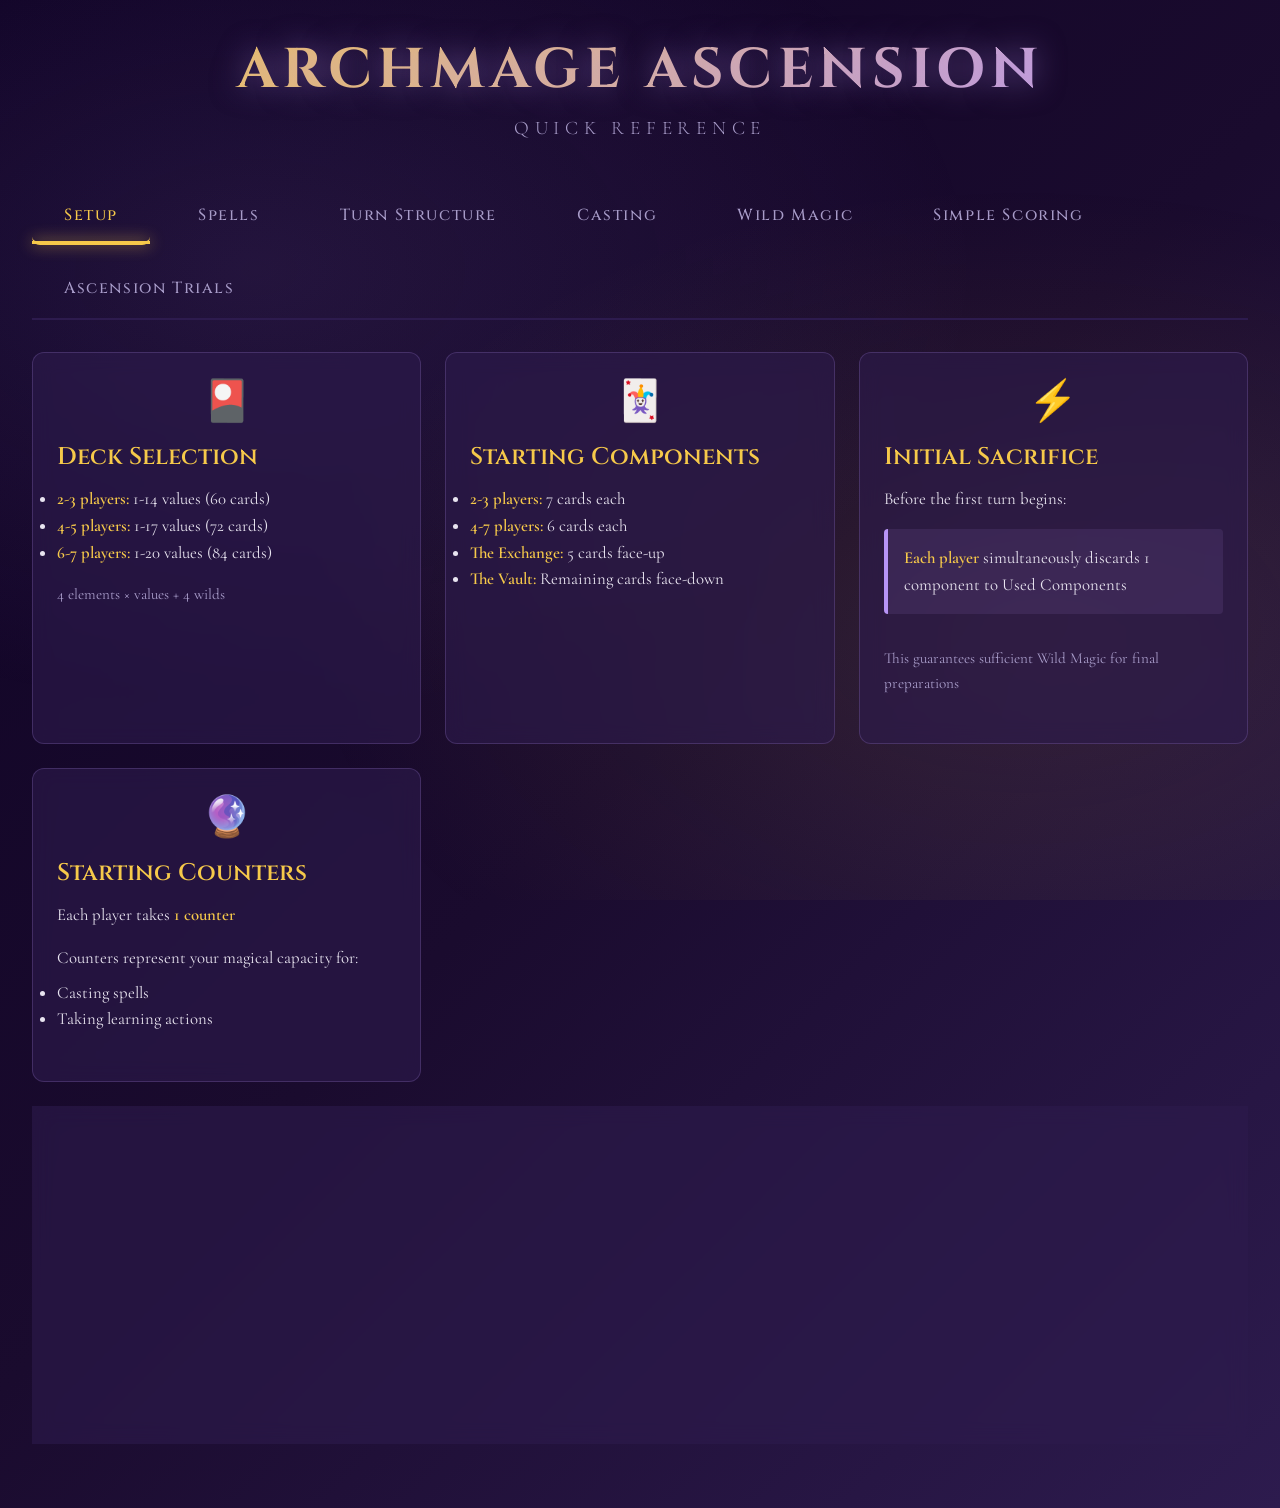
==== archmage-reference.html @ 482ed8bc "Use boxes only for examples, not core rules Layout Improvement: - Remove phase-box styling from ench" ====
<!DOCTYPE html>
<html lang="en">
<head>
    <meta charset="UTF-8">
    <meta name="viewport" content="width=device-width, initial-scale=1.0">
    <title>Archmage Ascension - Quick Reference</title>
    <link href="https://fonts.googleapis.com/css2?family=Cinzel:wght@400;600;700&family=Cormorant+Garamond:wght@300;400;500;600&display=swap" rel="stylesheet">
    <link rel="stylesheet" href="archmage-theme.css">
    <script src="config.js"></script>
</head>
<body>
    <div class="container">
        <header>
            <h1>ARCHMAGE ASCENSION</h1>
            <div class="subtitle">Quick Reference</div>
        </header>

        <div class="tabs">
            <button class="tab active" onclick="showTab('setup')">Setup</button>
            <button class="tab" onclick="showTab('spells')">Spells</button>
            <button class="tab" onclick="showTab('turn')">Turn Structure</button>
            <button class="tab" onclick="showTab('casting')">Casting</button>
            <button class="tab" onclick="showTab('wildmagic')">Wild Magic</button>
            <button class="tab" onclick="showTab('scoring')">Simple Scoring</button>
            <button class="tab" onclick="showTab('trials')">Ascension Trials</button>
        </div>

        <!-- SETUP TAB -->
        <div id="setup" class="tab-content active">
            <div class="grid">
                <div class="card">
                    <div class="card-icon">🎴</div>
                    <h3>Deck Selection</h3>
                    <ul>
                        <li><span class="highlight">2-3 players:</span> 1-14 values (60 cards)</li>
                        <li><span class="highlight">4-5 players:</span> 1-17 values (72 cards)</li>
                        <li><span class="highlight">6-7 players:</span> 1-20 values (84 cards)</li>
                    </ul>
                    <p style="margin-top: 1rem; font-size: 0.95rem; color: var(--text-dim);">4 elements × values + 4 wilds</p>
                </div>

                <div class="card">
                    <div class="card-icon">🃏</div>
                    <h3>Starting Components</h3>
                    <ul>
                        <li><span class="highlight">2-3 players:</span> 7 cards each</li>
                        <li><span class="highlight">4-7 players:</span> 6 cards each</li>
                        <li><span class="highlight">The Exchange:</span> 5 cards face-up</li>
                        <li><span class="highlight">The Vault:</span> Remaining cards face-down</li>
                    </ul>
                </div>

                <div class="card">
                    <div class="card-icon">⚡</div>
                    <h3>Initial Sacrifice</h3>
                    <p>Before the first turn begins:</p>
                    <div class="phase-box" style="margin-top: 1rem;">
                        <p><span class="highlight">Each player</span> simultaneously discards 1 component to Used Components</p>
                    </div>
                    <p style="margin-top: 1rem; font-size: 0.95rem; color: var(--text-dim);">This guarantees sufficient Wild Magic for final preparations</p>
                </div>

                <div class="card">
                    <div class="card-icon">🔮</div>
                    <h3>Starting Counters</h3>
                    <p>Each player takes <span class="highlight">1 counter</span></p>
                    <p style="margin-top: 1rem;">Counters represent your magical capacity for:</p>
                    <ul style="margin-top: 0.5rem;">
                        <li>Casting spells</li>
                        <li>Taking learning actions</li>
                    </ul>
                </div>

                <div class="card wide-card">
                    <div class="card-icon">🌟</div>
                    <h3>The Four Elements</h3>
                    <div class="element-symbols" id="element-symbols-container">
                        <!-- Dynamically populated from config.js -->
                    </div>
                    <div class="note">
                        Each card is a <strong>magical component</strong>: Element (suit) + Type (value 1-20)
                    </div>
                </div>
            </div>
        </div>

        <!-- SPELLS TAB -->
        <div id="spells" class="tab-content">
            <div class="grid">
                <div class="card">
                    <div class="card-icon">🔮</div>
                    <h3>Conjuration</h3>
                    <p><span class="accent-text">Same Element</span></p>
                    
                    <h4>Requirements</h4>
                    <p>3+ components of the same element</p>
                    
                    <h4>Benefit When Cast</h4>
                    <p><span class="highlight">Power Generation:</span> Draw extra components</p>
                    <ul>
                        <li>3-5 components: <span class="highlight">+1 component</span></li>
                        <li>6+ components: <span class="highlight">+2 components</span></li>
                    </ul>
                </div>

                <div class="card">
                    <div class="card-icon">🔄</div>
                    <h3>Transfiguration</h3>
                    <p><span class="accent-text">Sequential Values</span></p>

                    <h4>Requirements</h4>
                    <p>3+ components in sequence (any elements)</p>

                    <h4>Benefit When Cast</h4>
                    <p><span class="highlight">Transformation Rights:</span> Exchange with The Exchange</p>
                    <ul>
                        <li>3 components: Discard 2, take 1</li>
                        <li>4+ components: Discard 1, take 1</li>
                    </ul>
                </div>

                <div class="card">
                    <div class="card-icon">⚡</div>
                    <h3>Enchantment</h3>
                    <p><span class="accent-text">Matching Values</span></p>

                    <h4>Requirements</h4>
                    <p>3-4 components of the same value</p>

                    <h4>Enchantments & Spell Casting</h4>
                    <p>When you learn an Enchantment, you permanently enhance your capabilities:</p>

                    <p style="margin-top: 1rem;"><strong>3-component Enchantment:</strong></p>
                    <ul>
                        <li>Gain <span class="highlight">+1 counter</span></li>
                        <li>Cast <span class="highlight">1 additional spell</span> per turn</li>
                        <li>Perform <span class="highlight">1 additional learning action</span> per turn</li>
                    </ul>

                    <p style="margin-top: 1rem;"><strong>4-component Enchantment:</strong></p>
                    <ul>
                        <li><span class="highlight">Unlimited casting</span> - cast ALL your spells</li>
                        <li><span class="highlight">Unlimited learning</span> - perform as many learning actions as you want</li>
                        <li>(You no longer need to track counters)</li>
                    </ul>
                </div>

                <div class="card">
                    <div class="card-icon">✨</div>
                    <h3>Perfect Transmutation</h3>
                    <p><span class="accent-text">Sequential Same Element</span></p>
                    
                    <h4>Requirements</h4>
                    <p>3+ components in sequence of the same element</p>
                    <div class="note">
                        E.g., Fire 8-9-10 (cannot loop)
                    </div>
                    
                    <h4>Benefit When Cast</h4>
                    <p><span class="highlight">Ultimate Power:</span> Grants BOTH</p>
                    <ul>
                        <li>Power Generation (draw extras)</li>
                        <li>Transformation Rights (exchange)</li>
                    </ul>
                    <p style="margin-top: 0.5rem;">Uses only <span class="highlight">1 counter</span> when cast!</p>
                </div>

                <div class="card wide-card">
                    <h3>Key Spell Concepts</h3>
                    <div class="grid" style="margin-top: 1rem;">
                        <div class="phase-box">
                            <h4>Enchantments Don't Need Casting</h4>
                            <p>They're <strong>always active</strong> and automatically provide their benefits</p>
                        </div>
                        <div class="phase-box">
                            <h4>Other Spells Must Be Cast</h4>
                            <p>Place counters on them at turn start to activate their benefits</p>
                        </div>
                        <div class="phase-box">
                            <h4>Wild Cards</h4>
                            <p>Can substitute for any element/value combination</p>
                        </div>
                    </div>
                </div>
            </div>
        </div>

        <!-- TURN STRUCTURE TAB -->
        <div id="turn" class="tab-content">
            <div class="grid">
                <div class="card">
                    <div class="card-icon">🎯</div>
                    <h3>1. Cast Spells</h3>
                    <p>Choose which spells to cast this turn</p>

                    <h4>Place Counters on Spells</h4>
                    <ul>
                        <li>Base: 1 spell (1 counter)</li>
                        <li>Each 3-component Enchantment: +1 spell (+1 counter)</li>
                        <li>4-component Enchantment: Cast all spells (unlimited)</li>
                    </ul>

                    <div class="note" style="margin-top: 1rem;">
                        Enchantments don't need to be cast - they're always active!
                    </div>
                </div>

                <div class="card">
                    <div class="card-icon">📥</div>
                    <h3>2. Collection Phase</h3>

                    <h4>Base Acquisition (choose one)</h4>
                    <ul>
                        <li>Draw 1 from The Vault, OR</li>
                        <li>Take 1 from The Exchange (replace it)</li>
                    </ul>

                    <h4>Power Generation (automatic)</h4>
                    <p>Draw additional components from The Vault based on your <span class="highlight">cast Conjurations</span></p>
                    <div class="note" style="margin-top: 1rem;">
                        Example: Cast 6-card Conjuration = 1 base + 2 bonus = 3 total components
                    </div>
                </div>

                <div class="card">
                    <div class="card-icon">🔄</div>
                    <h3>3. Transform Phase</h3>

                    <p>Use <span class="highlight">cast Transfiguration spells</span> to exchange components</p>

                    <h4>For Each Cast Transfiguration</h4>
                    <ul>
                        <li>3-card: Discard 2 from hand → take 1 from Exchange</li>
                        <li>4+-card: Discard 1 from hand → take 1 from Exchange</li>
                    </ul>

                    <div class="note" style="margin-top: 1rem;">
                        Discarded components go to Used Components<br>
                        Immediately replace Exchange cards from The Vault
                    </div>
                </div>

                <div class="card">
                    <div class="card-icon">📚</div>
                    <h3>4. Learn Phase</h3>

                    <p><span class="highlight">Return counters to your pool</span> - they now represent learning actions</p>

                    <h4>Learning Actions Available</h4>
                    <ul>
                        <li>Base: 1 learning action</li>
                        <li>Each 3-component Enchantment: +1 action</li>
                        <li>4-component Enchantment: Unlimited actions</li>
                    </ul>

                    <h4>Actions (each costs 1 learning action)</h4>
                    <ul>
                        <li><span class="highlight">LEARN:</span> Add new spell to Spellbook</li>
                        <li><span class="highlight">EMPOWER:</span> Add components to existing spell</li>
                        <li><span class="highlight">RESHAPE:</span> Reorganize all your spells</li>
                    </ul>
                </div>
            </div>
        </div>

        <!-- CASTING TAB -->
        <div id="casting" class="tab-content">
            <div class="grid">
                <div class="card wide-card">
                    <div class="card-icon">⚡</div>
                    <h3>Understanding Counters</h3>
                    <div class="grid" style="margin-top: 1rem;">
                        <div class="phase-box">
                            <h4>At Turn Start</h4>
                            <p>Counters represent <strong>spells you can cast</strong></p>
                            <p style="margin-top: 0.5rem;">Place them on spells to activate their benefits</p>
                        </div>
                        <div class="phase-box">
                            <h4>During Learn Phase</h4>
                            <p>Same counters represent <strong>learning actions available</strong></p>
                            <p style="margin-top: 0.5rem;">Use them to Learn/Empower/Reshape</p>
                        </div>
                    </div>
                </div>

                <div class="card">
                    <div class="card-icon">🎲</div>
                    <h3>Enchantments & Counters</h3>

                    <p>When you learn an Enchantment, you permanently enhance your capabilities:</p>

                    <p style="margin-top: 1rem;"><strong>3-component Enchantment:</strong></p>
                    <ul>
                        <li>Gain <span class="highlight">+1 counter</span></li>
                        <li>Cast <span class="highlight">1 additional spell</span> per turn</li>
                        <li>Perform <span class="highlight">1 additional learning action</span> per turn</li>
                    </ul>

                    <p style="margin-top: 1rem;"><strong>4-component Enchantment:</strong></p>
                    <ul>
                        <li><span class="highlight">Unlimited casting</span> - cast ALL your spells</li>
                        <li><span class="highlight">Unlimited learning</span> - perform as many learning actions as you want</li>
                        <li>(You no longer need to track counters)</li>
                    </ul>

                    <div class="note" style="margin-top: 1rem;">
                        <strong>Example:</strong> With 3 three-component Enchantments, you have 4 total counters (1 base + 3 bonus)
                    </div>
                </div>

                <div class="card">
                    <div class="card-icon">🎯</div>
                    <h3>Strategic Casting</h3>
                    
                    <p>Example with 2 counters:</p>
                    <div class="phase-box" style="margin-top: 1rem;">
                        <p><strong>Option 1:</strong> Cast 2 Conjurations → Maximum gathering</p>
                        <p style="margin-top: 0.5rem;"><strong>Option 2:</strong> Cast 1 Conjuration + 1 Transfiguration → Gathering + transforming</p>
                    </div>
                    
                    <div class="note" style="margin-top: 1rem;">
                        <strong>Perfect Transmutation</strong> uses only 1 counter but grants both benefits!
                    </div>
                </div>

                <div class="card">
                    <div class="card-icon">💫</div>
                    <h3>Enchantments Special Rules</h3>
                    
                    <ul>
                        <li><span class="highlight">Always active</span> - no casting needed</li>
                        <li><span class="highlight">Don't use counters</span> for activation</li>
                        <li><span class="highlight">Automatically boost</span> your capacity</li>
                        <li><span class="highlight">Stack with each other</span></li>
                    </ul>
                    
                    <div class="note" style="margin-top: 1rem;">
                        3 three-component Enchantments = 4 total counters (1 base + 3 bonus)
                    </div>
                </div>
            </div>
        </div>

        <!-- WILD MAGIC TAB -->
        <div id="wildmagic" class="tab-content">
            <div class="grid">
                <div class="card wide-card">
                    <div class="card-icon">🌊</div>
                    <h3>Wild Magic Surge</h3>
                    
                    <h4>When It Happens</h4>
                    <p>The instant <span class="highlight">The Vault empties</span>, Wild Magic erupts!</p>
                    
                    <div class="note" style="margin-top: 1rem;">
                        <strong>Why the Initial Sacrifice matters:</strong> The component each player discarded at game start guarantees there will be sufficient Wild Magic for final preparations before the Ascension Trial.
                    </div>
                </div>

                <div class="card">
                    <div class="card-icon">🔀</div>
                    <h3>Creating Wild Magic Surge</h3>
                    
                    <h4>Setup</h4>
                    <ol>
                        <li>Shuffle <span class="highlight">The Exchange</span> together with <span class="highlight">Used Components</span></li>
                        <li>This forms the <span class="highlight">Wild Magic Surge</span> pile</li>
                        <li>Keep turn order as normal</li>
                    </ol>
                    
                    <div class="note" style="margin-top: 1rem;">
                        There is no Exchange during this phase
                    </div>
                </div>

                <div class="card">
                    <div class="card-icon">⚡</div>
                    <h3>Modified Turn Structure</h3>
                    
                    <h4>Before Turn: Choose Spells to Cast</h4>
                    <p>Place counters as normal, but benefits are limited (see below)</p>
                    
                    <h4>Collection Phase</h4>
                    <p>Draw <span class="highlight">exactly 1 component</span> from Wild Magic Surge</p>
                    <ul style="margin-top: 0.5rem;">
                        <li>Ignore base acquisition options</li>
                        <li>Ignore all Conjuration bonuses</li>
                    </ul>
                    
                    <h4>Transform Phase</h4>
                    <p><span class="highlight">No transformations</span> - The Exchange has collapsed</p>
                    
                    <h4>Learn Phase</h4>
                    <p><span class="highlight">Unchanged</span> - use learning actions normally</p>
                </div>

                <div class="card wide-card">
                    <div class="card-icon">⚠️</div>
                    <h3>Why Cast Spells Lose Effectiveness</h3>
                    <p>When Wild Magic erupts, the fundamental structure of magical reality destabilizes:</p>
                    <div class="grid" style="margin-top: 1rem;">
                        <div class="phase-box">
                            <h4>❌ Conjurations</h4>
                            <p><strong>No bonus draws</strong> - There are no stable elemental sources to draw from; all magic is chaotic and uncontrolled</p>
                        </div>
                        <div class="phase-box">
                            <h4>❌ Transfigurations</h4>
                            <p><strong>No transformations</strong> - The Exchange has collapsed; there's nowhere to perform careful transformations</p>
                        </div>
                        <div class="phase-box">
                            <h4>✅ Enchantments</h4>
                            <p><strong>Still work!</strong> - As permanent self-enhancements, Enchantments continue to boost your learning capacity and casting ability even amid chaos</p>
                        </div>
                    </div>
                    
                    <div class="note" style="margin-top: 1rem;">
                        You can still cast spells during this phase (place counters on them if you wish), but only Enchantments provide their normal benefits. Conjurations and Transfigurations remain inert until the trial.
                    </div>
                </div>

                <div class="card">
                    <div class="card-icon">🏁</div>
                    <h3>Game End</h3>
                    
                    <p>When the <span class="highlight">Wild Magic Surge pile is depleted</span>, proceed immediately to your chosen end-game method:</p>
                    
                    <div class="phase-box" style="margin-top: 1rem;">
                        <h4>Option 1: Simple Scoring</h4>
                        <p>Tally Recognition Points from all spells</p>
                    </div>
                    
                    <div class="phase-box">
                        <h4>Option 2: The Ascension Trial (Recommended)</h4>
                        <p>Face six magical challenges to prove your mastery</p>
                    </div>
                </div>
            </div>
        </div>

        <!-- SIMPLE SCORING TAB -->
        <div id="scoring" class="tab-content">
            <div class="grid">
                <div class="card wide-card">
                    <div class="card-icon">📊</div>
                    <h3>Simple Evaluation</h3>
                    <p><span class="accent-text">For Casual/Quick Play</span></p>
                    
                    <p style="margin-top: 1rem;">This is a faster, less competitive scoring method suitable for casual play or when you want to avoid the strategic depth of the Ascension Trial.</p>
                    
                    <h4 style="margin-top: 1.5rem;">How to Win</h4>
                    <ol>
                        <li>Tally <span class="highlight">Recognition Points</span> from all spells in your Spellbook</li>
                        <li>Player with <span class="highlight">most Recognition Points wins</span></li>
                    </ol>
                    
                    <h4>Tiebreakers (in order)</h4>
                    <ol>
                        <li>Most spells</li>
                        <li>Most components in largest single spell</li>
                    </ol>
                </div>

                <div class="card wide-card">
                    <h3>Recognition Points by Spell Size</h3>
                    <div class="table-wrap">
                        <table id="recognition-points-table">
                            <!-- Dynamically populated from config.js -->
                        </table>
                    </div>
                </div>

                <div class="card">
                    <div class="card-icon">📝</div>
                    <h3>Scoring Example</h3>
                    
                    <h4>Your Spellbook</h4>
                    <ul>
                        <li>5-component Conjuration = <span class="highlight">9 points</span></li>
                        <li>4-component Transfiguration = <span class="highlight">8 points</span></li>
                        <li>3-component Enchantment = <span class="highlight">6 points</span></li>
                        <li>6-component Perfect Transmutation = <span class="highlight">23 points</span></li>
                    </ul>
                    
                    <div class="phase-box" style="margin-top: 1rem;">
                        <h4>Total: 46 Recognition Points</h4>
                    </div>
                </div>

                <div class="card">
                    <div class="card-icon">💡</div>
                    <h3>Quick Tips</h3>
                    
                    <ul>
                        <li><span class="highlight">Perfect Transmutations</span> score the highest per component</li>
                        <li><span class="highlight">4-component Enchantments</span> have a huge scoring spike (14 points)</li>
                        <li>Longer spells score <span class="highlight">exponentially better</span> than multiple short ones</li>
                        <li>A single 7-component spell often scores more than two 4-component spells</li>
                    </ul>
                </div>
            </div>
        </div>

        <!-- ASCENSION TRIALS TAB -->
        <div id="trials" class="tab-content">
            <div class="grid">
                <div class="card wide-card">
                    <div class="card-icon">🏆</div>
                    <h3>The Ascension Trial</h3>
                    <p><span class="accent-text">Recommended End Game Method</span></p>
                    
                    <p style="margin-top: 1rem; font-size: 1.1rem;">A strategic, interactive finale that rewards how you built your magical power. The wizard who demonstrates the greatest mastery across six magical challenges becomes THE Archmage.</p>
                    
                    <div style="text-align: center; margin: 2rem 0;">
                        <a href="trials.html" style="
                            display: inline-block;
                            padding: 1.5rem 3rem;
                            background: linear-gradient(135deg, var(--gold) 0%, var(--accent) 100%);
                            color: var(--primary);
                            text-decoration: none;
                            font-family: 'Cinzel', serif;
                            font-size: 1.3rem;
                            font-weight: 700;
                            letter-spacing: 0.1em;
                            border-radius: 8px;
                            box-shadow: 0 8px 32px rgba(246, 201, 74, 0.4);
                            transition: all 0.3s ease;
                        " onmouseover="this.style.transform='translateY(-4px)'; this.style.boxShadow='0 12px 40px rgba(246, 201, 74, 0.6)'" onmouseout="this.style.transform='translateY(0)'; this.style.boxShadow='0 8px 32px rgba(246, 201, 74, 0.4)'">
                            LAUNCH ASCENSION TRIAL ⚡
                        </a>
                    </div>
                    
                    <div class="note">
                        <strong>The trials.html app handles all calculations automatically</strong> - power domains, allocations, tie-breakers, and winner determination. Just enter your spells and make your strategic choices!
                    </div>
                </div>

                <div class="card">
                    <div class="card-icon">⚗️</div>
                    <h3>Overview</h3>
                    
                    <h4>The Process</h4>
                    <ol>
                        <li>Calculate <span class="highlight">Power</span> from each domain based on your spells</li>
                        <li>Secretly allocate Power to <span class="highlight">6 Trials</span></li>
                        <li>Reveal simultaneously</li>
                        <li>Highest legal power wins each Trial's Recognition Points</li>
                    </ol>
                </div>

                <div class="card">
                    <div class="card-icon">🔥</div>
                    <h3>Power Calculation</h3>

                    <div class="formula" id="power-formula">
                        <!-- Dynamically populated from config.js -->
                    </div>

                    <h4 style="margin-top: 1rem;">Examples</h4>
                    <div class="table-wrap">
                        <table style="margin-top: 0.5rem;" id="power-examples-table">
                            <!-- Dynamically populated from config.js -->
                        </table>
                    </div>
                </div>

                <div class="card wide-card">
                    <div class="card-icon">💫</div>
                    <h3>Power Domains</h3>
                    <div class="grid" style="margin-top: 1rem;">
                        <div class="phase-box">
                            <h4>Elemental Power</h4>
                            <p>Combined length of <span class="highlight">Conjurations</span> in each element</p>
                            <p style="margin-top: 0.5rem; font-size: 0.95rem; color: var(--text-dim);">Four separate domains (Earth, Fire, Water, Air)</p>
                        </div>
                        <div class="phase-box">
                            <h4>Transformation Power</h4>
                            <p>Total length of all <span class="highlight">Transfiguration</span> spells</p>
                            <p style="margin-top: 0.5rem; font-size: 0.95rem; color: var(--text-dim);">Perfect Transmutations count as Transfigurations</p>
                        </div>
                        <div class="phase-box">
                            <h4>Enchantment Power</h4>
                            <p>Total size of all <span class="highlight">Enchantments</span></p>
                            <p style="margin-top: 0.5rem; font-size: 0.95rem; color: var(--text-dim);">Sum of all Enchantment component counts</p>
                        </div>
                    </div>
                </div>

                <div class="card">
                    <div class="card-icon">✨</div>
                    <h3>Wild Magic Power</h3>
                    
                    <p>Bonus allocation flexibility:</p>
                    
                    <h4>Sources</h4>
                    <ul>
                        <li>Each Perfect Transmutation: <span class="highlight">+1 wild magic</span></li>
                        <li>Each 4-component Enchantment: <span class="highlight">+1 wild magic</span></li>
                    </ul>
                    
                    <h4>Rules</h4>
                    <ul>
                        <li>Only add to trials you're already attempting (with ≥1 normal power)</li>
                        <li>Doesn't count as a domain source</li>
                        <li>Affects total only (not tie-breakers)</li>
                    </ul>
                </div>

                <div class="card wide-card">
                    <div class="card-icon">🎯</div>
                    <h3>The Six Trials</h3>
                    <div class="table-wrap">
                        <table id="trials-table">
                            <!-- Dynamically populated from config.js -->
                        </table>
                    </div>
                </div>

                <div class="card wide-card">
                    <h3>Recognition Points by Player Count</h3>

                    <div class="table-wrap">
                        <table style="margin-bottom: 1.5rem;" id="recognition-by-players-table">
                            <!-- Dynamically populated from config.js -->
                        </table>
                    </div>

                    <div class="note">
                        <strong>5-7 Players:</strong> Add a 7th trial (<strong>Complete Mastery</strong> - requires all 3 domain types). Both 1st and 2nd place score in 6-7 player games. See the trials.html app for complete scoring tables.
                    </div>
                </div>

                <div class="card">
                    <div class="card-icon">⚖️</div>
                    <h3>Tie-Breakers</h3>
                    
                    <p>When trials tie, resolve in order:</p>
                    
                    <ol style="margin-top: 1rem;">
                        <li><span class="highlight">Utilization:</span> Power used ÷ Total capacity of domains used</li>
                        <li><span class="highlight">Focus:</span> Power on this trial ÷ Total power across all domains</li>
                        <li><span class="highlight">Breadth:</span> More distinct sources (Harmony/Universal only)</li>
                        <li><span class="highlight">Shared Recognition:</span> Both players get full points</li>
                    </ol>
                </div>
            </div>
        </div>
    </div>

    <script>
        function showTab(tabName) {
            // Hide all tab contents
            const contents = document.querySelectorAll('.tab-content');
            contents.forEach(content => content.classList.remove('active'));

            // Remove active class from all tabs
            const tabs = document.querySelectorAll('.tab');
            tabs.forEach(tab => tab.classList.remove('active'));

            // Show selected tab content
            document.getElementById(tabName).classList.add('active');

            // Add active class to clicked tab
            event.target.classList.add('active');
        }

        // Populate content from config.js when page loads
        document.addEventListener('DOMContentLoaded', function() {
            const config = typeof GameConfig !== 'undefined' ? GameConfig : null;

            if (!config) {
                console.warn('GameConfig not loaded, using fallback content');
                return;
            }

            // Populate element symbols
            populateElementSymbols(config);

            // Populate power formula and examples
            populatePowerCalculation(config);

            // Populate recognition points table (needs to be added to config)
            populateRecognitionPointsTable();

            // Populate trials table
            populateTrialsTable(config);

            // Populate recognition points by player count
            populateRecognitionByPlayersTable(config);
        });

        function populateElementSymbols(config) {
            const container = document.getElementById('element-symbols-container');
            if (!container || !config.elements) return;

            container.innerHTML = config.elements.map(el => `
                <div class="element">
                    <span class="element-icon">${el.symbol}</span>
                    <span><span class="highlight">Spades:</span> ${el.name}</span>
                </div>
            `).join('');
        }

        function populatePowerCalculation(config) {
            const formulaDiv = document.getElementById('power-formula');
            const examplesTable = document.getElementById('power-examples-table');

            if (!formulaDiv || !examplesTable) return;

            // Use config formula description or fallback
            const formulaDesc = config.powerFormulaDescription || '3-4 components ×1, 5-6 components ×1.5, 7+ components ×2';
            formulaDiv.textContent = formulaDesc;

            // Generate examples
            const calcPower = config.calculatePower || ((size) => {
                if (size <= 4) return size * 1;
                if (size <= 6) return Math.round(size * 1.5);
                return size * 2;
            });

            const examples = [3, 5, 7];
            examplesTable.innerHTML = examples.map(size => {
                const power = calcPower(size);
                const breakdown = config.getPowerBreakdown ?
                    config.getPowerBreakdown(size, calcPower) :
                    `${size} components = ${power} power`;
                return `<tr><td>${size} components</td><td>= ${breakdown}</td></tr>`;
            }).join('');
        }

        function populateRecognitionPointsTable() {
            const table = document.getElementById('recognition-points-table');
            if (!table) return;

            const config = typeof GameConfig !== 'undefined' ? GameConfig : null;
            const rpBySize = config?.recognitionPointsBySpellSize;

            // Fallback data if config not available
            const rpData = rpBySize ? null : {
                3: { conj: 4, trans: 5, ench: 6, perfect: 7 },
                4: { conj: 6, trans: 8, ench: 14, perfect: 11 },
                5: { conj: 9, trans: 12, ench: '—', perfect: 16 },
                6: { conj: 13, trans: 17, ench: '—', perfect: 23 },
                7: { conj: 18, trans: 23, ench: '—', perfect: 32 },
                8: { conj: 24, trans: 30, ench: '—', perfect: 42 },
                9: { conj: 31, trans: 38, ench: '—', perfect: 54 },
                10: { conj: 39, trans: 47, ench: '—', perfect: 68 },
                11: { conj: 48, trans: 57, ench: '—', perfect: 84 },
                12: { conj: 58, trans: 68, ench: '—', perfect: 102 }
            };

            const thead = `
                <thead>
                    <tr>
                        <th>Size</th>
                        <th>Conjuration</th>
                        <th>Transfiguration</th>
                        <th>Enchantment</th>
                        <th>Perfect Transmutation</th>
                    </tr>
                </thead>
            `;

            let tbody;
            if (rpBySize) {
                // Use config data
                const sizes = [3, 4, 5, 6, 7, 8, 9, 10, 11, 12];
                tbody = '<tbody>' + sizes.map(size => `
                    <tr>
                        <td>${size}</td>
                        <td>${rpBySize.conjuration[size] || '—'}</td>
                        <td>${rpBySize.transfiguration[size] || '—'}</td>
                        <td>${rpBySize.enchantment[size] || '—'}</td>
                        <td>${rpBySize['perfect-transmutation'][size] || '—'}</td>
                    </tr>
                `).join('') + '</tbody>';
            } else {
                // Use fallback data
                tbody = '<tbody>' + Object.entries(rpData).map(([size, values]) => `
                    <tr>
                        <td>${size}</td>
                        <td>${values.conj}</td>
                        <td>${values.trans}</td>
                        <td>${values.ench}</td>
                        <td>${values.perfect}</td>
                    </tr>
                `).join('') + '</tbody>';
            }

            table.innerHTML = thead + tbody;
        }

        function populateTrialsTable(config) {
            const table = document.getElementById('trials-table');
            if (!table || !config.trials) return;

            // Trial descriptions mapping
            const trialInfo = {
                'elemental-purity': { req: 'Exactly one elemental domain', proves: 'Unmatched mastery of a single element' },
                'elemental-harmony': { req: '2+ different elemental domains', proves: 'Ability to harmonize multiple elements' },
                'transformation': { req: 'Transformation domain only', proves: 'Superior transformation mastery' },
                'enchantment': { req: 'Enchantment domain only', proves: 'Mastery of enduring enchantments' },
                'focused-power': { req: 'Exactly one domain (any type)', proves: 'True mastery through specialization' },
                'universal-power': { req: '2+ different domains (any mix)', proves: 'Versatility needed to lead all wizards' }
            };

            const thead = `
                <thead>
                    <tr>
                        <th>Trial</th>
                        <th>Requirements</th>
                        <th>What Winning Proves</th>
                    </tr>
                </thead>
            `;

            const tbody = '<tbody>' + config.trials.map(trial => {
                const info = trialInfo[trial.id] || { req: trial.description, proves: '—' };
                return `
                    <tr>
                        <td><strong>${trial.name}</strong></td>
                        <td>${info.req}</td>
                        <td>${info.proves}</td>
                    </tr>
                `;
            }).join('') + '</tbody>';

            table.innerHTML = thead + tbody;
        }

        function populateRecognitionByPlayersTable(config) {
            const table = document.getElementById('recognition-by-players-table');
            if (!table || !config.recognitionPoints) return;

            const playerCounts = Object.keys(config.recognitionPoints).sort();
            const trialOrder = [
                'elemental-purity',
                'elemental-harmony',
                'transformation',
                'enchantment',
                'focused-power',
                'universal-power'
            ];

            const trialNames = {
                'elemental-purity': 'Elemental Purity',
                'elemental-harmony': 'Elemental Harmony',
                'transformation': 'Transformation',
                'enchantment': 'Enchantment',
                'focused-power': 'Focused Power',
                'universal-power': 'Universal Power'
            };

            const thead = `
                <thead>
                    <tr>
                        <th>Trial</th>
                        ${playerCounts.map(count => `<th>${count} Players</th>`).join('')}
                    </tr>
                </thead>
            `;

            let totalsByCount = {};
            playerCounts.forEach(count => totalsByCount[count] = 0);

            const tbody = '<tbody>' + trialOrder.map(trialId => {
                const points = playerCounts.map(count => {
                    const value = config.recognitionPoints[count][trialId] || 0;
                    totalsByCount[count] += value;
                    return `<td>${value}</td>`;
                }).join('');

                return `<tr><td>${trialNames[trialId]}</td>${points}</tr>`;
            }).join('') +
            `<tr style="background: rgba(246, 201, 74, 0.1);">
                <td><strong>Total Pool</strong></td>
                ${playerCounts.map(count => `<td><strong>${totalsByCount[count]}</strong></td>`).join('')}
            </tr>` +
            '</tbody>';

            table.innerHTML = thead + tbody;
        }
    </script>
</body>
</html>
---- archmage-theme.css ----
/* Archmage Ascension - Magical Academy Theme */
/* Shared stylesheet for consistent styling across all pages */

* {
    margin: 0;
    padding: 0;
    box-sizing: border-box;
}

:root {
    --primary: #1a0b2e;
    --secondary: #2d1b4e;
    --accent: #b794f6;
    --gold: #f6c94a;
    --text: #e8e4f0;
    --text-dim: #a89cc9;
    --card-bg: rgba(45, 27, 78, 0.6);
    --glow: rgba(183, 148, 246, 0.3);
    --red: #ef4444;
    --red-hover: #dc2626;
    --green: #10b981;
    --green-hover: #059669;
    --yellow: #fbbf24;
    --warning-bg: rgba(251, 191, 36, 0.1);
    --warning-border: rgba(251, 191, 36, 0.5);
}

body {
    font-family: 'Cormorant Garamond', serif;
    background: linear-gradient(135deg, #0f0325 0%, #1a0b2e 50%, #2d1b4e 100%);
    color: var(--text);
    min-height: 100vh;
    position: relative;
    overflow-x: hidden;
    -webkit-font-smoothing: antialiased;
    -moz-osx-font-smoothing: grayscale;
}

body::before {
    content: '';
    position: fixed;
    top: 0;
    left: 0;
    right: 0;
    bottom: 0;
    background: 
        radial-gradient(ellipse at 20% 30%, rgba(183, 148, 246, 0.1) 0%, transparent 50%),
        radial-gradient(ellipse at 80% 70%, rgba(246, 201, 74, 0.1) 0%, transparent 50%);
    pointer-events: none;
    z-index: 0;
}

.container, #root {
    max-width: 1400px;
    margin: 0 auto;
    padding: 2rem;
    position: relative;
    z-index: 1;
}

/* Typography */
h1, h2, h3, h4, h5, h6 {
    font-family: 'Cinzel', serif;
    color: var(--gold);
    font-weight: 600;
}

h1 {
    font-size: 3.5rem;
    font-weight: 700;
    background: linear-gradient(135deg, var(--gold) 0%, var(--accent) 100%);
    -webkit-background-clip: text;
    background-clip: text;
    -webkit-text-fill-color: transparent;
    margin-bottom: 0.5rem;
    letter-spacing: 0.1em;
    text-shadow: 0 0 30px rgba(183, 148, 246, 0.5);
}

h2 { font-size: 1.8rem; margin-bottom: 1rem; }
h3 { font-size: 1.5rem; margin-bottom: 1rem; }
h4 { font-size: 1.3rem; margin-bottom: 0.8rem; color: var(--accent); }
h5 { font-size: 1.1rem; margin-bottom: 0.8rem; }

p, li, span, label {
    font-size: 1.05rem;
    line-height: 1.6;
    color: var(--text);
    font-weight: 400;
}

.subtitle {
    font-size: 1.2rem;
    color: var(--text-dim);
    font-weight: 300;
    letter-spacing: 0.3em;
    text-transform: uppercase;
}

/* Cards */
.card, .spell-card, .wizard-card, .trial-card {
    background: var(--card-bg);
    backdrop-filter: blur(10px);
    border: 1px solid rgba(183, 148, 246, 0.2);
    border-radius: 12px;
    padding: 1.5rem;
    transition: all 0.3s ease;
    position: relative;
    overflow: hidden;
    margin-bottom: 1.5rem;
    display: flex;
    flex-direction: column;
}

.card::before, .spell-card::before, .wizard-card::before, .trial-card::before {
    content: '';
    position: absolute;
    top: 0;
    left: 0;
    right: 0;
    height: 3px;
    background: linear-gradient(90deg, transparent, var(--accent), transparent);
    opacity: 0;
    transition: opacity 0.3s ease;
}

.card:hover, .spell-card:hover, .wizard-card:hover, .trial-card:hover {
    border-color: var(--accent);
    box-shadow: 0 8px 32px rgba(183, 148, 246, 0.2);
    transform: translateY(-4px);
}

.card:hover::before, .spell-card:hover::before, 
.wizard-card:hover::before, .trial-card:hover::before {
    opacity: 1;
}

.card h3, .card h4, .card h5 {
    font-family: 'Cinzel', serif;
    color: var(--gold);
    margin-bottom: 0.8rem;
}

.card-icon {
    font-size: 2.5rem;
    margin-bottom: 1rem;
    text-align: center;
}

/* Buttons */
button {
    font-family: 'Cormorant Garamond', serif;
    padding: 0.75rem 1.5rem;
    border: none;
    border-radius: 8px;
    cursor: pointer;
    transition: all 0.3s ease;
    font-size: 1.05rem;
    font-weight: 500;
}

.btn-primary, button[class*="bg-purple"], button[class*="bg-indigo"] {
    background: linear-gradient(135deg, var(--accent) 0%, var(--secondary) 100%);
    color: var(--text);
}

.btn-primary:hover, button[class*="bg-purple"]:hover, button[class*="bg-indigo"]:hover {
    transform: translateY(-2px);
    box-shadow: 0 4px 16px rgba(183, 148, 246, 0.4);
}

.btn-secondary {
    background: rgba(183, 148, 246, 0.2);
    color: var(--text);
    border: 1px solid var(--accent);
}

.btn-secondary:hover {
    background: rgba(183, 148, 246, 0.3);
}

.btn-success, button[class*="bg-green"] {
    background: var(--green);
    color: white;
}

.btn-success:hover, button[class*="bg-green"]:hover {
    background: var(--green-hover);
    box-shadow: 0 4px 16px rgba(16, 185, 129, 0.4);
}

.btn-danger, button[class*="bg-red"] {
    background: var(--red);
    color: white;
}

.btn-danger:hover, button[class*="bg-red"]:hover {
    background: var(--red-hover);
}

.btn-gold {
    background: linear-gradient(135deg, var(--gold) 0%, #e0a818 100%);
    color: var(--primary);
    font-weight: 600;
}

.btn-gold:hover {
    transform: translateY(-2px);
    box-shadow: 0 4px 16px rgba(246, 201, 74, 0.6);
}

/* Forms */
input[type="number"],
input[type="text"],
select,
textarea {
    font-family: 'Cormorant Garamond', serif;
    background: rgba(26, 11, 46, 0.5);
    border: 1px solid rgba(183, 148, 246, 0.3);
    color: var(--text);
    padding: 0.5rem;
    border-radius: 6px;
    font-size: 1rem;
}

input:focus, select:focus, textarea:focus {
    outline: none;
    border-color: var(--accent);
    box-shadow: 0 0 0 2px rgba(183, 148, 246, 0.2);
}

/* Tables */
table {
    width: 100%;
    border-collapse: collapse;
    margin: 1rem 0;
    background: rgba(45, 27, 78, 0.3);
    border-radius: 8px;
    overflow: hidden;
}

th, td {
    padding: 0.8rem;
    text-align: left;
    border-bottom: 1px solid rgba(183, 148, 246, 0.1);
}

th {
    background: rgba(183, 148, 246, 0.2);
    font-family: 'Cinzel', serif;
    color: var(--gold);
    font-weight: 600;
    text-transform: uppercase;
    letter-spacing: 0.1em;
    font-size: 0.9rem;
}

td {
    font-size: 1.05rem;
}

tr:hover {
    background: rgba(183, 148, 246, 0.1);
}

/* Table scroll wrapper for mobile */
.table-wrap {
    width: 100%;
    overflow-x: auto;
    -webkit-overflow-scrolling: touch;
    margin: 1rem 0;
}

.table-wrap table {
    min-width: 560px;
    margin: 0;
}

/* Info boxes and warnings */
.phase-box, .info-box {
    background: rgba(183, 148, 246, 0.1);
    border-left: 4px solid var(--accent);
    padding: 1rem;
    margin: 1rem 0;
    border-radius: 4px;
}

.phase-box h4, .info-box h4 {
    font-family: 'Cinzel', serif;
    color: var(--accent);
    margin-bottom: 0.5rem;
}

.warning-box, .warning-card {
    background: var(--warning-bg);
    border: 1px solid var(--warning-border);
    border-radius: 8px;
    padding: 1rem;
    margin: 1rem 0;
    color: var(--yellow);
}

.note {
    background: rgba(246, 201, 74, 0.1);
    border-left: 4px solid var(--gold);
    padding: 1rem;
    margin: 1rem 0;
    border-radius: 4px;
    font-style: italic;
}

/* Special boxes */
.power-summary {
    background: linear-gradient(135deg, rgba(45, 27, 78, 0.8) 0%, rgba(26, 11, 46, 0.8) 100%);
    border: 2px solid var(--accent);
    border-radius: 12px;
    padding: 1.5rem;
    margin-top: 1.5rem;
}

.domain-grid {
    display: grid;
    grid-template-columns: repeat(auto-fit, minmax(150px, 1fr));
    gap: 0.75rem;
    margin-top: 1rem;
}

.domain-item {
    background: rgba(26, 11, 46, 0.5);
    padding: 0.75rem;
    border-radius: 6px;
    border: 1px solid rgba(183, 148, 246, 0.2);
}

.formula {
    background: rgba(45, 27, 78, 0.5);
    padding: 0.5rem 1rem;
    border-radius: 4px;
    font-family: monospace;
    color: var(--accent);
    margin: 0.5rem 0;
    border: 1px solid rgba(183, 148, 246, 0.3);
}

/* Element symbols */
.element-symbols {
    display: flex;
    gap: 1.5rem;
    margin: 1rem 0;
    flex-wrap: wrap;
}

.element {
    display: flex;
    align-items: center;
    gap: 0.5rem;
    font-size: 1.1rem;
}

.element-icon {
    font-size: 1.5rem;
}

/* Utility classes */
.text-center { text-align: center; }
.text-sm { font-size: 0.9rem; }
.text-xs { font-size: 0.8rem; }
.text-lg { font-size: 1.2rem; }

.italic { font-style: italic; }
.font-bold { font-weight: 700; }
.font-semibold { font-weight: 600; }

.text-dim { color: var(--text-dim); }
.text-gold { color: var(--gold); }
.text-accent { color: var(--accent); }

.highlight { color: var(--gold); font-weight: 600; }
.accent-text { color: var(--accent); }

/* Spacing utilities */
.mb-1 { margin-bottom: 0.5rem; }
.mb-2 { margin-bottom: 1rem; }
.mb-3 { margin-bottom: 1.5rem; }
.mb-4 { margin-bottom: 2rem; }
.mt-2 { margin-top: 1rem; }
.mt-4 { margin-top: 2rem; }
.p-2 { padding: 1rem; }
.p-3 { padding: 1.5rem; }

.gap-1 { gap: 0.5rem; }
.gap-2 { gap: 1rem; }
.gap-3 { gap: 1.5rem; }

/* Layout utilities */
.flex { display: flex; }
.flex-between { display: flex; justify-content: space-between; align-items: center; }
.flex-center { display: flex; justify-content: center; align-items: center; }
.flex-wrap { flex-wrap: wrap; }

.stack { display: flex; flex-direction: column; gap: 1rem; }

.row { display: flex; gap: 1rem; align-items: center; }
.row.wrap { flex-wrap: wrap; }
.row.between { justify-content: space-between; }

.field { display: flex; flex-direction: column; gap: 0.35rem; }
.field label { font-family: 'Cinzel', serif; font-size: 0.9rem; color: var(--text-dim); letter-spacing: 0.06em; }

.input-row { display: flex; gap: 0.75rem; }

.divider { height: 1px; background: rgba(183, 148, 246, 0.18); margin: 1rem 0; }

.muted { color: var(--text-dim); }
.small { font-size: 0.95rem; }

.pill {
    display: inline-flex;
    align-items: center;
    gap: 0.5rem;
    padding: 0.35rem 0.65rem;
    border-radius: 999px;
    border: 1px solid rgba(183, 148, 246, 0.25);
    background: rgba(26, 11, 46, 0.35);
    color: var(--text-dim);
    font-size: 0.95rem;
    white-space: nowrap;
}

.spell-actions { display: flex; flex-wrap: wrap; gap: 0.5rem; }

.spell-grid { display: grid; grid-template-columns: 1fr 1fr; gap: 0.75rem; }

.grid {
    display: grid;
    grid-template-columns: repeat(auto-fit, minmax(320px, 1fr));
    gap: 1.5rem;
    margin-bottom: 2rem;
    align-items: stretch;
}

.grid > .card {
    height: 100%;
}

.grid-2 {
    display: grid;
    grid-template-columns: repeat(2, 1fr);
    gap: 1rem;
}

.grid-3 {
    display: grid;
    grid-template-columns: repeat(3, 1fr);
    gap: 1rem;
}

.wide-card {
    grid-column: 1 / -1;
}

.space-y { margin-top: 1rem; }
.space-y > *:not(:last-child) { margin-bottom: 1rem; }

/* Animations */
@keyframes fadeIn {
    from { opacity: 0; }
    to { opacity: 1; }
}

@keyframes fadeInDown {
    from {
        opacity: 0;
        transform: translateY(-20px);
    }
    to {
        opacity: 1;
        transform: translateY(0);
    }
}

.fade-in {
    animation: fadeIn 0.5s ease;
}

header {
    text-align: center;
    margin-bottom: 3rem;
    animation: fadeInDown 1s ease;
}

/* Tailwind overrides for compatibility */
[class*="bg-gray"] { background: rgba(45, 27, 78, 0.3) !important; }
[class*="bg-white"] { background: var(--card-bg) !important; color: var(--text) !important; }
[class*="text-gray"] { color: var(--text-dim) !important; }
[class*="border-gray"] { border-color: rgba(183, 148, 246, 0.2) !important; }

[class*="bg-yellow-50"] { background: rgba(246, 201, 74, 0.1) !important; }
[class*="border-yellow"] { border-color: rgba(246, 201, 74, 0.5) !important; }
[class*="text-yellow"] { color: var(--gold) !important; }

/* Tabs */
.tabs {
    display: flex;
    gap: 1rem;
    margin-bottom: 2rem;
    border-bottom: 2px solid var(--secondary);
    flex-wrap: wrap;
    animation: fadeIn 1s ease 0.3s both;
}

.tab {
    font-family: 'Cinzel', serif;
    padding: 1rem 2rem;
    background: transparent;
    border: none;
    color: var(--text-dim);
    cursor: pointer;
    font-size: 1rem;
    letter-spacing: 0.1em;
    transition: all 0.3s ease;
    border-bottom: 3px solid transparent;
    position: relative;
}

.tab:hover {
    color: var(--accent);
}

.tab.active {
    color: var(--gold);
    border-bottom-color: var(--gold);
}

.tab.active::before {
    content: '';
    position: absolute;
    bottom: -2px;
    left: 50%;
    transform: translateX(-50%);
    width: 100%;
    height: 3px;
    background: var(--gold);
    box-shadow: 0 0 15px var(--gold);
}

.tab-content {
    display: none;
    animation: fadeIn 0.5s ease;
}

.tab-content.active {
    display: block;
}

/* Scrollbar */
::-webkit-scrollbar {
    width: 10px;
}

::-webkit-scrollbar-track {
    background: var(--primary);
}

::-webkit-scrollbar-thumb {
    background: var(--accent);
    border-radius: 5px;
}

::-webkit-scrollbar-thumb:hover {
    background: var(--gold);
}

/* Mobile responsiveness */
@media (max-width: 768px) {
    h1 { font-size: 2.5rem; }

    .tabs {
        gap: 0.5rem;
    }

    .tab {
        padding: 0.8rem 1rem;
        font-size: 0.9rem;
        min-height: 44px; /* Better touch target */
    }

    .grid, .grid-2, .grid-3 {
        grid-template-columns: 1fr;
    }

    .container, #root {
        padding: 1rem;
    }

    /* Better touch targets on mobile */
    button {
        min-height: 44px;
        padding: 0.9rem 1.5rem;
    }

    .card-icon {
        font-size: 2rem;
    }

    /* Reduce hover transforms on mobile to avoid layout issues */
    .card:hover, .spell-card:hover, .wizard-card:hover, .trial-card:hover {
        transform: translateY(-2px);
    }

    /* Stack input rows and spell grids on mobile */
    .input-row {
        flex-direction: column;
    }

    .spell-grid {
        grid-template-columns: 1fr;
    }
}

/* Medium mobile devices */
@media (max-width: 520px) {
    .input-row {
        flex-direction: column;
    }

    .spell-grid {
        grid-template-columns: 1fr;
    }
}

/* Extra small devices */
@media (max-width: 480px) {
    h1 { font-size: 2rem; }
    h2 { font-size: 1.5rem; }
    h3 { font-size: 1.3rem; }

    .tabs {
        gap: 0.25rem;
    }

    .tab {
        padding: 0.6rem 0.75rem;
        font-size: 0.85rem;
    }

    .grid {
        gap: 1rem;
    }

    .card, .spell-card, .wizard-card, .trial-card {
        padding: 1rem;
    }

    .container, #root {
        padding: 0.75rem;
    }
}
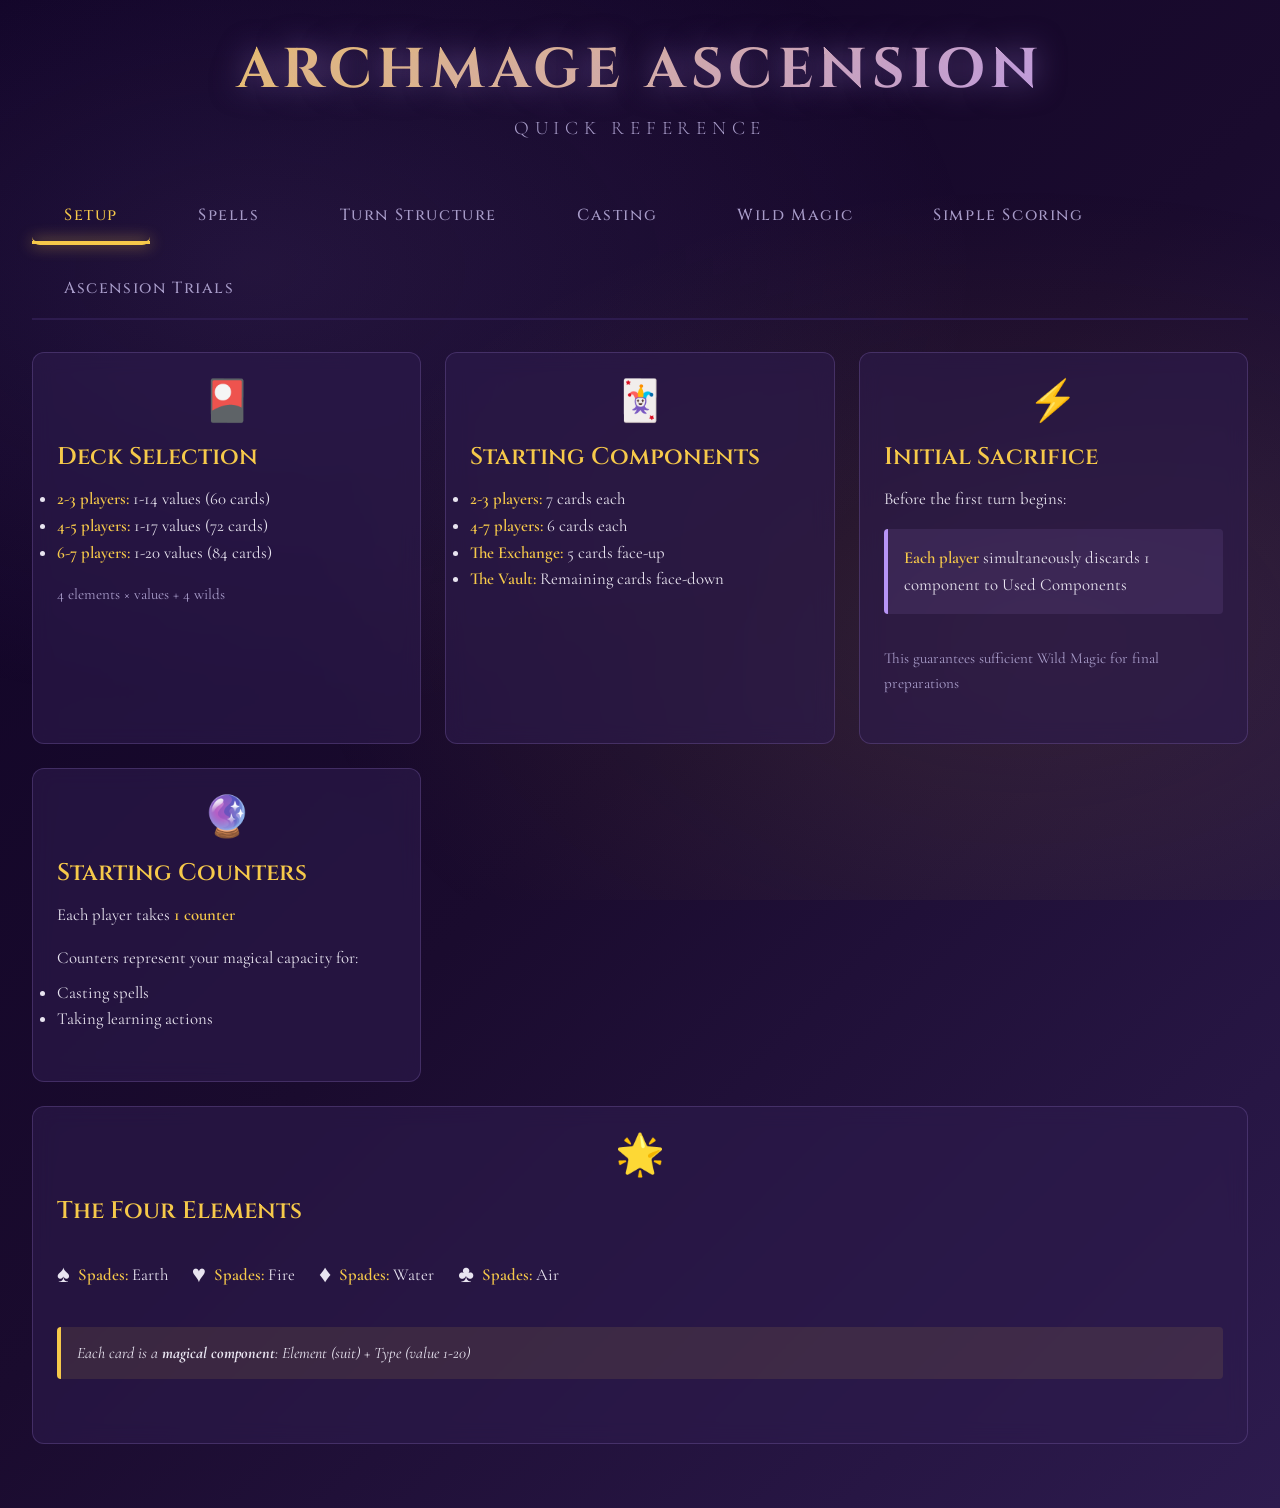
==== commit 40ae1875: "Condense Learn Phase for better readability and balance The Learn Phase was ~3x longer than other tu" ====
--- a/archmage-reference.html
+++ b/archmage-reference.html
@@ -244,21 +244,26 @@
                     <div class="card-icon">📚</div>
                     <h3>4. Learn Phase</h3>
 
-                    <p><span class="highlight">Return counters to your pool</span> - they now represent learning actions</p>
+                    <p><span class="highlight">After casting, return counters to your pool.</span> Use them for learning actions to build your Spellbook.</p>
 
                     <h4>Learning Actions Available</h4>
                     <ul>
-                        <li>Base: 1 learning action</li>
+                        <li>Base: 1 action</li>
                         <li>Each 3-component Enchantment: +1 action</li>
                         <li>4-component Enchantment: Unlimited actions</li>
                     </ul>
 
-                    <h4>Actions (each costs 1 learning action)</h4>
-                    <ul>
-                        <li><span class="highlight">LEARN:</span> Add new spell to Spellbook</li>
-                        <li><span class="highlight">EMPOWER:</span> Add components to existing spell</li>
-                        <li><span class="highlight">RESHAPE:</span> Reorganize all your spells</li>
-                    </ul>
+                    <h4>Learning Actions (each costs 1 action)</h4>
+                    <ul>
+                        <li><span class="highlight">LEARN:</span> Add a new spell from components to Spellbook (learning 3-card Enchantment gives +1 permanent counter)</li>
+                        <li><span class="highlight">EMPOWER:</span> Add components to an existing spell</li>
+                        <li><span class="highlight">RESHAPE:</span> Break down and rebuild any/all spells using the same components (counts as one action)</li>
+                        <li><span class="highlight">UNLEARN:</span> Dissolve a spell, returning components to hand (can't learn them this turn)</li>
+                    </ul>
+
+                    <div class="note" style="margin-top: 1rem;">
+                        <strong>Reshape Example:</strong> Convert Earth 4-5-6, Fire 4-5-6, Water 4-5-6 (three Perfect Transmutations) into Earth-4/Fire-4/Water-4, Earth-5/Fire-5/Water-5, Earth-6/Fire-6/Water-6 (three Enchantments granting +3 counters total).
+                    </div>
                 </div>
             </div>
         </div>
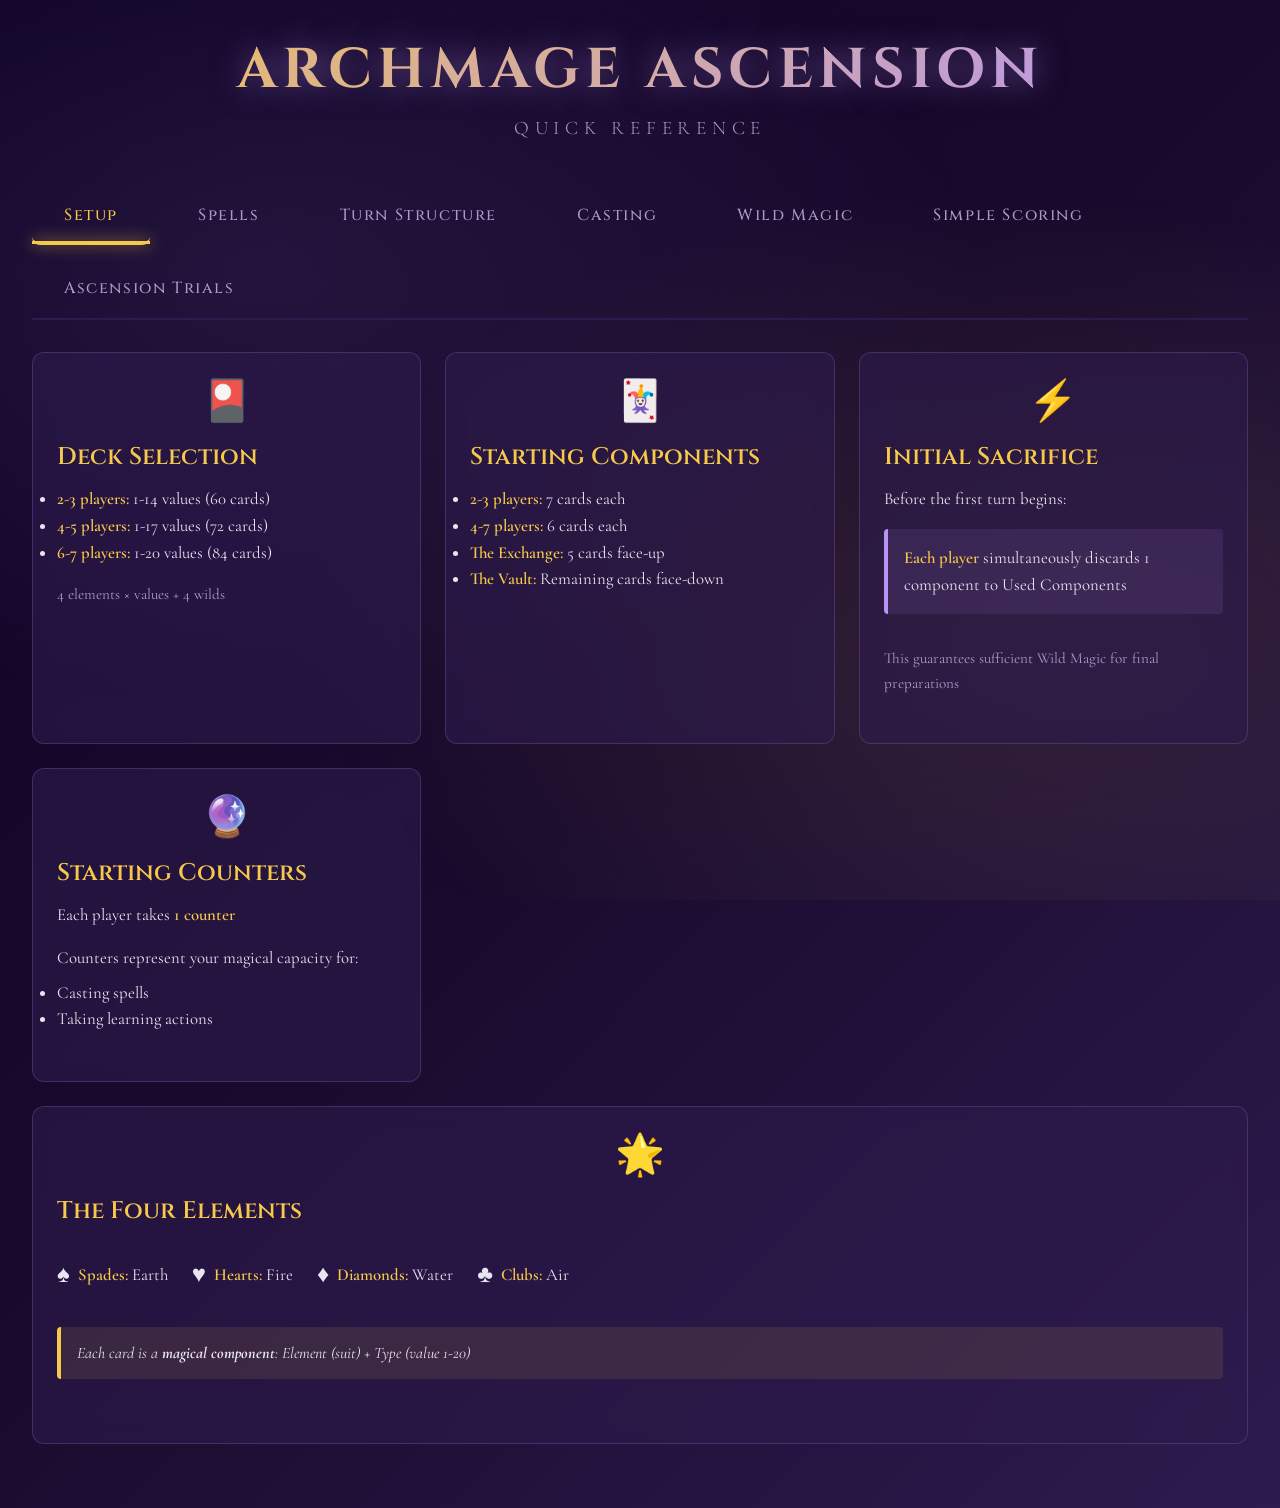
==== commit c4bfc56e: "Update Simple Scoring conjuration values Adjust conjuration recognition points to new progression: 3" ====
--- a/archmage-reference.html
+++ b/archmage-reference.html
@@ -6,7 +6,6 @@
     <title>Archmage Ascension - Quick Reference</title>
     <link href="https://fonts.googleapis.com/css2?family=Cinzel:wght@400;600;700&family=Cormorant+Garamond:wght@300;400;500;600&display=swap" rel="stylesheet">
     <link rel="stylesheet" href="archmage-theme.css">
-    <script src="config.js"></script>
 </head>
 <body>
     <div class="container">
@@ -74,8 +73,23 @@
                 <div class="card wide-card">
                     <div class="card-icon">🌟</div>
                     <h3>The Four Elements</h3>
-                    <div class="element-symbols" id="element-symbols-container">
-                        <!-- Dynamically populated from config.js -->
+                    <div class="element-symbols">
+                        <div class="element">
+                            <span class="element-icon">♠</span>
+                            <span><span class="highlight">Spades:</span> Earth</span>
+                        </div>
+                        <div class="element">
+                            <span class="element-icon">♥</span>
+                            <span><span class="highlight">Hearts:</span> Fire</span>
+                        </div>
+                        <div class="element">
+                            <span class="element-icon">♦</span>
+                            <span><span class="highlight">Diamonds:</span> Water</span>
+                        </div>
+                        <div class="element">
+                            <span class="element-icon">♣</span>
+                            <span><span class="highlight">Clubs:</span> Air</span>
+                        </div>
                     </div>
                     <div class="note">
                         Each card is a <strong>magical component</strong>: Element (suit) + Type (value 1-20)
@@ -107,10 +121,14 @@
                     <div class="card-icon">🔄</div>
                     <h3>Transfiguration</h3>
                     <p><span class="accent-text">Sequential Values</span></p>
-
+                    
                     <h4>Requirements</h4>
                     <p>3+ components in sequence (any elements)</p>
-
+                    <div class="note">
+                        Cannot loop around (1-20-19 invalid)<br>
+                        1-2-3 and 18-19-20 are valid
+                    </div>
+                    
                     <h4>Benefit When Cast</h4>
                     <p><span class="highlight">Transformation Rights:</span> Exchange with The Exchange</p>
                     <ul>
@@ -123,26 +141,19 @@
                     <div class="card-icon">⚡</div>
                     <h3>Enchantment</h3>
                     <p><span class="accent-text">Matching Values</span></p>
-
+                    
                     <h4>Requirements</h4>
                     <p>3-4 components of the same value</p>
-
-                    <h4>Enchantments & Spell Casting</h4>
-                    <p>When you learn an Enchantment, you permanently enhance your capabilities:</p>
-
-                    <p style="margin-top: 1rem;"><strong>3-component Enchantment:</strong></p>
-                    <ul>
-                        <li>Gain <span class="highlight">+1 counter</span></li>
-                        <li>Cast <span class="highlight">1 additional spell</span> per turn</li>
-                        <li>Perform <span class="highlight">1 additional learning action</span> per turn</li>
-                    </ul>
-
-                    <p style="margin-top: 1rem;"><strong>4-component Enchantment:</strong></p>
-                    <ul>
-                        <li><span class="highlight">Unlimited casting</span> - cast ALL your spells</li>
-                        <li><span class="highlight">Unlimited learning</span> - perform as many learning actions as you want</li>
-                        <li>(You no longer need to track counters)</li>
-                    </ul>
+                    
+                    <h4>Benefit (Always Active)</h4>
+                    <p><span class="highlight">Enhanced Capability:</span></p>
+                    <ul>
+                        <li>3 components: <span class="highlight">+1 learning action</span> & <span class="highlight">+1 spell cast</span> per turn</li>
+                        <li>4 components: <span class="highlight">Unlimited</span> learning & casting</li>
+                    </ul>
+                    <div class="note">
+                        When learned: Gain +1 counter (3-card) or set counters aside (4-card)
+                    </div>
                 </div>
 
                 <div class="card">
@@ -188,33 +199,30 @@
         <!-- TURN STRUCTURE TAB -->
         <div id="turn" class="tab-content">
             <div class="grid">
-                <div class="card">
+                <div class="card wide-card">
                     <div class="card-icon">🎯</div>
-                    <h3>1. Cast Spells</h3>
-                    <p>Choose which spells to cast this turn</p>
-
-                    <h4>Place Counters on Spells</h4>
-                    <ul>
-                        <li>Base: 1 spell (1 counter)</li>
-                        <li>Each 3-component Enchantment: +1 spell (+1 counter)</li>
-                        <li>4-component Enchantment: Cast all spells (unlimited)</li>
-                    </ul>
-
-                    <div class="note" style="margin-top: 1rem;">
-                        Enchantments don't need to be cast - they're always active!
+                    <h3>Turn Sequence</h3>
+                    <div class="phase-box">
+                        <h4>Before Turn Begins: Choose Which Spells to Cast</h4>
+                        <p>Place your counters on the spells you want to cast this turn</p>
+                        <ul style="margin-top: 0.5rem;">
+                            <li>Base: 1 spell (1 counter)</li>
+                            <li>Each 3-component Enchantment: +1 spell (+1 counter)</li>
+                            <li>4-component Enchantment: Cast all spells (unlimited)</li>
+                        </ul>
                     </div>
                 </div>
 
                 <div class="card">
                     <div class="card-icon">📥</div>
-                    <h3>2. Collection Phase</h3>
-
+                    <h3>1. Collection Phase</h3>
+                    
                     <h4>Base Acquisition (choose one)</h4>
                     <ul>
                         <li>Draw 1 from The Vault, OR</li>
                         <li>Take 1 from The Exchange (replace it)</li>
                     </ul>
-
+                    
                     <h4>Power Generation (automatic)</h4>
                     <p>Draw additional components from The Vault based on your <span class="highlight">cast Conjurations</span></p>
                     <div class="note" style="margin-top: 1rem;">
@@ -224,16 +232,16 @@
 
                 <div class="card">
                     <div class="card-icon">🔄</div>
-                    <h3>3. Transform Phase</h3>
-
+                    <h3>2. Transform Phase</h3>
+                    
                     <p>Use <span class="highlight">cast Transfiguration spells</span> to exchange components</p>
-
+                    
                     <h4>For Each Cast Transfiguration</h4>
                     <ul>
                         <li>3-card: Discard 2 from hand → take 1 from Exchange</li>
                         <li>4+-card: Discard 1 from hand → take 1 from Exchange</li>
                     </ul>
-
+                    
                     <div class="note" style="margin-top: 1rem;">
                         Discarded components go to Used Components<br>
                         Immediately replace Exchange cards from The Vault
@@ -242,28 +250,23 @@
 
                 <div class="card">
                     <div class="card-icon">📚</div>
-                    <h3>4. Learn Phase</h3>
-
-                    <p><span class="highlight">After casting, return counters to your pool.</span> Use them for learning actions to build your Spellbook.</p>
-
+                    <h3>3. Learn Phase</h3>
+                    
+                    <p><span class="highlight">Return counters to your pool</span> - they now represent learning actions</p>
+                    
                     <h4>Learning Actions Available</h4>
                     <ul>
-                        <li>Base: 1 action</li>
+                        <li>Base: 1 learning action</li>
                         <li>Each 3-component Enchantment: +1 action</li>
                         <li>4-component Enchantment: Unlimited actions</li>
                     </ul>
-
-                    <h4>Learning Actions (each costs 1 action)</h4>
-                    <ul>
-                        <li><span class="highlight">LEARN:</span> Add a new spell from components to Spellbook (learning 3-card Enchantment gives +1 permanent counter)</li>
-                        <li><span class="highlight">EMPOWER:</span> Add components to an existing spell</li>
-                        <li><span class="highlight">RESHAPE:</span> Break down and rebuild any/all spells using the same components (counts as one action)</li>
-                        <li><span class="highlight">UNLEARN:</span> Dissolve a spell, returning components to hand (can't learn them this turn)</li>
-                    </ul>
-
-                    <div class="note" style="margin-top: 1rem;">
-                        <strong>Reshape Example:</strong> Convert Earth 4-5-6, Fire 4-5-6, Water 4-5-6 (three Perfect Transmutations) into Earth-4/Fire-4/Water-4, Earth-5/Fire-5/Water-5, Earth-6/Fire-6/Water-6 (three Enchantments granting +3 counters total).
-                    </div>
+                    
+                    <h4>Actions (each costs 1 learning action)</h4>
+                    <ul>
+                        <li><span class="highlight">LEARN:</span> Add new spell to Spellbook</li>
+                        <li><span class="highlight">EMPOWER:</span> Add components to existing spell</li>
+                        <li><span class="highlight">RESHAPE:</span> Reorganize all your spells</li>
+                    </ul>
                 </div>
             </div>
         </div>
@@ -290,26 +293,17 @@
 
                 <div class="card">
                     <div class="card-icon">🎲</div>
-                    <h3>Enchantments & Counters</h3>
-
-                    <p>When you learn an Enchantment, you permanently enhance your capabilities:</p>
-
-                    <p style="margin-top: 1rem;"><strong>3-component Enchantment:</strong></p>
-                    <ul>
-                        <li>Gain <span class="highlight">+1 counter</span></li>
-                        <li>Cast <span class="highlight">1 additional spell</span> per turn</li>
-                        <li>Perform <span class="highlight">1 additional learning action</span> per turn</li>
-                    </ul>
-
-                    <p style="margin-top: 1rem;"><strong>4-component Enchantment:</strong></p>
-                    <ul>
-                        <li><span class="highlight">Unlimited casting</span> - cast ALL your spells</li>
-                        <li><span class="highlight">Unlimited learning</span> - perform as many learning actions as you want</li>
-                        <li>(You no longer need to track counters)</li>
-                    </ul>
-
+                    <h3>Counter Management</h3>
+                    
+                    <h4>Gaining Counters</h4>
+                    <ul>
+                        <li>Start: <span class="highlight">1 counter</span></li>
+                        <li>Learn 3-component Enchantment: <span class="highlight">+1 counter</span></li>
+                        <li>Learn 4-component Enchantment: <span class="highlight">Unlimited</span> (set aside counters)</li>
+                    </ul>
+                    
                     <div class="note" style="margin-top: 1rem;">
-                        <strong>Example:</strong> With 3 three-component Enchantments, you have 4 total counters (1 base + 3 bonus)
+                        Keep your counters in front of you throughout the game
                     </div>
                 </div>
 
@@ -466,11 +460,29 @@
 
                 <div class="card wide-card">
                     <h3>Recognition Points by Spell Size</h3>
-                    <div class="table-wrap">
-                        <table id="recognition-points-table">
-                            <!-- Dynamically populated from config.js -->
-                        </table>
-                    </div>
+                    <table>
+                        <thead>
+                            <tr>
+                                <th>Size</th>
+                                <th>Conjuration</th>
+                                <th>Transfiguration</th>
+                                <th>Enchantment</th>
+                                <th>Perfect Transmutation</th>
+                            </tr>
+                        </thead>
+                        <tbody>
+                            <tr><td>3</td><td>3</td><td>5</td><td>6</td><td>7</td></tr>
+                            <tr><td>4</td><td>4</td><td>8</td><td>14</td><td>11</td></tr>
+                            <tr><td>5</td><td>6</td><td>12</td><td>—</td><td>16</td></tr>
+                            <tr><td>6</td><td>9</td><td>17</td><td>—</td><td>23</td></tr>
+                            <tr><td>7</td><td>13</td><td>23</td><td>—</td><td>32</td></tr>
+                            <tr><td>8</td><td>18</td><td>30</td><td>—</td><td>42</td></tr>
+                            <tr><td>9</td><td>24</td><td>38</td><td>—</td><td>54</td></tr>
+                            <tr><td>10</td><td>31</td><td>47</td><td>—</td><td>68</td></tr>
+                            <tr><td>11</td><td>39</td><td>57</td><td>—</td><td>84</td></tr>
+                            <tr><td>12</td><td>48</td><td>68</td><td>—</td><td>102</td></tr>
+                        </tbody>
+                    </table>
                 </div>
 
                 <div class="card">
@@ -479,14 +491,14 @@
                     
                     <h4>Your Spellbook</h4>
                     <ul>
-                        <li>5-component Conjuration = <span class="highlight">9 points</span></li>
+                        <li>5-component Conjuration = <span class="highlight">6 points</span></li>
                         <li>4-component Transfiguration = <span class="highlight">8 points</span></li>
                         <li>3-component Enchantment = <span class="highlight">6 points</span></li>
                         <li>6-component Perfect Transmutation = <span class="highlight">23 points</span></li>
                     </ul>
-                    
+
                     <div class="phase-box" style="margin-top: 1rem;">
-                        <h4>Total: 46 Recognition Points</h4>
+                        <h4>Total: 43 Recognition Points</h4>
                     </div>
                 </div>
 
@@ -554,17 +566,19 @@
                 <div class="card">
                     <div class="card-icon">🔥</div>
                     <h3>Power Calculation</h3>
-
-                    <div class="formula" id="power-formula">
-                        <!-- Dynamically populated from config.js -->
-                    </div>
-
+                    
+                    <div class="formula">
+                        3-4 components: Power = Length<br>
+                        5-6 components: Power = Length × 1.5 (round normally)<br>
+                        7+ components: Power = Length × 2.0
+                    </div>
+                    
                     <h4 style="margin-top: 1rem;">Examples</h4>
-                    <div class="table-wrap">
-                        <table style="margin-top: 0.5rem;" id="power-examples-table">
-                            <!-- Dynamically populated from config.js -->
-                        </table>
-                    </div>
+                    <table style="margin-top: 0.5rem;">
+                        <tr><td>3 components</td><td>= 3 power</td></tr>
+                        <tr><td>5 components</td><td>= 8 power (5 × 1.5 = 7.5 → 8)</td></tr>
+                        <tr><td>7 components</td><td>= 14 power</td></tr>
+                    </table>
                 </div>
 
                 <div class="card wide-card">
@@ -612,21 +626,76 @@
                 <div class="card wide-card">
                     <div class="card-icon">🎯</div>
                     <h3>The Six Trials</h3>
-                    <div class="table-wrap">
-                        <table id="trials-table">
-                            <!-- Dynamically populated from config.js -->
-                        </table>
-                    </div>
+                    <table>
+                        <thead>
+                            <tr>
+                                <th>Trial</th>
+                                <th>Requirements</th>
+                                <th>What Winning Proves</th>
+                            </tr>
+                        </thead>
+                        <tbody>
+                            <tr>
+                                <td><strong>Elemental Purity</strong></td>
+                                <td>Exactly one elemental domain</td>
+                                <td>Unmatched mastery of a single element</td>
+                            </tr>
+                            <tr>
+                                <td><strong>Elemental Harmony</strong></td>
+                                <td>2+ different elemental domains</td>
+                                <td>Ability to harmonize multiple elements</td>
+                            </tr>
+                            <tr>
+                                <td><strong>Transformation</strong></td>
+                                <td>Transformation domain only</td>
+                                <td>Superior transformation mastery</td>
+                            </tr>
+                            <tr>
+                                <td><strong>Enchantment</strong></td>
+                                <td>Enchantment domain only</td>
+                                <td>Mastery of enduring enchantments</td>
+                            </tr>
+                            <tr>
+                                <td><strong>Focused Power</strong></td>
+                                <td>Exactly one domain (any type)</td>
+                                <td>True mastery through specialization</td>
+                            </tr>
+                            <tr>
+                                <td><strong>Universal Power</strong></td>
+                                <td>2+ different domains (any mix)</td>
+                                <td>Versatility needed to lead all wizards</td>
+                            </tr>
+                        </tbody>
+                    </table>
                 </div>
 
                 <div class="card wide-card">
                     <h3>Recognition Points by Player Count</h3>
-
-                    <div class="table-wrap">
-                        <table style="margin-bottom: 1.5rem;" id="recognition-by-players-table">
-                            <!-- Dynamically populated from config.js -->
-                        </table>
-                    </div>
+                    
+                    <table style="margin-bottom: 1.5rem;">
+                        <thead>
+                            <tr>
+                                <th>Trial</th>
+                                <th>2 Players</th>
+                                <th>3 Players</th>
+                                <th>4 Players</th>
+                            </tr>
+                        </thead>
+                        <tbody>
+                            <tr><td>Elemental Purity</td><td>6</td><td>8</td><td>8</td></tr>
+                            <tr><td>Elemental Harmony</td><td>4</td><td>5</td><td>6</td></tr>
+                            <tr><td>Transformation</td><td>7</td><td>9</td><td>9</td></tr>
+                            <tr><td>Enchantment</td><td>4</td><td>5</td><td>6</td></tr>
+                            <tr><td>Focused Power</td><td>6</td><td>7</td><td>7</td></tr>
+                            <tr><td>Universal Power</td><td>3</td><td>4</td><td>5</td></tr>
+                            <tr style="background: rgba(246, 201, 74, 0.1);">
+                                <td><strong>Total Pool</strong></td>
+                                <td><strong>30</strong></td>
+                                <td><strong>38</strong></td>
+                                <td><strong>41</strong></td>
+                            </tr>
+                        </tbody>
+                    </table>
 
                     <div class="note">
                         <strong>5-7 Players:</strong> Add a 7th trial (<strong>Complete Mastery</strong> - requires all 3 domain types). Both 1st and 2nd place score in 6-7 player games. See the trials.html app for complete scoring tables.
@@ -655,233 +724,16 @@
             // Hide all tab contents
             const contents = document.querySelectorAll('.tab-content');
             contents.forEach(content => content.classList.remove('active'));
-
+            
             // Remove active class from all tabs
             const tabs = document.querySelectorAll('.tab');
             tabs.forEach(tab => tab.classList.remove('active'));
-
+            
             // Show selected tab content
             document.getElementById(tabName).classList.add('active');
-
+            
             // Add active class to clicked tab
             event.target.classList.add('active');
-        }
-
-        // Populate content from config.js when page loads
-        document.addEventListener('DOMContentLoaded', function() {
-            const config = typeof GameConfig !== 'undefined' ? GameConfig : null;
-
-            if (!config) {
-                console.warn('GameConfig not loaded, using fallback content');
-                return;
-            }
-
-            // Populate element symbols
-            populateElementSymbols(config);
-
-            // Populate power formula and examples
-            populatePowerCalculation(config);
-
-            // Populate recognition points table (needs to be added to config)
-            populateRecognitionPointsTable();
-
-            // Populate trials table
-            populateTrialsTable(config);
-
-            // Populate recognition points by player count
-            populateRecognitionByPlayersTable(config);
-        });
-
-        function populateElementSymbols(config) {
-            const container = document.getElementById('element-symbols-container');
-            if (!container || !config.elements) return;
-
-            container.innerHTML = config.elements.map(el => `
-                <div class="element">
-                    <span class="element-icon">${el.symbol}</span>
-                    <span><span class="highlight">Spades:</span> ${el.name}</span>
-                </div>
-            `).join('');
-        }
-
-        function populatePowerCalculation(config) {
-            const formulaDiv = document.getElementById('power-formula');
-            const examplesTable = document.getElementById('power-examples-table');
-
-            if (!formulaDiv || !examplesTable) return;
-
-            // Use config formula description or fallback
-            const formulaDesc = config.powerFormulaDescription || '3-4 components ×1, 5-6 components ×1.5, 7+ components ×2';
-            formulaDiv.textContent = formulaDesc;
-
-            // Generate examples
-            const calcPower = config.calculatePower || ((size) => {
-                if (size <= 4) return size * 1;
-                if (size <= 6) return Math.round(size * 1.5);
-                return size * 2;
-            });
-
-            const examples = [3, 5, 7];
-            examplesTable.innerHTML = examples.map(size => {
-                const power = calcPower(size);
-                const breakdown = config.getPowerBreakdown ?
-                    config.getPowerBreakdown(size, calcPower) :
-                    `${size} components = ${power} power`;
-                return `<tr><td>${size} components</td><td>= ${breakdown}</td></tr>`;
-            }).join('');
-        }
-
-        function populateRecognitionPointsTable() {
-            const table = document.getElementById('recognition-points-table');
-            if (!table) return;
-
-            const config = typeof GameConfig !== 'undefined' ? GameConfig : null;
-            const rpBySize = config?.recognitionPointsBySpellSize;
-
-            // Fallback data if config not available
-            const rpData = rpBySize ? null : {
-                3: { conj: 4, trans: 5, ench: 6, perfect: 7 },
-                4: { conj: 6, trans: 8, ench: 14, perfect: 11 },
-                5: { conj: 9, trans: 12, ench: '—', perfect: 16 },
-                6: { conj: 13, trans: 17, ench: '—', perfect: 23 },
-                7: { conj: 18, trans: 23, ench: '—', perfect: 32 },
-                8: { conj: 24, trans: 30, ench: '—', perfect: 42 },
-                9: { conj: 31, trans: 38, ench: '—', perfect: 54 },
-                10: { conj: 39, trans: 47, ench: '—', perfect: 68 },
-                11: { conj: 48, trans: 57, ench: '—', perfect: 84 },
-                12: { conj: 58, trans: 68, ench: '—', perfect: 102 }
-            };
-
-            const thead = `
-                <thead>
-                    <tr>
-                        <th>Size</th>
-                        <th>Conjuration</th>
-                        <th>Transfiguration</th>
-                        <th>Enchantment</th>
-                        <th>Perfect Transmutation</th>
-                    </tr>
-                </thead>
-            `;
-
-            let tbody;
-            if (rpBySize) {
-                // Use config data
-                const sizes = [3, 4, 5, 6, 7, 8, 9, 10, 11, 12];
-                tbody = '<tbody>' + sizes.map(size => `
-                    <tr>
-                        <td>${size}</td>
-                        <td>${rpBySize.conjuration[size] || '—'}</td>
-                        <td>${rpBySize.transfiguration[size] || '—'}</td>
-                        <td>${rpBySize.enchantment[size] || '—'}</td>
-                        <td>${rpBySize['perfect-transmutation'][size] || '—'}</td>
-                    </tr>
-                `).join('') + '</tbody>';
-            } else {
-                // Use fallback data
-                tbody = '<tbody>' + Object.entries(rpData).map(([size, values]) => `
-                    <tr>
-                        <td>${size}</td>
-                        <td>${values.conj}</td>
-                        <td>${values.trans}</td>
-                        <td>${values.ench}</td>
-                        <td>${values.perfect}</td>
-                    </tr>
-                `).join('') + '</tbody>';
-            }
-
-            table.innerHTML = thead + tbody;
-        }
-
-        function populateTrialsTable(config) {
-            const table = document.getElementById('trials-table');
-            if (!table || !config.trials) return;
-
-            // Trial descriptions mapping
-            const trialInfo = {
-                'elemental-purity': { req: 'Exactly one elemental domain', proves: 'Unmatched mastery of a single element' },
-                'elemental-harmony': { req: '2+ different elemental domains', proves: 'Ability to harmonize multiple elements' },
-                'transformation': { req: 'Transformation domain only', proves: 'Superior transformation mastery' },
-                'enchantment': { req: 'Enchantment domain only', proves: 'Mastery of enduring enchantments' },
-                'focused-power': { req: 'Exactly one domain (any type)', proves: 'True mastery through specialization' },
-                'universal-power': { req: '2+ different domains (any mix)', proves: 'Versatility needed to lead all wizards' }
-            };
-
-            const thead = `
-                <thead>
-                    <tr>
-                        <th>Trial</th>
-                        <th>Requirements</th>
-                        <th>What Winning Proves</th>
-                    </tr>
-                </thead>
-            `;
-
-            const tbody = '<tbody>' + config.trials.map(trial => {
-                const info = trialInfo[trial.id] || { req: trial.description, proves: '—' };
-                return `
-                    <tr>
-                        <td><strong>${trial.name}</strong></td>
-                        <td>${info.req}</td>
-                        <td>${info.proves}</td>
-                    </tr>
-                `;
-            }).join('') + '</tbody>';
-
-            table.innerHTML = thead + tbody;
-        }
-
-        function populateRecognitionByPlayersTable(config) {
-            const table = document.getElementById('recognition-by-players-table');
-            if (!table || !config.recognitionPoints) return;
-
-            const playerCounts = Object.keys(config.recognitionPoints).sort();
-            const trialOrder = [
-                'elemental-purity',
-                'elemental-harmony',
-                'transformation',
-                'enchantment',
-                'focused-power',
-                'universal-power'
-            ];
-
-            const trialNames = {
-                'elemental-purity': 'Elemental Purity',
-                'elemental-harmony': 'Elemental Harmony',
-                'transformation': 'Transformation',
-                'enchantment': 'Enchantment',
-                'focused-power': 'Focused Power',
-                'universal-power': 'Universal Power'
-            };
-
-            const thead = `
-                <thead>
-                    <tr>
-                        <th>Trial</th>
-                        ${playerCounts.map(count => `<th>${count} Players</th>`).join('')}
-                    </tr>
-                </thead>
-            `;
-
-            let totalsByCount = {};
-            playerCounts.forEach(count => totalsByCount[count] = 0);
-
-            const tbody = '<tbody>' + trialOrder.map(trialId => {
-                const points = playerCounts.map(count => {
-                    const value = config.recognitionPoints[count][trialId] || 0;
-                    totalsByCount[count] += value;
-                    return `<td>${value}</td>`;
-                }).join('');
-
-                return `<tr><td>${trialNames[trialId]}</td>${points}</tr>`;
-            }).join('') +
-            `<tr style="background: rgba(246, 201, 74, 0.1);">
-                <td><strong>Total Pool</strong></td>
-                ${playerCounts.map(count => `<td><strong>${totalsByCount[count]}</strong></td>`).join('')}
-            </tr>` +
-            '</tbody>';
-
-            table.innerHTML = thead + tbody;
         }
     </script>
 </body>
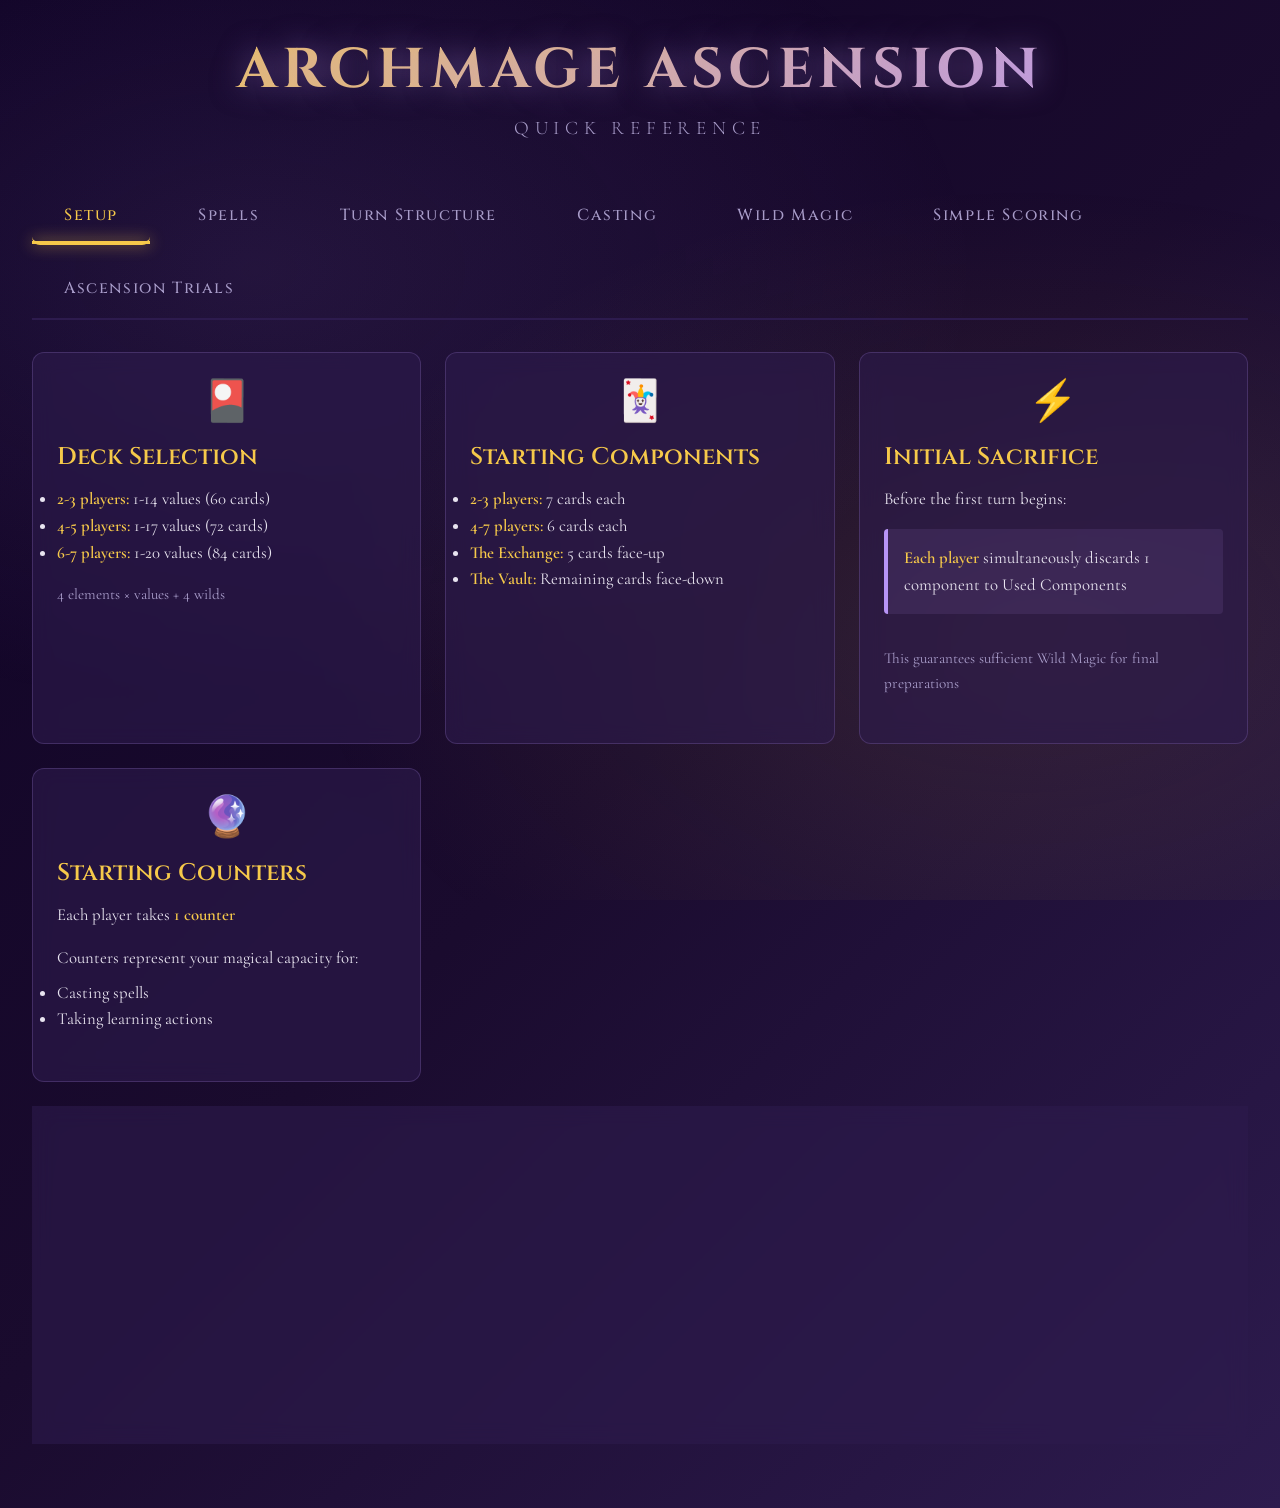
==== commit f810cb16: "Add landing page; fix reference page; rename multiplayer trials - index.html: new landing page linki" ====
--- a/archmage-reference.html
+++ b/archmage-reference.html
@@ -76,23 +76,23 @@
                     <div class="element-symbols">
                         <div class="element">
                             <span class="element-icon">♠</span>
-                            <span><span class="highlight">Spades:</span> Earth</span>
+                            <span><span class="highlight">Spades:</span> Radiance</span>
                         </div>
                         <div class="element">
                             <span class="element-icon">♥</span>
-                            <span><span class="highlight">Hearts:</span> Fire</span>
+                            <span><span class="highlight">Hearts:</span> Void</span>
                         </div>
                         <div class="element">
                             <span class="element-icon">♦</span>
-                            <span><span class="highlight">Diamonds:</span> Water</span>
+                            <span><span class="highlight">Diamonds:</span> Flux</span>
                         </div>
                         <div class="element">
                             <span class="element-icon">♣</span>
-                            <span><span class="highlight">Clubs:</span> Air</span>
+                            <span><span class="highlight">Clubs:</span> Aether</span>
                         </div>
                     </div>
                     <div class="note">
-                        Each card is a <strong>magical component</strong>: Element (suit) + Type (value 1-20)
+                        Each card is a <strong>magical component</strong>: Energy (suit) + Value (1–20)
                     </div>
                 </div>
             </div>
@@ -472,15 +472,15 @@
                         </thead>
                         <tbody>
                             <tr><td>3</td><td>3</td><td>5</td><td>6</td><td>7</td></tr>
-                            <tr><td>4</td><td>4</td><td>8</td><td>14</td><td>11</td></tr>
-                            <tr><td>5</td><td>6</td><td>12</td><td>—</td><td>16</td></tr>
-                            <tr><td>6</td><td>9</td><td>17</td><td>—</td><td>23</td></tr>
-                            <tr><td>7</td><td>13</td><td>23</td><td>—</td><td>32</td></tr>
-                            <tr><td>8</td><td>18</td><td>30</td><td>—</td><td>42</td></tr>
-                            <tr><td>9</td><td>24</td><td>38</td><td>—</td><td>54</td></tr>
-                            <tr><td>10</td><td>31</td><td>47</td><td>—</td><td>68</td></tr>
-                            <tr><td>11</td><td>39</td><td>57</td><td>—</td><td>84</td></tr>
-                            <tr><td>12</td><td>48</td><td>68</td><td>—</td><td>102</td></tr>
+                            <tr><td>4</td><td>4</td><td>7</td><td>15</td><td>10</td></tr>
+                            <tr><td>5</td><td>6</td><td>10</td><td>—</td><td>14</td></tr>
+                            <tr><td>6</td><td>9</td><td>14</td><td>—</td><td>19</td></tr>
+                            <tr><td>7</td><td>13</td><td>19</td><td>—</td><td>25</td></tr>
+                            <tr><td>8</td><td>18</td><td>25</td><td>—</td><td>32</td></tr>
+                            <tr><td>9</td><td>24</td><td>32</td><td>—</td><td>40</td></tr>
+                            <tr><td>10</td><td>31</td><td>40</td><td>—</td><td>49</td></tr>
+                            <tr><td>11</td><td>39</td><td>49</td><td>—</td><td>59</td></tr>
+                            <tr><td>12</td><td>48</td><td>59</td><td>—</td><td>70</td></tr>
                         </tbody>
                     </table>
                 </div>
@@ -492,13 +492,13 @@
                     <h4>Your Spellbook</h4>
                     <ul>
                         <li>5-component Conjuration = <span class="highlight">6 points</span></li>
-                        <li>4-component Transfiguration = <span class="highlight">8 points</span></li>
+                        <li>4-component Transfiguration = <span class="highlight">7 points</span></li>
                         <li>3-component Enchantment = <span class="highlight">6 points</span></li>
-                        <li>6-component Perfect Transmutation = <span class="highlight">23 points</span></li>
-                    </ul>
-
+                        <li>6-component Perfect Transmutation = <span class="highlight">19 points</span></li>
+                    </ul>
+                    
                     <div class="phase-box" style="margin-top: 1rem;">
-                        <h4>Total: 43 Recognition Points</h4>
+                        <h4>Total: 38 Recognition Points</h4>
                     </div>
                 </div>
 
@@ -586,9 +586,9 @@
                     <h3>Power Domains</h3>
                     <div class="grid" style="margin-top: 1rem;">
                         <div class="phase-box">
-                            <h4>Elemental Power</h4>
-                            <p>Combined length of <span class="highlight">Conjurations</span> in each element</p>
-                            <p style="margin-top: 0.5rem; font-size: 0.95rem; color: var(--text-dim);">Four separate domains (Earth, Fire, Water, Air)</p>
+                            <h4>Energy Power</h4>
+                            <p>Combined power from <span class="highlight">Conjurations</span> in each energy type</p>
+                            <p style="margin-top: 0.5rem; font-size: 0.95rem; color: var(--text-dim);">Four separate domains (Radiance, Void, Flux, Aether)</p>
                         </div>
                         <div class="phase-box">
                             <h4>Transformation Power</h4>
@@ -636,13 +636,13 @@
                         </thead>
                         <tbody>
                             <tr>
-                                <td><strong>Elemental Purity</strong></td>
-                                <td>Exactly one elemental domain</td>
+                                <td><strong>Energy Purity</strong></td>
+                                <td>Exactly one energy domain</td>
                                 <td>Unmatched mastery of a single element</td>
                             </tr>
                             <tr>
-                                <td><strong>Elemental Harmony</strong></td>
-                                <td>2+ different elemental domains</td>
+                                <td><strong>Energy Harmony</strong></td>
+                                <td>2+ different energy domains</td>
                                 <td>Ability to harmonize multiple elements</td>
                             </tr>
                             <tr>
@@ -676,29 +676,32 @@
                         <thead>
                             <tr>
                                 <th>Trial</th>
-                                <th>2 Players</th>
-                                <th>3 Players</th>
-                                <th>4 Players</th>
+                                <th>2p</th>
+                                <th>3p</th>
+                                <th>4p</th>
+                                <th>5p</th>
                             </tr>
                         </thead>
                         <tbody>
-                            <tr><td>Elemental Purity</td><td>6</td><td>8</td><td>8</td></tr>
-                            <tr><td>Elemental Harmony</td><td>4</td><td>5</td><td>6</td></tr>
-                            <tr><td>Transformation</td><td>7</td><td>9</td><td>9</td></tr>
-                            <tr><td>Enchantment</td><td>4</td><td>5</td><td>6</td></tr>
-                            <tr><td>Focused Power</td><td>6</td><td>7</td><td>7</td></tr>
-                            <tr><td>Universal Power</td><td>3</td><td>4</td><td>5</td></tr>
+                            <tr><td>Energy Purity</td><td>6</td><td>8</td><td>8</td><td>8</td></tr>
+                            <tr><td>Energy Harmony</td><td>4</td><td>5</td><td>6</td><td>6</td></tr>
+                            <tr><td>Transformation</td><td>7</td><td>9</td><td>9</td><td>9</td></tr>
+                            <tr><td>Enchantment</td><td>4</td><td>5</td><td>6</td><td>6</td></tr>
+                            <tr><td>Focused Power</td><td>6</td><td>7</td><td>7</td><td>7</td></tr>
+                            <tr><td>Universal Power</td><td>3</td><td>4</td><td>5</td><td>5</td></tr>
+                            <tr><td>Complete Mastery</td><td>—</td><td>—</td><td>—</td><td>6</td></tr>
                             <tr style="background: rgba(246, 201, 74, 0.1);">
                                 <td><strong>Total Pool</strong></td>
                                 <td><strong>30</strong></td>
                                 <td><strong>38</strong></td>
                                 <td><strong>41</strong></td>
+                                <td><strong>47</strong></td>
                             </tr>
                         </tbody>
                     </table>
 
                     <div class="note">
-                        <strong>5-7 Players:</strong> Add a 7th trial (<strong>Complete Mastery</strong> - requires all 3 domain types). Both 1st and 2nd place score in 6-7 player games. See the trials.html app for complete scoring tables.
+                        <strong>6–7 Players:</strong> Both 1st and 2nd place score Recognition Points in each trial. Use the <a href="trials.html" style="color: var(--gold);">trials app</a> for complete 6–7 player scoring tables.
                     </div>
                 </div>
 
--- a/archmage-theme.css
+++ b/archmage-theme.css
@@ -655,4 +655,4 @@
     .container, #root {
         padding: 0.75rem;
     }
-}
+}
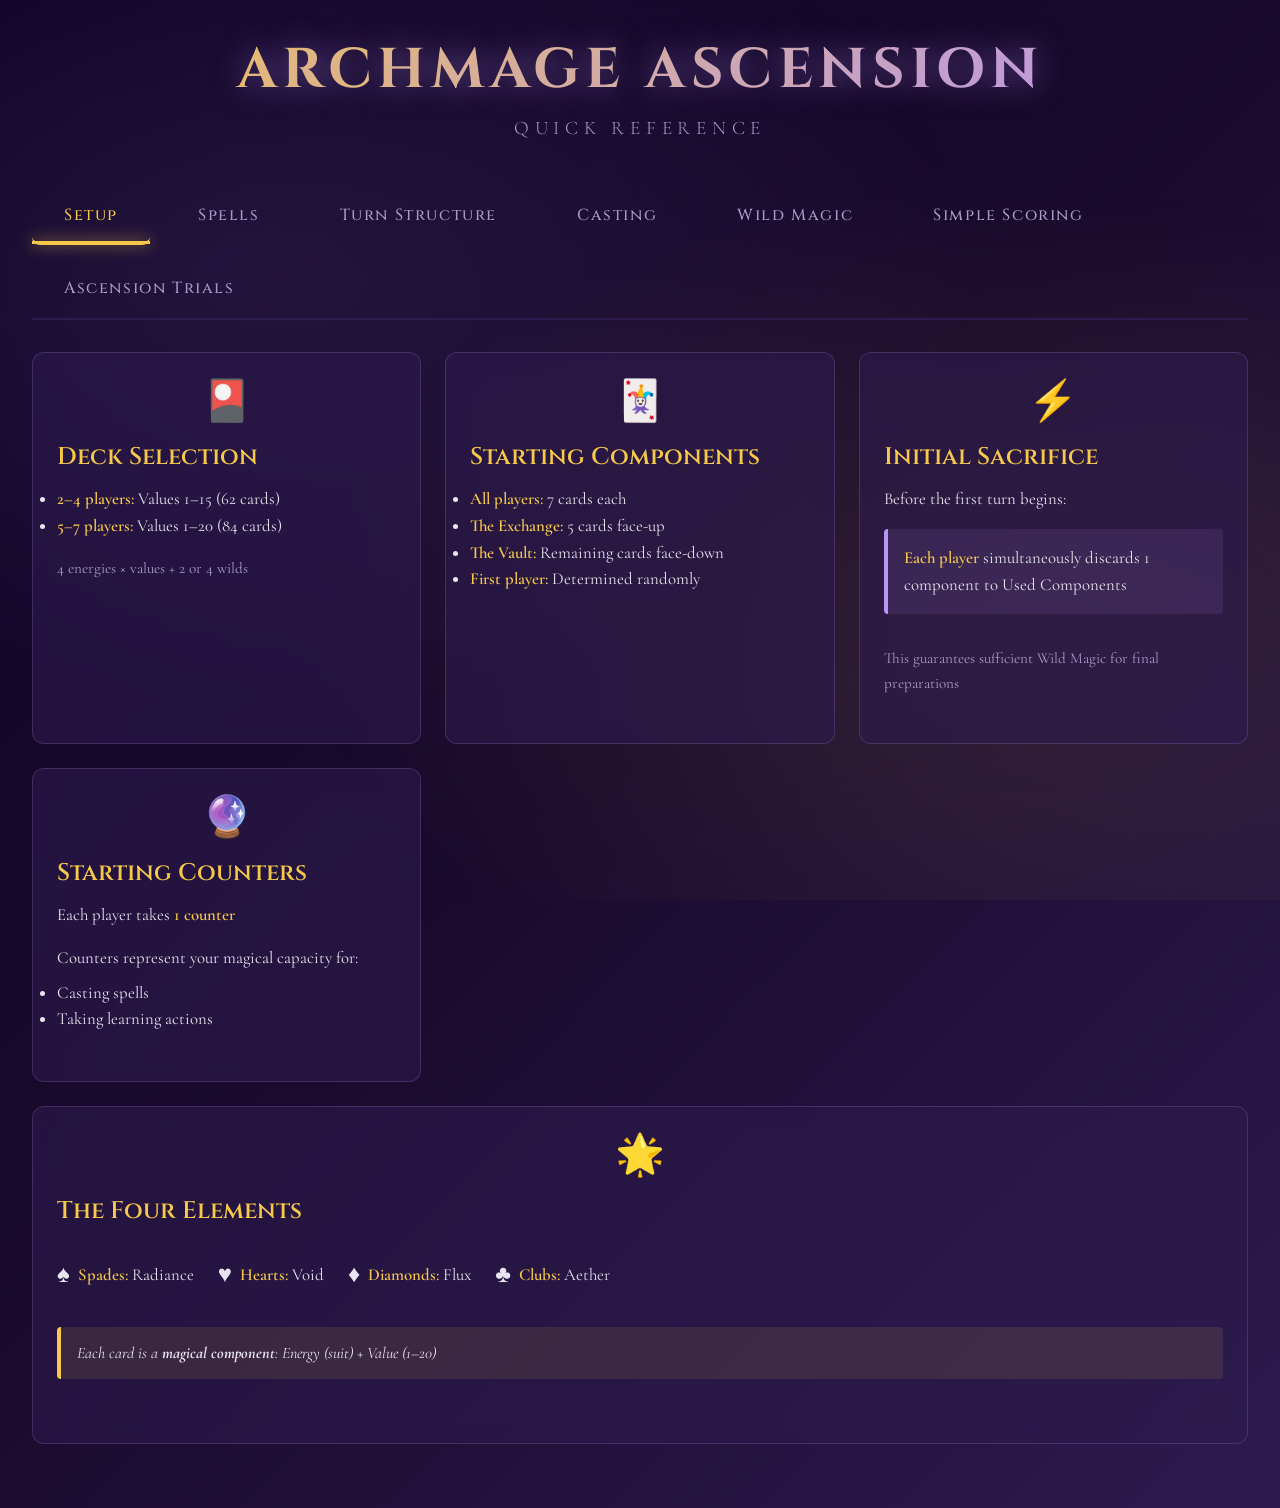
==== commit 007b0a60: "Fix reference page for standalone play completeness Setup: - Deck config updated to 2-tier (2-4p: 1-" ====
--- a/archmage-reference.html
+++ b/archmage-reference.html
@@ -31,21 +31,20 @@
                     <div class="card-icon">🎴</div>
                     <h3>Deck Selection</h3>
                     <ul>
-                        <li><span class="highlight">2-3 players:</span> 1-14 values (60 cards)</li>
-                        <li><span class="highlight">4-5 players:</span> 1-17 values (72 cards)</li>
-                        <li><span class="highlight">6-7 players:</span> 1-20 values (84 cards)</li>
-                    </ul>
-                    <p style="margin-top: 1rem; font-size: 0.95rem; color: var(--text-dim);">4 elements × values + 4 wilds</p>
+                        <li><span class="highlight">2–4 players:</span> Values 1–15 (62 cards)</li>
+                        <li><span class="highlight">5–7 players:</span> Values 1–20 (84 cards)</li>
+                    </ul>
+                    <p style="margin-top: 1rem; font-size: 0.95rem; color: var(--text-dim);">4 energies × values + 2 or 4 wilds</p>
                 </div>
 
                 <div class="card">
                     <div class="card-icon">🃏</div>
                     <h3>Starting Components</h3>
                     <ul>
-                        <li><span class="highlight">2-3 players:</span> 7 cards each</li>
-                        <li><span class="highlight">4-7 players:</span> 6 cards each</li>
+                        <li><span class="highlight">All players:</span> 7 cards each</li>
                         <li><span class="highlight">The Exchange:</span> 5 cards face-up</li>
                         <li><span class="highlight">The Vault:</span> Remaining cards face-down</li>
+                        <li><span class="highlight">First player:</span> Determined randomly</li>
                     </ul>
                 </div>
 
@@ -104,10 +103,10 @@
                 <div class="card">
                     <div class="card-icon">🔮</div>
                     <h3>Conjuration</h3>
-                    <p><span class="accent-text">Same Element</span></p>
+                    <p><span class="accent-text">Same Energy</span></p>
                     
                     <h4>Requirements</h4>
-                    <p>3+ components of the same element</p>
+                    <p>3+ components of the same energy type</p>
                     
                     <h4>Benefit When Cast</h4>
                     <p><span class="highlight">Power Generation:</span> Draw extra components</p>
@@ -159,12 +158,12 @@
                 <div class="card">
                     <div class="card-icon">✨</div>
                     <h3>Perfect Transmutation</h3>
-                    <p><span class="accent-text">Sequential Same Element</span></p>
+                    <p><span class="accent-text">Sequential Same Energy</span></p>
                     
                     <h4>Requirements</h4>
-                    <p>3+ components in sequence of the same element</p>
+                    <p>3+ components in sequence of the same energy type</p>
                     <div class="note">
-                        E.g., Fire 8-9-10 (cannot loop)
+                        E.g., Void 8–9–10 (cannot loop)
                     </div>
                     
                     <h4>Benefit When Cast</h4>
@@ -189,7 +188,7 @@
                         </div>
                         <div class="phase-box">
                             <h4>Wild Cards</h4>
-                            <p>Can substitute for any element/value combination</p>
+                            <p>Can substitute for any energy type — but the value still counts for sequential spells</p>
                         </div>
                     </div>
                 </div>
@@ -202,14 +201,19 @@
                 <div class="card wide-card">
                     <div class="card-icon">🎯</div>
                     <h3>Turn Sequence</h3>
-                    <div class="phase-box">
-                        <h4>Before Turn Begins: Choose Which Spells to Cast</h4>
-                        <p>Place your counters on the spells you want to cast this turn</p>
-                        <ul style="margin-top: 0.5rem;">
-                            <li>Base: 1 spell (1 counter)</li>
-                            <li>Each 3-component Enchantment: +1 spell (+1 counter)</li>
-                            <li>4-component Enchantment: Cast all spells (unlimited)</li>
-                        </ul>
+                    <div class="grid" style="margin-top: 1rem;">
+                        <div class="phase-box">
+                            <h4>1. Collection</h4>
+                            <p>Draw 1 from The Vault <em>or</em> take 1 from The Exchange</p>
+                        </div>
+                        <div class="phase-box">
+                            <h4>2. Casting</h4>
+                            <p>Activate spells one at a time with counters — each effect resolves immediately</p>
+                        </div>
+                        <div class="phase-box">
+                            <h4>3. Learning</h4>
+                            <p>Counters refresh — use them to Learn, Empower, Reshape, or Unlearn</p>
+                        </div>
                     </div>
                 </div>
 
@@ -217,55 +221,61 @@
                     <div class="card-icon">📥</div>
                     <h3>1. Collection Phase</h3>
                     
-                    <h4>Base Acquisition (choose one)</h4>
+                    <h4>Choose one</h4>
                     <ul>
                         <li>Draw 1 from The Vault, OR</li>
-                        <li>Take 1 from The Exchange (replace it)</li>
-                    </ul>
-                    
-                    <h4>Power Generation (automatic)</h4>
-                    <p>Draw additional components from The Vault based on your <span class="highlight">cast Conjurations</span></p>
+                        <li>Take 1 from The Exchange (immediately replace from The Vault)</li>
+                    </ul>
+
                     <div class="note" style="margin-top: 1rem;">
-                        Example: Cast 6-card Conjuration = 1 base + 2 bonus = 3 total components
-                    </div>
-                </div>
-
-                <div class="card">
-                    <div class="card-icon">🔄</div>
-                    <h3>2. Transform Phase</h3>
-                    
-                    <p>Use <span class="highlight">cast Transfiguration spells</span> to exchange components</p>
-                    
-                    <h4>For Each Cast Transfiguration</h4>
-                    <ul>
-                        <li>3-card: Discard 2 from hand → take 1 from Exchange</li>
-                        <li>4+-card: Discard 1 from hand → take 1 from Exchange</li>
-                    </ul>
-                    
+                        That's it — no extra draws here. Conjuration bonus draws happen during the Casting Phase when you cast the spell.
+                    </div>
+                </div>
+
+                <div class="card">
+                    <div class="card-icon">⚡</div>
+                    <h3>2. Casting Phase</h3>
+
+                    <p>Activate spells by placing <span class="highlight">1 counter per spell</span>. Effects resolve <strong>immediately</strong> — one spell at a time.</p>
+
+                    <h4>Casting Conjuration</h4>
+                    <ul>
+                        <li>3–5 cards: draw <span class="highlight">+1</span> from The Vault</li>
+                        <li>6+ cards: draw <span class="highlight">+2</span> from The Vault</li>
+                    </ul>
+
+                    <h4>Casting Transfiguration</h4>
+                    <ul>
+                        <li>3-card: discard 2 from hand → take 1 from Exchange</li>
+                        <li>4+-card: discard 1 from hand → take 1 from Exchange</li>
+                    </ul>
+                    <p style="margin-top:0.5rem; font-size:0.9rem; color:var(--text-dim);">Discarded components go to Used Components. Replace Exchange card from Vault immediately.</p>
+
                     <div class="note" style="margin-top: 1rem;">
-                        Discarded components go to Used Components<br>
-                        Immediately replace Exchange cards from The Vault
+                        <strong>Can't resolve = can't cast.</strong> If you lack the cards to complete a Transfiguration exchange, you cannot cast that spell this turn.
                     </div>
                 </div>
 
                 <div class="card">
                     <div class="card-icon">📚</div>
                     <h3>3. Learn Phase</h3>
-                    
-                    <p><span class="highlight">Return counters to your pool</span> - they now represent learning actions</p>
-                    
-                    <h4>Learning Actions Available</h4>
-                    <ul>
-                        <li>Base: 1 learning action</li>
-                        <li>Each 3-component Enchantment: +1 action</li>
-                        <li>4-component Enchantment: Unlimited actions</li>
-                    </ul>
-                    
-                    <h4>Actions (each costs 1 learning action)</h4>
-                    <ul>
-                        <li><span class="highlight">LEARN:</span> Add new spell to Spellbook</li>
-                        <li><span class="highlight">EMPOWER:</span> Add components to existing spell</li>
-                        <li><span class="highlight">RESHAPE:</span> Reorganize all your spells</li>
+
+                    <p><span class="highlight">Counters refresh</span> — all counters return to your pool and now represent learning actions.</p>
+
+                    <h4>Actions available</h4>
+                    <ul>
+                        <li>Base: 1 action &nbsp;|&nbsp; Each 3-card Enchantment: +1 &nbsp;|&nbsp; 4-card Enchantment: unlimited</li>
+                    </ul>
+
+                    <h4>Actions (1 counter each)</h4>
+                    <ul>
+                        <li><span class="highlight">LEARN:</span> Place a valid spell from hand into Spellbook
+                            <br><span style="font-size:0.9rem;color:var(--text-dim);">3-card Enchantment → gain +1 counter now; 4-card → unlimited capacity now</span></li>
+                        <li><span class="highlight">EMPOWER:</span> Add components from hand to an existing spell (can change its spell type)</li>
+                        <li><span class="highlight">RESHAPE:</span> Break down and rebuild any spells with the same components — all must remain valid
+                            <br><span style="font-size:0.9rem;color:var(--text-dim);">⚠ Breaking a 3-card Enchantment costs 1 counter; breaking a 4-card Enchantment removes unlimited capacity</span></li>
+                        <li><span class="highlight">UNLEARN:</span> Dissolve one spell — components return to hand but cannot be learned again until next turn
+                            <br><span style="font-size:0.9rem;color:var(--text-dim);">⚠ Same counter penalties as Reshape if the spell was an Enchantment</span></li>
                     </ul>
                 </div>
             </div>
@@ -286,7 +296,7 @@
                         <div class="phase-box">
                             <h4>During Learn Phase</h4>
                             <p>Same counters represent <strong>learning actions available</strong></p>
-                            <p style="margin-top: 0.5rem;">Use them to Learn/Empower/Reshape</p>
+                            <p style="margin-top: 0.5rem;">Use them to Learn/Empower/Reshape/Unlearn</p>
                         </div>
                     </div>
                 </div>
@@ -300,6 +310,12 @@
                         <li>Start: <span class="highlight">1 counter</span></li>
                         <li>Learn 3-component Enchantment: <span class="highlight">+1 counter</span></li>
                         <li>Learn 4-component Enchantment: <span class="highlight">Unlimited</span> (set aside counters)</li>
+                    </ul>
+
+                    <h4>Losing Counters</h4>
+                    <ul>
+                        <li>Break/Unlearn 3-card Enchantment: <span class="highlight">−1 counter</span></li>
+                        <li>Break/Unlearn 4-card Enchantment: <span class="highlight">lose unlimited capacity</span></li>
                     </ul>
                     
                     <div class="note" style="margin-top: 1rem;">
@@ -385,8 +401,8 @@
                         <li>Ignore all Conjuration bonuses</li>
                     </ul>
                     
-                    <h4>Transform Phase</h4>
-                    <p><span class="highlight">No transformations</span> - The Exchange has collapsed</p>
+                    <h4>Casting Phase</h4>
+                    <p><span class="highlight">No spell effects</span> — casting is suspended; The Vault and Exchange are gone</p>
                     
                     <h4>Learn Phase</h4>
                     <p><span class="highlight">Unchanged</span> - use learning actions normally</p>
@@ -403,7 +419,7 @@
                         </div>
                         <div class="phase-box">
                             <h4>❌ Transfigurations</h4>
-                            <p><strong>No transformations</strong> - The Exchange has collapsed; there's nowhere to perform careful transformations</p>
+                            <p><strong>No transformations</strong> — The Exchange has collapsed; there's nowhere to perform careful exchanges</p>
                         </div>
                         <div class="phase-box">
                             <h4>✅ Enchantments</h4>
@@ -508,7 +524,7 @@
                     
                     <ul>
                         <li><span class="highlight">Perfect Transmutations</span> score the highest per component</li>
-                        <li><span class="highlight">4-component Enchantments</span> have a huge scoring spike (14 points)</li>
+                        <li><span class="highlight">4-component Enchantments</span> have a huge scoring spike (15 points)</li>
                         <li>Longer spells score <span class="highlight">exponentially better</span> than multiple short ones</li>
                         <li>A single 7-component spell often scores more than two 4-component spells</li>
                     </ul>
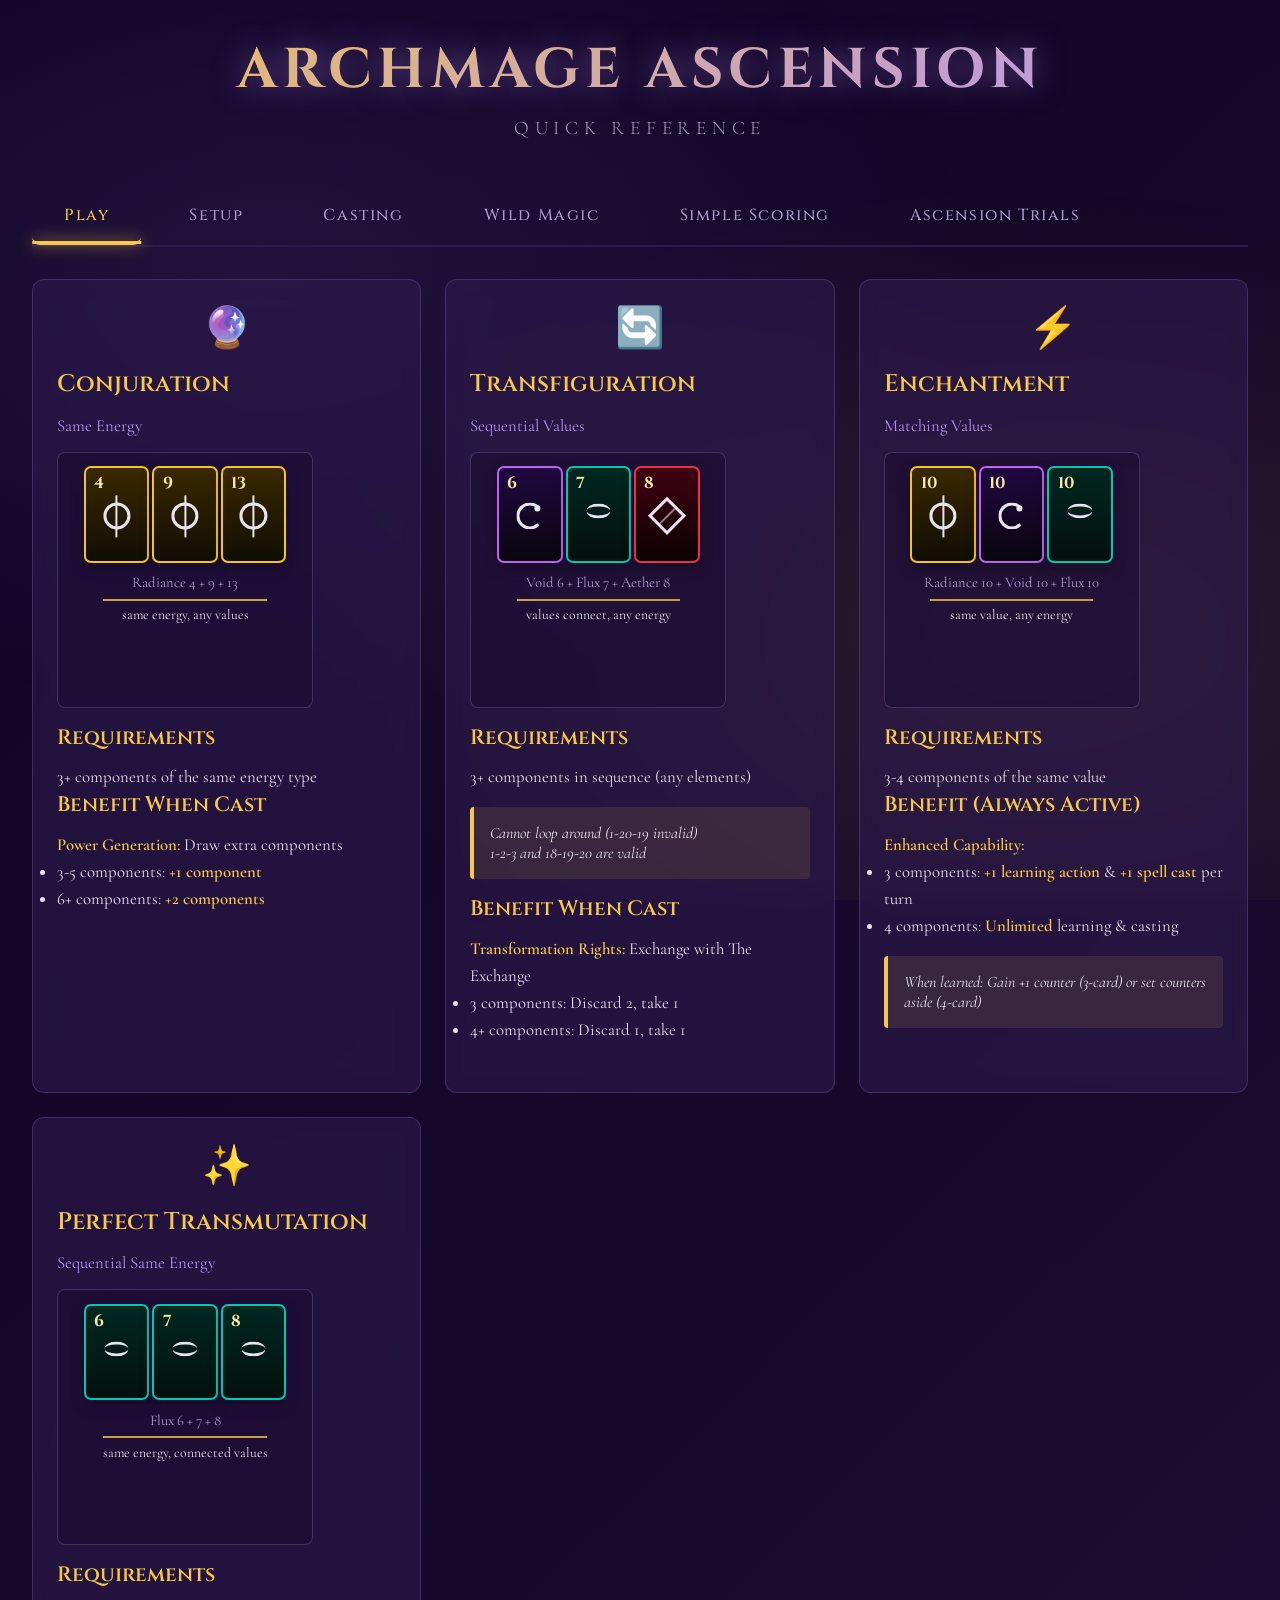
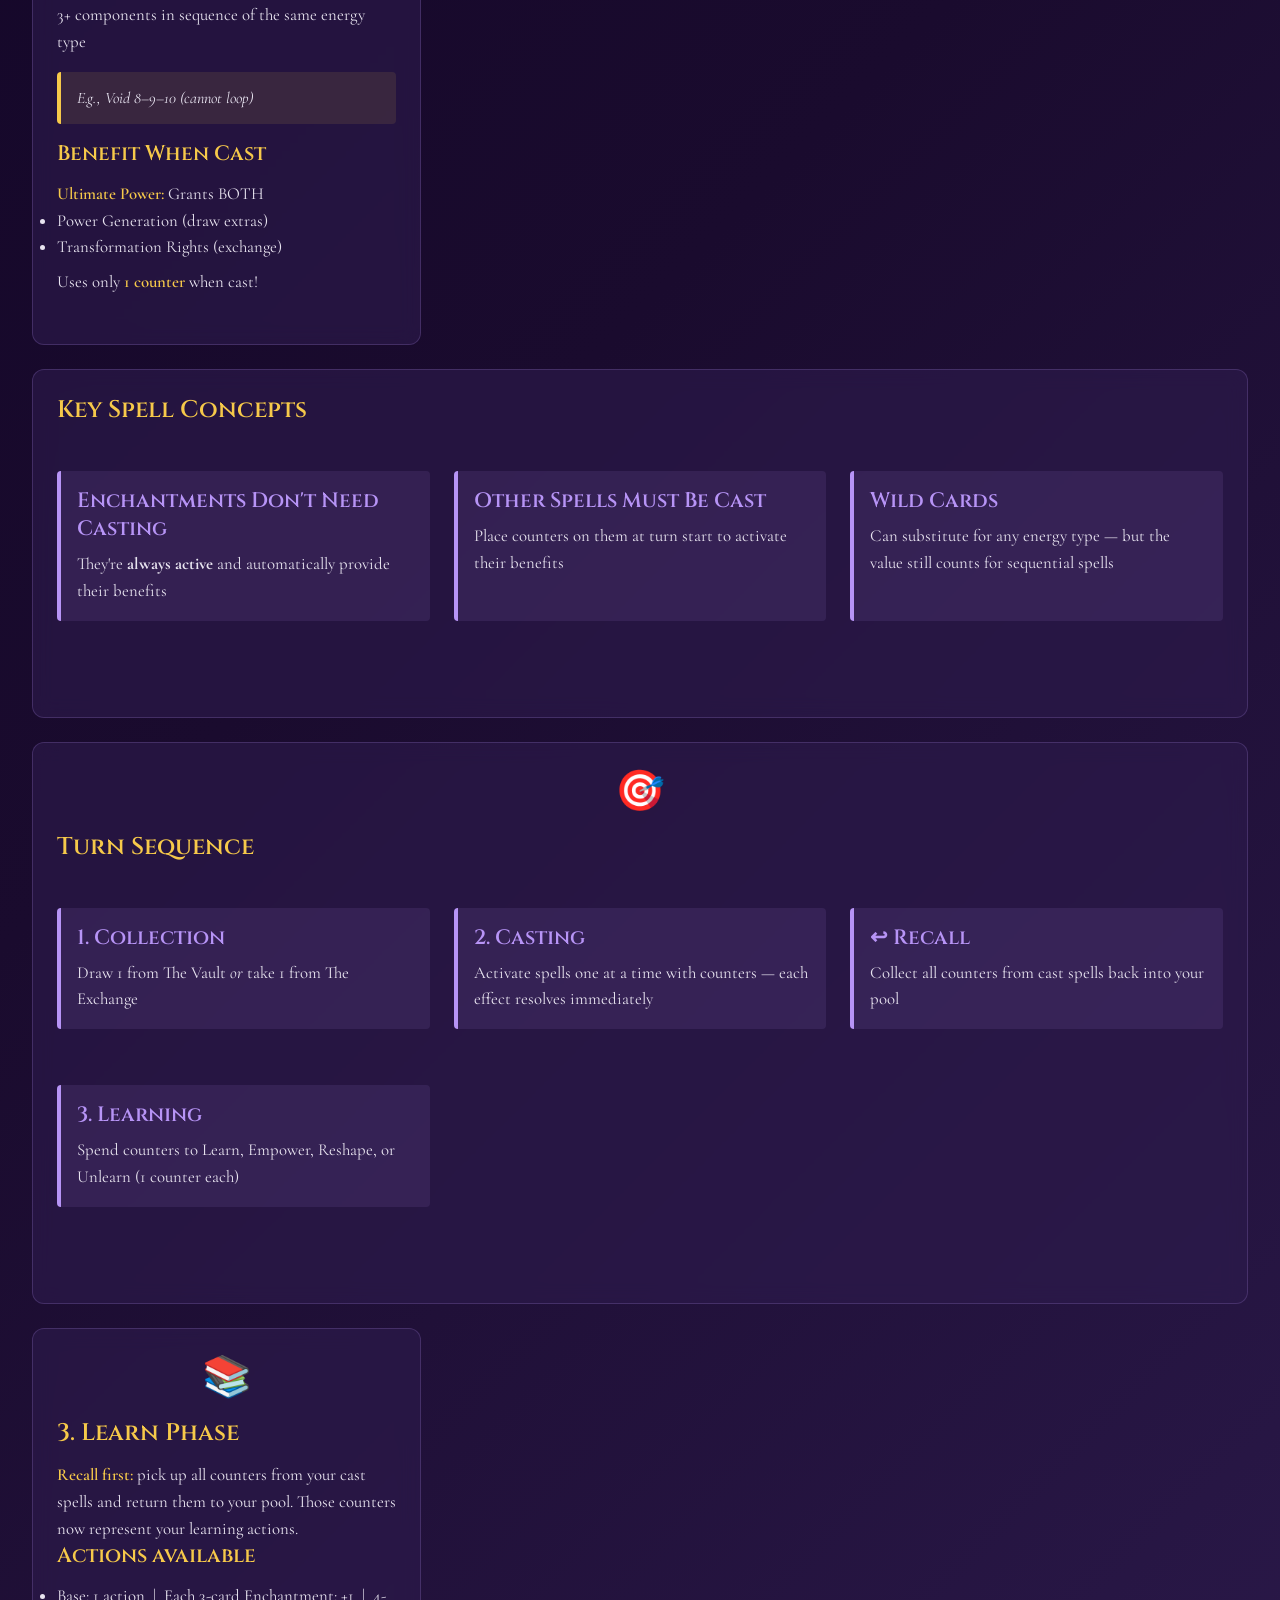
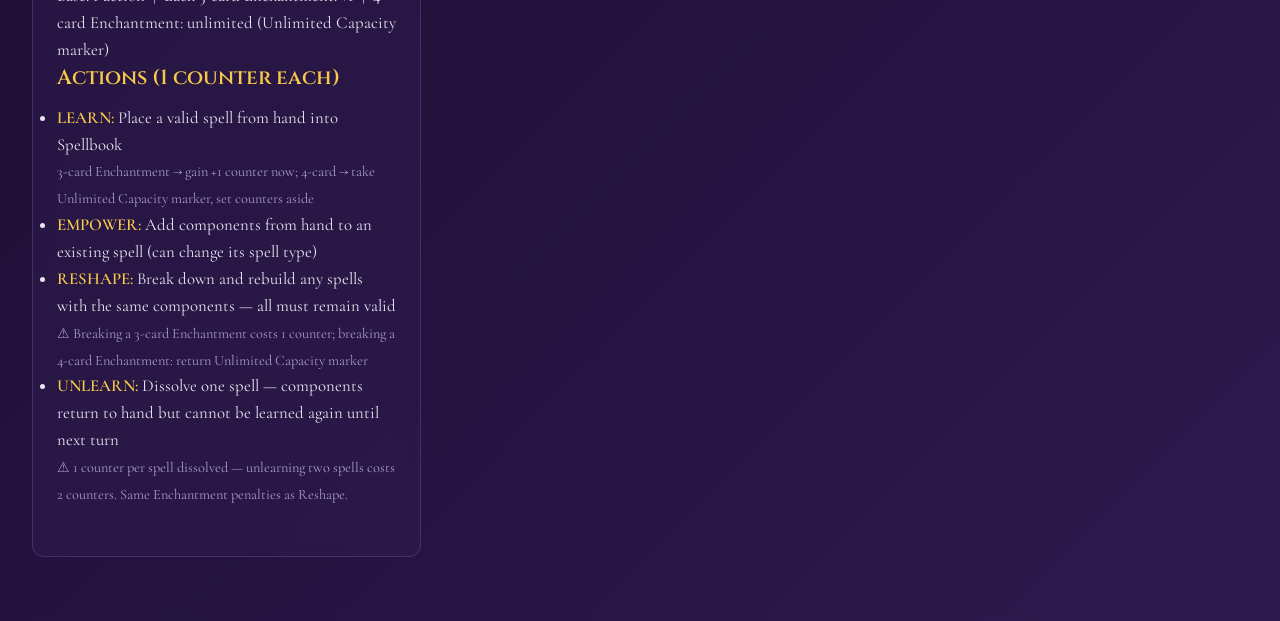
==== commit 6352c7be: "Updated webpages" ====
--- a/archmage-reference.html
+++ b/archmage-reference.html
@@ -1,759 +1,1520 @@
-<!DOCTYPE html>
-<html lang="en">
-<head>
-    <meta charset="UTF-8">
-    <meta name="viewport" content="width=device-width, initial-scale=1.0">
-    <title>Archmage Ascension - Quick Reference</title>
-    <link href="https://fonts.googleapis.com/css2?family=Cinzel:wght@400;600;700&family=Cormorant+Garamond:wght@300;400;500;600&display=swap" rel="stylesheet">
-    <link rel="stylesheet" href="archmage-theme.css">
-</head>
-<body>
-    <div class="container">
-        <header>
-            <h1>ARCHMAGE ASCENSION</h1>
-            <div class="subtitle">Quick Reference</div>
-        </header>
-
-        <div class="tabs">
-            <button class="tab active" onclick="showTab('setup')">Setup</button>
-            <button class="tab" onclick="showTab('spells')">Spells</button>
-            <button class="tab" onclick="showTab('turn')">Turn Structure</button>
-            <button class="tab" onclick="showTab('casting')">Casting</button>
-            <button class="tab" onclick="showTab('wildmagic')">Wild Magic</button>
-            <button class="tab" onclick="showTab('scoring')">Simple Scoring</button>
-            <button class="tab" onclick="showTab('trials')">Ascension Trials</button>
-        </div>
-
-        <!-- SETUP TAB -->
-        <div id="setup" class="tab-content active">
-            <div class="grid">
-                <div class="card">
-                    <div class="card-icon">🎴</div>
-                    <h3>Deck Selection</h3>
-                    <ul>
-                        <li><span class="highlight">2–4 players:</span> Values 1–15 (62 cards)</li>
-                        <li><span class="highlight">5–7 players:</span> Values 1–20 (84 cards)</li>
-                    </ul>
-                    <p style="margin-top: 1rem; font-size: 0.95rem; color: var(--text-dim);">4 energies × values + 2 or 4 wilds</p>
-                </div>
-
-                <div class="card">
-                    <div class="card-icon">🃏</div>
-                    <h3>Starting Components</h3>
-                    <ul>
-                        <li><span class="highlight">All players:</span> 7 cards each</li>
-                        <li><span class="highlight">The Exchange:</span> 5 cards face-up</li>
-                        <li><span class="highlight">The Vault:</span> Remaining cards face-down</li>
-                        <li><span class="highlight">First player:</span> Determined randomly</li>
-                    </ul>
-                </div>
-
-                <div class="card">
-                    <div class="card-icon">⚡</div>
-                    <h3>Initial Sacrifice</h3>
-                    <p>Before the first turn begins:</p>
-                    <div class="phase-box" style="margin-top: 1rem;">
-                        <p><span class="highlight">Each player</span> simultaneously discards 1 component to Used Components</p>
-                    </div>
-                    <p style="margin-top: 1rem; font-size: 0.95rem; color: var(--text-dim);">This guarantees sufficient Wild Magic for final preparations</p>
-                </div>
-
-                <div class="card">
-                    <div class="card-icon">🔮</div>
-                    <h3>Starting Counters</h3>
-                    <p>Each player takes <span class="highlight">1 counter</span></p>
-                    <p style="margin-top: 1rem;">Counters represent your magical capacity for:</p>
-                    <ul style="margin-top: 0.5rem;">
-                        <li>Casting spells</li>
-                        <li>Taking learning actions</li>
-                    </ul>
-                </div>
-
-                <div class="card wide-card">
-                    <div class="card-icon">🌟</div>
-                    <h3>The Four Elements</h3>
-                    <div class="element-symbols">
-                        <div class="element">
-                            <span class="element-icon">♠</span>
-                            <span><span class="highlight">Spades:</span> Radiance</span>
-                        </div>
-                        <div class="element">
-                            <span class="element-icon">♥</span>
-                            <span><span class="highlight">Hearts:</span> Void</span>
-                        </div>
-                        <div class="element">
-                            <span class="element-icon">♦</span>
-                            <span><span class="highlight">Diamonds:</span> Flux</span>
-                        </div>
-                        <div class="element">
-                            <span class="element-icon">♣</span>
-                            <span><span class="highlight">Clubs:</span> Aether</span>
-                        </div>
-                    </div>
-                    <div class="note">
-                        Each card is a <strong>magical component</strong>: Energy (suit) + Value (1–20)
-                    </div>
-                </div>
-            </div>
-        </div>
-
-        <!-- SPELLS TAB -->
-        <div id="spells" class="tab-content">
-            <div class="grid">
-                <div class="card">
-                    <div class="card-icon">🔮</div>
-                    <h3>Conjuration</h3>
-                    <p><span class="accent-text">Same Energy</span></p>
-                    
-                    <h4>Requirements</h4>
-                    <p>3+ components of the same energy type</p>
-                    
-                    <h4>Benefit When Cast</h4>
-                    <p><span class="highlight">Power Generation:</span> Draw extra components</p>
-                    <ul>
-                        <li>3-5 components: <span class="highlight">+1 component</span></li>
-                        <li>6+ components: <span class="highlight">+2 components</span></li>
-                    </ul>
-                </div>
-
-                <div class="card">
-                    <div class="card-icon">🔄</div>
-                    <h3>Transfiguration</h3>
-                    <p><span class="accent-text">Sequential Values</span></p>
-                    
-                    <h4>Requirements</h4>
-                    <p>3+ components in sequence (any elements)</p>
-                    <div class="note">
-                        Cannot loop around (1-20-19 invalid)<br>
-                        1-2-3 and 18-19-20 are valid
-                    </div>
-                    
-                    <h4>Benefit When Cast</h4>
-                    <p><span class="highlight">Transformation Rights:</span> Exchange with The Exchange</p>
-                    <ul>
-                        <li>3 components: Discard 2, take 1</li>
-                        <li>4+ components: Discard 1, take 1</li>
-                    </ul>
-                </div>
-
-                <div class="card">
-                    <div class="card-icon">⚡</div>
-                    <h3>Enchantment</h3>
-                    <p><span class="accent-text">Matching Values</span></p>
-                    
-                    <h4>Requirements</h4>
-                    <p>3-4 components of the same value</p>
-                    
-                    <h4>Benefit (Always Active)</h4>
-                    <p><span class="highlight">Enhanced Capability:</span></p>
-                    <ul>
-                        <li>3 components: <span class="highlight">+1 learning action</span> & <span class="highlight">+1 spell cast</span> per turn</li>
-                        <li>4 components: <span class="highlight">Unlimited</span> learning & casting</li>
-                    </ul>
-                    <div class="note">
-                        When learned: Gain +1 counter (3-card) or set counters aside (4-card)
-                    </div>
-                </div>
-
-                <div class="card">
-                    <div class="card-icon">✨</div>
-                    <h3>Perfect Transmutation</h3>
-                    <p><span class="accent-text">Sequential Same Energy</span></p>
-                    
-                    <h4>Requirements</h4>
-                    <p>3+ components in sequence of the same energy type</p>
-                    <div class="note">
-                        E.g., Void 8–9–10 (cannot loop)
-                    </div>
-                    
-                    <h4>Benefit When Cast</h4>
-                    <p><span class="highlight">Ultimate Power:</span> Grants BOTH</p>
-                    <ul>
-                        <li>Power Generation (draw extras)</li>
-                        <li>Transformation Rights (exchange)</li>
-                    </ul>
-                    <p style="margin-top: 0.5rem;">Uses only <span class="highlight">1 counter</span> when cast!</p>
-                </div>
-
-                <div class="card wide-card">
-                    <h3>Key Spell Concepts</h3>
-                    <div class="grid" style="margin-top: 1rem;">
-                        <div class="phase-box">
-                            <h4>Enchantments Don't Need Casting</h4>
-                            <p>They're <strong>always active</strong> and automatically provide their benefits</p>
-                        </div>
-                        <div class="phase-box">
-                            <h4>Other Spells Must Be Cast</h4>
-                            <p>Place counters on them at turn start to activate their benefits</p>
-                        </div>
-                        <div class="phase-box">
-                            <h4>Wild Cards</h4>
-                            <p>Can substitute for any energy type — but the value still counts for sequential spells</p>
-                        </div>
-                    </div>
-                </div>
-            </div>
-        </div>
-
-        <!-- TURN STRUCTURE TAB -->
-        <div id="turn" class="tab-content">
-            <div class="grid">
-                <div class="card wide-card">
-                    <div class="card-icon">🎯</div>
-                    <h3>Turn Sequence</h3>
-                    <div class="grid" style="margin-top: 1rem;">
-                        <div class="phase-box">
-                            <h4>1. Collection</h4>
-                            <p>Draw 1 from The Vault <em>or</em> take 1 from The Exchange</p>
-                        </div>
-                        <div class="phase-box">
-                            <h4>2. Casting</h4>
-                            <p>Activate spells one at a time with counters — each effect resolves immediately</p>
-                        </div>
-                        <div class="phase-box">
-                            <h4>3. Learning</h4>
-                            <p>Counters refresh — use them to Learn, Empower, Reshape, or Unlearn</p>
-                        </div>
-                    </div>
-                </div>
-
-                <div class="card">
-                    <div class="card-icon">📥</div>
-                    <h3>1. Collection Phase</h3>
-                    
-                    <h4>Choose one</h4>
-                    <ul>
-                        <li>Draw 1 from The Vault, OR</li>
-                        <li>Take 1 from The Exchange (immediately replace from The Vault)</li>
-                    </ul>
-
-                    <div class="note" style="margin-top: 1rem;">
-                        That's it — no extra draws here. Conjuration bonus draws happen during the Casting Phase when you cast the spell.
-                    </div>
-                </div>
-
-                <div class="card">
-                    <div class="card-icon">⚡</div>
-                    <h3>2. Casting Phase</h3>
-
-                    <p>Activate spells by placing <span class="highlight">1 counter per spell</span>. Effects resolve <strong>immediately</strong> — one spell at a time.</p>
-
-                    <h4>Casting Conjuration</h4>
-                    <ul>
-                        <li>3–5 cards: draw <span class="highlight">+1</span> from The Vault</li>
-                        <li>6+ cards: draw <span class="highlight">+2</span> from The Vault</li>
-                    </ul>
-
-                    <h4>Casting Transfiguration</h4>
-                    <ul>
-                        <li>3-card: discard 2 from hand → take 1 from Exchange</li>
-                        <li>4+-card: discard 1 from hand → take 1 from Exchange</li>
-                    </ul>
-                    <p style="margin-top:0.5rem; font-size:0.9rem; color:var(--text-dim);">Discarded components go to Used Components. Replace Exchange card from Vault immediately.</p>
-
-                    <div class="note" style="margin-top: 1rem;">
-                        <strong>Can't resolve = can't cast.</strong> If you lack the cards to complete a Transfiguration exchange, you cannot cast that spell this turn.
-                    </div>
-                </div>
-
-                <div class="card">
-                    <div class="card-icon">📚</div>
-                    <h3>3. Learn Phase</h3>
-
-                    <p><span class="highlight">Counters refresh</span> — all counters return to your pool and now represent learning actions.</p>
-
-                    <h4>Actions available</h4>
-                    <ul>
-                        <li>Base: 1 action &nbsp;|&nbsp; Each 3-card Enchantment: +1 &nbsp;|&nbsp; 4-card Enchantment: unlimited</li>
-                    </ul>
-
-                    <h4>Actions (1 counter each)</h4>
-                    <ul>
-                        <li><span class="highlight">LEARN:</span> Place a valid spell from hand into Spellbook
-                            <br><span style="font-size:0.9rem;color:var(--text-dim);">3-card Enchantment → gain +1 counter now; 4-card → unlimited capacity now</span></li>
-                        <li><span class="highlight">EMPOWER:</span> Add components from hand to an existing spell (can change its spell type)</li>
-                        <li><span class="highlight">RESHAPE:</span> Break down and rebuild any spells with the same components — all must remain valid
-                            <br><span style="font-size:0.9rem;color:var(--text-dim);">⚠ Breaking a 3-card Enchantment costs 1 counter; breaking a 4-card Enchantment removes unlimited capacity</span></li>
-                        <li><span class="highlight">UNLEARN:</span> Dissolve one spell — components return to hand but cannot be learned again until next turn
-                            <br><span style="font-size:0.9rem;color:var(--text-dim);">⚠ Same counter penalties as Reshape if the spell was an Enchantment</span></li>
-                    </ul>
-                </div>
-            </div>
-        </div>
-
-        <!-- CASTING TAB -->
-        <div id="casting" class="tab-content">
-            <div class="grid">
-                <div class="card wide-card">
-                    <div class="card-icon">⚡</div>
-                    <h3>Understanding Counters</h3>
-                    <div class="grid" style="margin-top: 1rem;">
-                        <div class="phase-box">
-                            <h4>At Turn Start</h4>
-                            <p>Counters represent <strong>spells you can cast</strong></p>
-                            <p style="margin-top: 0.5rem;">Place them on spells to activate their benefits</p>
-                        </div>
-                        <div class="phase-box">
-                            <h4>During Learn Phase</h4>
-                            <p>Same counters represent <strong>learning actions available</strong></p>
-                            <p style="margin-top: 0.5rem;">Use them to Learn/Empower/Reshape/Unlearn</p>
-                        </div>
-                    </div>
-                </div>
-
-                <div class="card">
-                    <div class="card-icon">🎲</div>
-                    <h3>Counter Management</h3>
-                    
-                    <h4>Gaining Counters</h4>
-                    <ul>
-                        <li>Start: <span class="highlight">1 counter</span></li>
-                        <li>Learn 3-component Enchantment: <span class="highlight">+1 counter</span></li>
-                        <li>Learn 4-component Enchantment: <span class="highlight">Unlimited</span> (set aside counters)</li>
-                    </ul>
-
-                    <h4>Losing Counters</h4>
-                    <ul>
-                        <li>Break/Unlearn 3-card Enchantment: <span class="highlight">−1 counter</span></li>
-                        <li>Break/Unlearn 4-card Enchantment: <span class="highlight">lose unlimited capacity</span></li>
-                    </ul>
-                    
-                    <div class="note" style="margin-top: 1rem;">
-                        Keep your counters in front of you throughout the game
-                    </div>
-                </div>
-
-                <div class="card">
-                    <div class="card-icon">🎯</div>
-                    <h3>Strategic Casting</h3>
-                    
-                    <p>Example with 2 counters:</p>
-                    <div class="phase-box" style="margin-top: 1rem;">
-                        <p><strong>Option 1:</strong> Cast 2 Conjurations → Maximum gathering</p>
-                        <p style="margin-top: 0.5rem;"><strong>Option 2:</strong> Cast 1 Conjuration + 1 Transfiguration → Gathering + transforming</p>
-                    </div>
-                    
-                    <div class="note" style="margin-top: 1rem;">
-                        <strong>Perfect Transmutation</strong> uses only 1 counter but grants both benefits!
-                    </div>
-                </div>
-
-                <div class="card">
-                    <div class="card-icon">💫</div>
-                    <h3>Enchantments Special Rules</h3>
-                    
-                    <ul>
-                        <li><span class="highlight">Always active</span> - no casting needed</li>
-                        <li><span class="highlight">Don't use counters</span> for activation</li>
-                        <li><span class="highlight">Automatically boost</span> your capacity</li>
-                        <li><span class="highlight">Stack with each other</span></li>
-                    </ul>
-                    
-                    <div class="note" style="margin-top: 1rem;">
-                        3 three-component Enchantments = 4 total counters (1 base + 3 bonus)
-                    </div>
-                </div>
-            </div>
-        </div>
-
-        <!-- WILD MAGIC TAB -->
-        <div id="wildmagic" class="tab-content">
-            <div class="grid">
-                <div class="card wide-card">
-                    <div class="card-icon">🌊</div>
-                    <h3>Wild Magic Surge</h3>
-                    
-                    <h4>When It Happens</h4>
-                    <p>The instant <span class="highlight">The Vault empties</span>, Wild Magic erupts!</p>
-                    
-                    <div class="note" style="margin-top: 1rem;">
-                        <strong>Why the Initial Sacrifice matters:</strong> The component each player discarded at game start guarantees there will be sufficient Wild Magic for final preparations before the Ascension Trial.
-                    </div>
-                </div>
-
-                <div class="card">
-                    <div class="card-icon">🔀</div>
-                    <h3>Creating Wild Magic Surge</h3>
-                    
-                    <h4>Setup</h4>
-                    <ol>
-                        <li>Shuffle <span class="highlight">The Exchange</span> together with <span class="highlight">Used Components</span></li>
-                        <li>This forms the <span class="highlight">Wild Magic Surge</span> pile</li>
-                        <li>Keep turn order as normal</li>
-                    </ol>
-                    
-                    <div class="note" style="margin-top: 1rem;">
-                        There is no Exchange during this phase
-                    </div>
-                </div>
-
-                <div class="card">
-                    <div class="card-icon">⚡</div>
-                    <h3>Modified Turn Structure</h3>
-                    
-                    <h4>Before Turn: Choose Spells to Cast</h4>
-                    <p>Place counters as normal, but benefits are limited (see below)</p>
-                    
-                    <h4>Collection Phase</h4>
-                    <p>Draw <span class="highlight">exactly 1 component</span> from Wild Magic Surge</p>
-                    <ul style="margin-top: 0.5rem;">
-                        <li>Ignore base acquisition options</li>
-                        <li>Ignore all Conjuration bonuses</li>
-                    </ul>
-                    
-                    <h4>Casting Phase</h4>
-                    <p><span class="highlight">No spell effects</span> — casting is suspended; The Vault and Exchange are gone</p>
-                    
-                    <h4>Learn Phase</h4>
-                    <p><span class="highlight">Unchanged</span> - use learning actions normally</p>
-                </div>
-
-                <div class="card wide-card">
-                    <div class="card-icon">⚠️</div>
-                    <h3>Why Cast Spells Lose Effectiveness</h3>
-                    <p>When Wild Magic erupts, the fundamental structure of magical reality destabilizes:</p>
-                    <div class="grid" style="margin-top: 1rem;">
-                        <div class="phase-box">
-                            <h4>❌ Conjurations</h4>
-                            <p><strong>No bonus draws</strong> - There are no stable elemental sources to draw from; all magic is chaotic and uncontrolled</p>
-                        </div>
-                        <div class="phase-box">
-                            <h4>❌ Transfigurations</h4>
-                            <p><strong>No transformations</strong> — The Exchange has collapsed; there's nowhere to perform careful exchanges</p>
-                        </div>
-                        <div class="phase-box">
-                            <h4>✅ Enchantments</h4>
-                            <p><strong>Still work!</strong> - As permanent self-enhancements, Enchantments continue to boost your learning capacity and casting ability even amid chaos</p>
-                        </div>
-                    </div>
-                    
-                    <div class="note" style="margin-top: 1rem;">
-                        You can still cast spells during this phase (place counters on them if you wish), but only Enchantments provide their normal benefits. Conjurations and Transfigurations remain inert until the trial.
-                    </div>
-                </div>
-
-                <div class="card">
-                    <div class="card-icon">🏁</div>
-                    <h3>Game End</h3>
-                    
-                    <p>When the <span class="highlight">Wild Magic Surge pile is depleted</span>, proceed immediately to your chosen end-game method:</p>
-                    
-                    <div class="phase-box" style="margin-top: 1rem;">
-                        <h4>Option 1: Simple Scoring</h4>
-                        <p>Tally Recognition Points from all spells</p>
-                    </div>
-                    
-                    <div class="phase-box">
-                        <h4>Option 2: The Ascension Trial (Recommended)</h4>
-                        <p>Face six magical challenges to prove your mastery</p>
-                    </div>
-                </div>
-            </div>
-        </div>
-
-        <!-- SIMPLE SCORING TAB -->
-        <div id="scoring" class="tab-content">
-            <div class="grid">
-                <div class="card wide-card">
-                    <div class="card-icon">📊</div>
-                    <h3>Simple Evaluation</h3>
-                    <p><span class="accent-text">For Casual/Quick Play</span></p>
-                    
-                    <p style="margin-top: 1rem;">This is a faster, less competitive scoring method suitable for casual play or when you want to avoid the strategic depth of the Ascension Trial.</p>
-                    
-                    <h4 style="margin-top: 1.5rem;">How to Win</h4>
-                    <ol>
-                        <li>Tally <span class="highlight">Recognition Points</span> from all spells in your Spellbook</li>
-                        <li>Player with <span class="highlight">most Recognition Points wins</span></li>
-                    </ol>
-                    
-                    <h4>Tiebreakers (in order)</h4>
-                    <ol>
-                        <li>Most spells</li>
-                        <li>Most components in largest single spell</li>
-                    </ol>
-                </div>
-
-                <div class="card wide-card">
-                    <h3>Recognition Points by Spell Size</h3>
-                    <table>
-                        <thead>
-                            <tr>
-                                <th>Size</th>
-                                <th>Conjuration</th>
-                                <th>Transfiguration</th>
-                                <th>Enchantment</th>
-                                <th>Perfect Transmutation</th>
-                            </tr>
-                        </thead>
-                        <tbody>
-                            <tr><td>3</td><td>3</td><td>5</td><td>6</td><td>7</td></tr>
-                            <tr><td>4</td><td>4</td><td>7</td><td>15</td><td>10</td></tr>
-                            <tr><td>5</td><td>6</td><td>10</td><td>—</td><td>14</td></tr>
-                            <tr><td>6</td><td>9</td><td>14</td><td>—</td><td>19</td></tr>
-                            <tr><td>7</td><td>13</td><td>19</td><td>—</td><td>25</td></tr>
-                            <tr><td>8</td><td>18</td><td>25</td><td>—</td><td>32</td></tr>
-                            <tr><td>9</td><td>24</td><td>32</td><td>—</td><td>40</td></tr>
-                            <tr><td>10</td><td>31</td><td>40</td><td>—</td><td>49</td></tr>
-                            <tr><td>11</td><td>39</td><td>49</td><td>—</td><td>59</td></tr>
-                            <tr><td>12</td><td>48</td><td>59</td><td>—</td><td>70</td></tr>
-                        </tbody>
-                    </table>
-                </div>
-
-                <div class="card">
-                    <div class="card-icon">📝</div>
-                    <h3>Scoring Example</h3>
-                    
-                    <h4>Your Spellbook</h4>
-                    <ul>
-                        <li>5-component Conjuration = <span class="highlight">6 points</span></li>
-                        <li>4-component Transfiguration = <span class="highlight">7 points</span></li>
-                        <li>3-component Enchantment = <span class="highlight">6 points</span></li>
-                        <li>6-component Perfect Transmutation = <span class="highlight">19 points</span></li>
-                    </ul>
-                    
-                    <div class="phase-box" style="margin-top: 1rem;">
-                        <h4>Total: 38 Recognition Points</h4>
-                    </div>
-                </div>
-
-                <div class="card">
-                    <div class="card-icon">💡</div>
-                    <h3>Quick Tips</h3>
-                    
-                    <ul>
-                        <li><span class="highlight">Perfect Transmutations</span> score the highest per component</li>
-                        <li><span class="highlight">4-component Enchantments</span> have a huge scoring spike (15 points)</li>
-                        <li>Longer spells score <span class="highlight">exponentially better</span> than multiple short ones</li>
-                        <li>A single 7-component spell often scores more than two 4-component spells</li>
-                    </ul>
-                </div>
-            </div>
-        </div>
-
-        <!-- ASCENSION TRIALS TAB -->
-        <div id="trials" class="tab-content">
-            <div class="grid">
-                <div class="card wide-card">
-                    <div class="card-icon">🏆</div>
-                    <h3>The Ascension Trial</h3>
-                    <p><span class="accent-text">Recommended End Game Method</span></p>
-                    
-                    <p style="margin-top: 1rem; font-size: 1.1rem;">A strategic, interactive finale that rewards how you built your magical power. The wizard who demonstrates the greatest mastery across six magical challenges becomes THE Archmage.</p>
-                    
-                    <div style="text-align: center; margin: 2rem 0;">
-                        <a href="trials.html" style="
-                            display: inline-block;
-                            padding: 1.5rem 3rem;
-                            background: linear-gradient(135deg, var(--gold) 0%, var(--accent) 100%);
-                            color: var(--primary);
-                            text-decoration: none;
-                            font-family: 'Cinzel', serif;
-                            font-size: 1.3rem;
-                            font-weight: 700;
-                            letter-spacing: 0.1em;
-                            border-radius: 8px;
-                            box-shadow: 0 8px 32px rgba(246, 201, 74, 0.4);
-                            transition: all 0.3s ease;
-                        " onmouseover="this.style.transform='translateY(-4px)'; this.style.boxShadow='0 12px 40px rgba(246, 201, 74, 0.6)'" onmouseout="this.style.transform='translateY(0)'; this.style.boxShadow='0 8px 32px rgba(246, 201, 74, 0.4)'">
-                            LAUNCH ASCENSION TRIAL ⚡
-                        </a>
-                    </div>
-                    
-                    <div class="note">
-                        <strong>The trials.html app handles all calculations automatically</strong> - power domains, allocations, tie-breakers, and winner determination. Just enter your spells and make your strategic choices!
-                    </div>
-                </div>
-
-                <div class="card">
-                    <div class="card-icon">⚗️</div>
-                    <h3>Overview</h3>
-                    
-                    <h4>The Process</h4>
-                    <ol>
-                        <li>Calculate <span class="highlight">Power</span> from each domain based on your spells</li>
-                        <li>Secretly allocate Power to <span class="highlight">6 Trials</span></li>
-                        <li>Reveal simultaneously</li>
-                        <li>Highest legal power wins each Trial's Recognition Points</li>
-                    </ol>
-                </div>
-
-                <div class="card">
-                    <div class="card-icon">🔥</div>
-                    <h3>Power Calculation</h3>
-                    
-                    <div class="formula">
-                        3-4 components: Power = Length<br>
-                        5-6 components: Power = Length × 1.5 (round normally)<br>
-                        7+ components: Power = Length × 2.0
-                    </div>
-                    
-                    <h4 style="margin-top: 1rem;">Examples</h4>
-                    <table style="margin-top: 0.5rem;">
-                        <tr><td>3 components</td><td>= 3 power</td></tr>
-                        <tr><td>5 components</td><td>= 8 power (5 × 1.5 = 7.5 → 8)</td></tr>
-                        <tr><td>7 components</td><td>= 14 power</td></tr>
-                    </table>
-                </div>
-
-                <div class="card wide-card">
-                    <div class="card-icon">💫</div>
-                    <h3>Power Domains</h3>
-                    <div class="grid" style="margin-top: 1rem;">
-                        <div class="phase-box">
-                            <h4>Energy Power</h4>
-                            <p>Combined power from <span class="highlight">Conjurations</span> in each energy type</p>
-                            <p style="margin-top: 0.5rem; font-size: 0.95rem; color: var(--text-dim);">Four separate domains (Radiance, Void, Flux, Aether)</p>
-                        </div>
-                        <div class="phase-box">
-                            <h4>Transformation Power</h4>
-                            <p>Total length of all <span class="highlight">Transfiguration</span> spells</p>
-                            <p style="margin-top: 0.5rem; font-size: 0.95rem; color: var(--text-dim);">Perfect Transmutations count as Transfigurations</p>
-                        </div>
-                        <div class="phase-box">
-                            <h4>Enchantment Power</h4>
-                            <p>Total size of all <span class="highlight">Enchantments</span></p>
-                            <p style="margin-top: 0.5rem; font-size: 0.95rem; color: var(--text-dim);">Sum of all Enchantment component counts</p>
-                        </div>
-                    </div>
-                </div>
-
-                <div class="card">
-                    <div class="card-icon">✨</div>
-                    <h3>Wild Magic Power</h3>
-                    
-                    <p>Bonus allocation flexibility:</p>
-                    
-                    <h4>Sources</h4>
-                    <ul>
-                        <li>Each Perfect Transmutation: <span class="highlight">+1 wild magic</span></li>
-                        <li>Each 4-component Enchantment: <span class="highlight">+1 wild magic</span></li>
-                    </ul>
-                    
-                    <h4>Rules</h4>
-                    <ul>
-                        <li>Only add to trials you're already attempting (with ≥1 normal power)</li>
-                        <li>Doesn't count as a domain source</li>
-                        <li>Affects total only (not tie-breakers)</li>
-                    </ul>
-                </div>
-
-                <div class="card wide-card">
-                    <div class="card-icon">🎯</div>
-                    <h3>The Six Trials</h3>
-                    <table>
-                        <thead>
-                            <tr>
-                                <th>Trial</th>
-                                <th>Requirements</th>
-                                <th>What Winning Proves</th>
-                            </tr>
-                        </thead>
-                        <tbody>
-                            <tr>
-                                <td><strong>Energy Purity</strong></td>
-                                <td>Exactly one energy domain</td>
-                                <td>Unmatched mastery of a single element</td>
-                            </tr>
-                            <tr>
-                                <td><strong>Energy Harmony</strong></td>
-                                <td>2+ different energy domains</td>
-                                <td>Ability to harmonize multiple elements</td>
-                            </tr>
-                            <tr>
-                                <td><strong>Transformation</strong></td>
-                                <td>Transformation domain only</td>
-                                <td>Superior transformation mastery</td>
-                            </tr>
-                            <tr>
-                                <td><strong>Enchantment</strong></td>
-                                <td>Enchantment domain only</td>
-                                <td>Mastery of enduring enchantments</td>
-                            </tr>
-                            <tr>
-                                <td><strong>Focused Power</strong></td>
-                                <td>Exactly one domain (any type)</td>
-                                <td>True mastery through specialization</td>
-                            </tr>
-                            <tr>
-                                <td><strong>Universal Power</strong></td>
-                                <td>2+ different domains (any mix)</td>
-                                <td>Versatility needed to lead all wizards</td>
-                            </tr>
-                        </tbody>
-                    </table>
-                </div>
-
-                <div class="card wide-card">
-                    <h3>Recognition Points by Player Count</h3>
-                    
-                    <table style="margin-bottom: 1.5rem;">
-                        <thead>
-                            <tr>
-                                <th>Trial</th>
-                                <th>2p</th>
-                                <th>3p</th>
-                                <th>4p</th>
-                                <th>5p</th>
-                            </tr>
-                        </thead>
-                        <tbody>
-                            <tr><td>Energy Purity</td><td>6</td><td>8</td><td>8</td><td>8</td></tr>
-                            <tr><td>Energy Harmony</td><td>4</td><td>5</td><td>6</td><td>6</td></tr>
-                            <tr><td>Transformation</td><td>7</td><td>9</td><td>9</td><td>9</td></tr>
-                            <tr><td>Enchantment</td><td>4</td><td>5</td><td>6</td><td>6</td></tr>
-                            <tr><td>Focused Power</td><td>6</td><td>7</td><td>7</td><td>7</td></tr>
-                            <tr><td>Universal Power</td><td>3</td><td>4</td><td>5</td><td>5</td></tr>
-                            <tr><td>Complete Mastery</td><td>—</td><td>—</td><td>—</td><td>6</td></tr>
-                            <tr style="background: rgba(246, 201, 74, 0.1);">
-                                <td><strong>Total Pool</strong></td>
-                                <td><strong>30</strong></td>
-                                <td><strong>38</strong></td>
-                                <td><strong>41</strong></td>
-                                <td><strong>47</strong></td>
-                            </tr>
-                        </tbody>
-                    </table>
-
-                    <div class="note">
-                        <strong>6–7 Players:</strong> Both 1st and 2nd place score Recognition Points in each trial. Use the <a href="trials.html" style="color: var(--gold);">trials app</a> for complete 6–7 player scoring tables.
-                    </div>
-                </div>
-
-                <div class="card">
-                    <div class="card-icon">⚖️</div>
-                    <h3>Tie-Breakers</h3>
-                    
-                    <p>When trials tie, resolve in order:</p>
-                    
-                    <ol style="margin-top: 1rem;">
-                        <li><span class="highlight">Utilization:</span> Power used ÷ Total capacity of domains used</li>
-                        <li><span class="highlight">Focus:</span> Power on this trial ÷ Total power across all domains</li>
-                        <li><span class="highlight">Breadth:</span> More distinct sources (Harmony/Universal only)</li>
-                        <li><span class="highlight">Shared Recognition:</span> Both players get full points</li>
-                    </ol>
-                </div>
-            </div>
-        </div>
-    </div>
-
-    <script>
-        function showTab(tabName) {
-            // Hide all tab contents
-            const contents = document.querySelectorAll('.tab-content');
-            contents.forEach(content => content.classList.remove('active'));
-            
-            // Remove active class from all tabs
-            const tabs = document.querySelectorAll('.tab');
-            tabs.forEach(tab => tab.classList.remove('active'));
-            
-            // Show selected tab content
-            document.getElementById(tabName).classList.add('active');
-            
-            // Add active class to clicked tab
-            event.target.classList.add('active');
-        }
-    </script>
-</body>
-</html>
+﻿<!DOCTYPE html>
+<html lang="en">
+<head>
+    <meta charset="UTF-8">
+    <meta name="viewport" content="width=device-width, initial-scale=1.0">
+    <title>Archmage Ascension - Quick Reference</title>
+    <link href="https://fonts.googleapis.com/css2?family=Cinzel:wght@400;600;700&family=Cormorant+Garamond:wght@300;400;500;600&display=swap" rel="stylesheet">
+    <link rel="stylesheet" href="archmage-theme.css">
+    <style>
+        .spell-entry-header {
+            display: flex;
+            align-items: flex-start;
+            justify-content: space-between;
+            gap: 1rem;
+        }
+
+        .spell-combo-example {
+            flex: 0 1 16rem;
+            width: min(16rem, 100%);
+            max-width: 100%;
+            margin: 0.75rem 0 1rem;
+            padding: 0.85rem;
+            background: rgba(26, 11, 46, 0.5);
+            border: 1px solid rgba(183, 148, 246, 0.24);
+            border-radius: 8px;
+        }
+
+        .spell-combo-cards {
+            display: flex;
+            gap: 0.18rem;
+            justify-content: center;
+            min-width: 0;
+        }
+
+        .spell-mini-card {
+            width: clamp(3.35rem, 7vw, 4.1rem);
+            aspect-ratio: 64 / 94;
+            position: relative;
+            flex: 0 1 4.1rem;
+            border: 2px solid currentColor;
+            border-radius: 7px;
+            background: linear-gradient(180deg, var(--mini-bg-1), var(--mini-bg-2));
+            box-shadow: 0 0.35rem 0.85rem rgba(0, 0, 0, 0.26);
+            color: var(--mini-bright);
+        }
+
+        .spell-mini-value {
+            position: absolute;
+            top: 0.45rem;
+            left: 0.52rem;
+            font-family: 'Cinzel', serif;
+            font-size: 1rem;
+            font-weight: 700;
+            line-height: 1;
+            color: #f7e7a8;
+        }
+
+        .spell-mini-symbol {
+            position: absolute;
+            left: 50%;
+            top: 52%;
+            width: 1.7rem;
+            height: 1.7rem;
+            transform: translate(-50%, -50%);
+        }
+
+        .spell-mini-symbol::before,
+        .spell-mini-symbol::after {
+            content: '';
+            position: absolute;
+            inset: 0;
+        }
+
+        .spell-mini-symbol.radiance::before {
+            border: 3px solid currentColor;
+            border-radius: 50%;
+        }
+
+        .spell-mini-symbol.radiance::after {
+            left: 50%;
+            top: -0.45rem;
+            bottom: -0.45rem;
+            width: 2px;
+            transform: translateX(-50%);
+            background: currentColor;
+        }
+
+        .spell-mini-symbol.void::before {
+            border: 3px solid currentColor;
+            border-right-color: transparent;
+            border-radius: 50%;
+        }
+
+        .spell-mini-symbol.void::after {
+            width: 0.36rem;
+            height: 0.36rem;
+            left: 1.15rem;
+            top: 0.18rem;
+            border-radius: 50%;
+            background: currentColor;
+        }
+
+        .spell-mini-symbol.flux::before,
+        .spell-mini-symbol.flux::after {
+            left: 0.08rem;
+            right: 0.08rem;
+            height: 0.8rem;
+            border: 3px solid currentColor;
+            border-left: 0;
+            border-right: 0;
+            border-radius: 50%;
+        }
+
+        .spell-mini-symbol.flux::before {
+            top: 0.05rem;
+            border-bottom: 0;
+        }
+
+        .spell-mini-symbol.flux::after {
+            bottom: 0.05rem;
+            border-top: 0;
+        }
+
+        .spell-mini-symbol.aether {
+            transform: translate(-50%, -50%) rotate(45deg);
+            border: 3px solid currentColor;
+        }
+
+        .spell-mini-symbol.aether::before {
+            left: 50%;
+            width: 2px;
+            transform: translateX(-50%);
+            background: currentColor;
+            opacity: 0.55;
+        }
+
+        .spell-mini-card.radiance {
+            --mini-bg-1: #3a2800;
+            --mini-bg-2: #100e04;
+            --mini-bright: #f5c518;
+        }
+
+        .spell-mini-card.void {
+            --mini-bg-1: #200840;
+            --mini-bg-2: #09060f;
+            --mini-bright: #c060f0;
+        }
+
+        .spell-mini-card.flux {
+            --mini-bg-1: #002820;
+            --mini-bg-2: #04100d;
+            --mini-bright: #00c8b4;
+        }
+
+        .spell-mini-card.aether {
+            --mini-bg-1: #400010;
+            --mini-bg-2: #0d0205;
+            --mini-bright: #e8304a;
+        }
+
+        .spell-combo-caption {
+            margin-top: 0.65rem;
+            text-align: center;
+            color: var(--text-dim);
+            font-size: 0.92rem;
+            line-height: 1.25;
+        }
+
+        .spell-combo-rule {
+            display: block;
+            width: 72%;
+            height: 2px;
+            margin: 0.45rem auto 0.35rem;
+            background: var(--gold);
+            opacity: 0.78;
+        }
+
+        .spell-combo-rule-text {
+            display: block;
+            color: var(--text);
+            font-size: 0.86rem;
+            line-height: 1.25;
+        }
+
+        @media (max-width: 620px) {
+            .spell-entry-header {
+                display: block;
+            }
+
+            .spell-combo-example {
+                width: min(100%, 16rem);
+                margin: 0.5rem 0 1rem;
+            }
+        }
+
+        @media (max-width: 900px) {
+            h1 {
+                font-size: 1.55rem;
+                letter-spacing: 0.02em;
+            }
+
+            .subtitle {
+                font-size: 0.82rem;
+                letter-spacing: 0.12em;
+            }
+
+            .tabs {
+                gap: 0.35rem;
+            }
+
+            .tab {
+                flex: 1 1 calc(50% - 0.35rem);
+                padding: 0.6rem 0.45rem;
+                font-size: 0.74rem;
+                letter-spacing: 0.02em;
+            }
+        }
+
+        @media (max-width: 420px) {
+            .spell-combo-example {
+                padding: 0.7rem;
+            }
+
+            .spell-mini-card {
+                width: clamp(3rem, 22vw, 3.55rem);
+            }
+        }
+    </style>
+</head>
+<body>
+    <div class="container">
+        <header>
+            <h1>ARCHMAGE ASCENSION</h1>
+            <div class="subtitle">Quick Reference</div>
+        </header>
+
+        <div class="tabs">
+            <button class="tab active" onclick="showTab('spells')">Play</button>
+            <button class="tab" onclick="showTab('setup')">Setup</button>
+            <button class="tab" onclick="showTab('casting')">Casting</button>
+            <button class="tab" onclick="showTab('wildmagic')">Wild Magic</button>
+            <button class="tab" onclick="showTab('scoring')">Simple Scoring</button>
+            <button class="tab" onclick="showTab('trials')">Ascension Trials</button>
+        </div>
+
+        <!-- SETUP TAB -->
+        <div id="setup" class="tab-content">
+            <div class="grid">
+                <div class="card">
+                    <div class="card-icon">🎴</div>
+                    <h3>Deck Selection</h3>
+                    <ul>
+                        <li><span class="highlight">2–4 players:</span> Values 1–15 (62 cards)</li>
+                        <li><span class="highlight">5–7 players:</span> Values 1–20 (84 cards)</li>
+                    </ul>
+                    <p style="margin-top: 1rem; font-size: 0.95rem; color: var(--text-dim);">4 energies × values + 2 or 4 wilds</p>
+                </div>
+
+                <div class="card">
+                    <div class="card-icon">🃏</div>
+                    <h3>Starting Components</h3>
+                    <ul>
+                        <li><span class="highlight">All players:</span> 7 cards each</li>
+                        <li><span class="highlight">The Exchange:</span> 5 cards face-up</li>
+                        <li><span class="highlight">The Vault:</span> Remaining cards face-down</li>
+                        <li><span class="highlight">First player:</span> Determined randomly</li>
+                    </ul>
+                </div>
+
+                <div class="card">
+                    <div class="card-icon">⚡</div>
+                    <h3>Initial Sacrifice</h3>
+                    <p>Before the first turn begins:</p>
+                    <div class="phase-box" style="margin-top: 1rem;">
+                        <p><span class="highlight">Each player</span> simultaneously discards 1 component to Used Components</p>
+                    </div>
+                    <p style="margin-top: 1rem; font-size: 0.95rem; color: var(--text-dim);">This guarantees sufficient Wild Magic for final preparations</p>
+                </div>
+
+                <div class="card">
+                    <div class="card-icon">🔮</div>
+                    <h3>Starting Counters</h3>
+                    <p>Each player takes <span class="highlight">1 counter</span></p>
+                    <p style="margin-top: 1rem;">Counters represent your magical capacity for:</p>
+                    <ul style="margin-top: 0.5rem;">
+                        <li>Casting spells</li>
+                        <li>Taking learning actions</li>
+                    </ul>
+                </div>
+
+                <div class="card wide-card">
+                    <div class="card-icon">🌟</div>
+                    <h3>The Four Elements</h3>
+                    <div class="element-symbols">
+                        <div class="element">
+                            <span class="element-icon">♠</span>
+                            <span><span class="highlight">Spades:</span> Radiance</span>
+                        </div>
+                        <div class="element">
+                            <span class="element-icon">♥</span>
+                            <span><span class="highlight">Hearts:</span> Void</span>
+                        </div>
+                        <div class="element">
+                            <span class="element-icon">♦</span>
+                            <span><span class="highlight">Diamonds:</span> Flux</span>
+                        </div>
+                        <div class="element">
+                            <span class="element-icon">♣</span>
+                            <span><span class="highlight">Clubs:</span> Aether</span>
+                        </div>
+                    </div>
+                    <div class="note">
+                        Each card is a <strong>magical component</strong>: Energy (suit) + Value (1–20)
+                    </div>
+                </div>
+            </div>
+        </div>
+
+        <!-- PLAY TAB -->
+        <div id="spells" class="tab-content active">
+            <div class="grid">
+                <div class="card">
+                    <div class="card-icon">🔮</div>
+                    <h3>Conjuration</h3>
+                    <p><span class="accent-text">Same Energy</span></p>
+                    <figure class="spell-combo-example" aria-label="Example Conjuration: Radiance 4, Radiance 9, and Radiance 13">
+                        <div class="spell-combo-cards" aria-hidden="true">
+                            <div class="spell-mini-card radiance"><span class="spell-mini-value">4</span><span class="spell-mini-symbol radiance"></span></div>
+                            <div class="spell-mini-card radiance"><span class="spell-mini-value">9</span><span class="spell-mini-symbol radiance"></span></div>
+                            <div class="spell-mini-card radiance"><span class="spell-mini-value">13</span><span class="spell-mini-symbol radiance"></span></div>
+                        </div>
+                        <figcaption class="spell-combo-caption">Radiance 4 + 9 + 13<span class="spell-combo-rule"></span><span class="spell-combo-rule-text">same energy, any values</span></figcaption>
+                    </figure>
+                    
+                    <h4>Requirements</h4>
+                    <p>3+ components of the same energy type</p>
+                    
+                    <h4>Benefit When Cast</h4>
+                    <p><span class="highlight">Power Generation:</span> Draw extra components</p>
+                    <ul>
+                        <li>3-5 components: <span class="highlight">+1 component</span></li>
+                        <li>6+ components: <span class="highlight">+2 components</span></li>
+                    </ul>
+                </div>
+
+                <div class="card">
+                    <div class="card-icon">🔄</div>
+                    <h3>Transfiguration</h3>
+                    <p><span class="accent-text">Sequential Values</span></p>
+                    <figure class="spell-combo-example" aria-label="Example Transfiguration: Void 6, Flux 7, and Aether 8">
+                        <div class="spell-combo-cards" aria-hidden="true">
+                            <div class="spell-mini-card void"><span class="spell-mini-value">6</span><span class="spell-mini-symbol void"></span></div>
+                            <div class="spell-mini-card flux"><span class="spell-mini-value">7</span><span class="spell-mini-symbol flux"></span></div>
+                            <div class="spell-mini-card aether"><span class="spell-mini-value">8</span><span class="spell-mini-symbol aether"></span></div>
+                        </div>
+                        <figcaption class="spell-combo-caption">Void 6 + Flux 7 + Aether 8<span class="spell-combo-rule"></span><span class="spell-combo-rule-text">values connect, any energy</span></figcaption>
+                    </figure>
+                    
+                    <h4>Requirements</h4>
+                    <p>3+ components in sequence (any elements)</p>
+                    <div class="note">
+                        Cannot loop around (1-20-19 invalid)<br>
+                        1-2-3 and 18-19-20 are valid
+                    </div>
+                    
+                    <h4>Benefit When Cast</h4>
+                    <p><span class="highlight">Transformation Rights:</span> Exchange with The Exchange</p>
+                    <ul>
+                        <li>3 components: Discard 2, take 1</li>
+                        <li>4+ components: Discard 1, take 1</li>
+                    </ul>
+                </div>
+
+                <div class="card">
+                    <div class="card-icon">⚡</div>
+                    <h3>Enchantment</h3>
+                    <p><span class="accent-text">Matching Values</span></p>
+                    <figure class="spell-combo-example" aria-label="Example Enchantment: Radiance 10, Void 10, and Flux 10">
+                        <div class="spell-combo-cards" aria-hidden="true">
+                            <div class="spell-mini-card radiance"><span class="spell-mini-value">10</span><span class="spell-mini-symbol radiance"></span></div>
+                            <div class="spell-mini-card void"><span class="spell-mini-value">10</span><span class="spell-mini-symbol void"></span></div>
+                            <div class="spell-mini-card flux"><span class="spell-mini-value">10</span><span class="spell-mini-symbol flux"></span></div>
+                        </div>
+                        <figcaption class="spell-combo-caption">Radiance 10 + Void 10 + Flux 10<span class="spell-combo-rule"></span><span class="spell-combo-rule-text">same value, any energy</span></figcaption>
+                    </figure>
+                    
+                    <h4>Requirements</h4>
+                    <p>3-4 components of the same value</p>
+                    
+                    <h4>Benefit (Always Active)</h4>
+                    <p><span class="highlight">Enhanced Capability:</span></p>
+                    <ul>
+                        <li>3 components: <span class="highlight">+1 learning action</span> & <span class="highlight">+1 spell cast</span> per turn</li>
+                        <li>4 components: <span class="highlight">Unlimited</span> learning & casting</li>
+                    </ul>
+                    <div class="note">
+                        When learned: Gain +1 counter (3-card) or set counters aside (4-card)
+                    </div>
+                </div>
+
+                <div class="card">
+                    <div class="card-icon">✨</div>
+                    <h3>Perfect Transmutation</h3>
+                    <p><span class="accent-text">Sequential Same Energy</span></p>
+                    <figure class="spell-combo-example" aria-label="Example Perfect Transmutation: Flux 6, Flux 7, and Flux 8">
+                        <div class="spell-combo-cards" aria-hidden="true">
+                            <div class="spell-mini-card flux"><span class="spell-mini-value">6</span><span class="spell-mini-symbol flux"></span></div>
+                            <div class="spell-mini-card flux"><span class="spell-mini-value">7</span><span class="spell-mini-symbol flux"></span></div>
+                            <div class="spell-mini-card flux"><span class="spell-mini-value">8</span><span class="spell-mini-symbol flux"></span></div>
+                        </div>
+                        <figcaption class="spell-combo-caption">Flux 6 + 7 + 8<span class="spell-combo-rule"></span><span class="spell-combo-rule-text">same energy, connected values</span></figcaption>
+                    </figure>
+                    
+                    <h4>Requirements</h4>
+                    <p>3+ components in sequence of the same energy type</p>
+                    <div class="note">
+                        E.g., Void 8–9–10 (cannot loop)
+                    </div>
+                    
+                    <h4>Benefit When Cast</h4>
+                    <p><span class="highlight">Ultimate Power:</span> Grants BOTH</p>
+                    <ul>
+                        <li>Power Generation (draw extras)</li>
+                        <li>Transformation Rights (exchange)</li>
+                    </ul>
+                    <p style="margin-top: 0.5rem;">Uses only <span class="highlight">1 counter</span> when cast!</p>
+                </div>
+
+                <div class="card wide-card">
+                    <h3>Key Spell Concepts</h3>
+                    <div class="grid" style="margin-top: 1rem;">
+                        <div class="phase-box">
+                            <h4>Enchantments Don't Need Casting</h4>
+                            <p>They're <strong>always active</strong> and automatically provide their benefits</p>
+                        </div>
+                        <div class="phase-box">
+                            <h4>Other Spells Must Be Cast</h4>
+                            <p>Place counters on them at turn start to activate their benefits</p>
+                        </div>
+                        <div class="phase-box">
+                            <h4>Wild Cards</h4>
+                            <p>Can substitute for any energy type — but the value still counts for sequential spells</p>
+                        </div>
+                    </div>
+                </div>
+
+                <div class="card wide-card">
+                    <div class="card-icon">🎯</div>
+                    <h3>Turn Sequence</h3>
+                    <div class="grid" style="margin-top: 1rem;">
+                        <div class="phase-box">
+                            <h4>1. Collection</h4>
+                            <p>Draw 1 from The Vault <em>or</em> take 1 from The Exchange</p>
+                        </div>
+                        <div class="phase-box">
+                            <h4>2. Casting</h4>
+                            <p>Activate spells one at a time with counters — each effect resolves immediately</p>
+                        </div>
+                        <div class="phase-box">
+                            <h4>↩ Recall</h4>
+                            <p>Collect all counters from cast spells back into your pool</p>
+                        </div>
+                        <div class="phase-box">
+                            <h4>3. Learning</h4>
+                            <p>Spend counters to Learn, Empower, Reshape, or Unlearn (1 counter each)</p>
+                        </div>
+                    </div>
+                </div>
+
+                <div class="card">
+                    <div class="card-icon">📚</div>
+                    <h3>3. Learn Phase</h3>
+
+                    <p><span class="highlight">Recall first:</span> pick up all counters from your cast spells and return them to your pool. Those counters now represent your learning actions.</p>
+
+                    <h4>Actions available</h4>
+                    <ul>
+                        <li>Base: 1 action &nbsp;|&nbsp; Each 3-card Enchantment: +1 &nbsp;|&nbsp; 4-card Enchantment: unlimited (Unlimited Capacity marker)</li>
+                    </ul>
+
+                    <h4>Actions (1 counter each)</h4>
+                    <ul>
+                        <li><span class="highlight">LEARN:</span> Place a valid spell from hand into Spellbook
+                            <br><span style="font-size:0.9rem;color:var(--text-dim);">3-card Enchantment → gain +1 counter now; 4-card → take Unlimited Capacity marker, set counters aside</span></li>
+                        <li><span class="highlight">EMPOWER:</span> Add components from hand to an existing spell (can change its spell type)</li>
+                        <li><span class="highlight">RESHAPE:</span> Break down and rebuild any spells with the same components — all must remain valid
+                            <br><span style="font-size:0.9rem;color:var(--text-dim);">⚠ Breaking a 3-card Enchantment costs 1 counter; breaking a 4-card Enchantment: return Unlimited Capacity marker</span></li>
+                        <li><span class="highlight">UNLEARN:</span> Dissolve one spell — components return to hand but cannot be learned again until next turn
+                            <br><span style="font-size:0.9rem;color:var(--text-dim);">⚠ 1 counter per spell dissolved — unlearning two spells costs 2 counters. Same Enchantment penalties as Reshape.</span></li>
+                    </ul>
+                </div>
+            </div>
+        </div>
+
+        <!-- CASTING TAB -->
+        <div id="casting" class="tab-content">
+            <div class="grid">
+                <div class="card wide-card">
+                    <div class="card-icon">⚡</div>
+                    <h3>Understanding Counters</h3>
+                    <div class="grid" style="margin-top: 1rem;">
+                        <div class="phase-box">
+                            <h4>Casting Phase</h4>
+                            <p>Counters represent <strong>spells you can cast</strong></p>
+                            <p style="margin-top: 0.5rem;">Place them on spells to activate their benefits</p>
+                        </div>
+                        <div class="phase-box">
+                            <h4>↩ Recall</h4>
+                            <p>Pick up all counters from cast spells — return them to your pool</p>
+                            <p style="margin-top: 0.5rem;">This is a named step, not just a rule to remember</p>
+                        </div>
+                        <div class="phase-box">
+                            <h4>Learning Phase</h4>
+                            <p>Same counters now represent <strong>learning actions available</strong></p>
+                            <p style="margin-top: 0.5rem;">Use them to Learn/Empower/Reshape/Unlearn</p>
+                        </div>
+                    </div>
+                </div>
+
+                <div class="card">
+                    <div class="card-icon">📥</div>
+                    <h3>1. Collection Phase</h3>
+                    
+                    <h4>Choose one</h4>
+                    <ul>
+                        <li>Draw 1 from The Vault, OR</li>
+                        <li>Take 1 from The Exchange (immediately replace from The Vault)</li>
+                    </ul>
+
+                    <div class="note" style="margin-top: 1rem;">
+                        That's it — no extra draws here. Conjuration bonus draws happen during the Casting Phase when you cast the spell.
+                    </div>
+                </div>
+
+                <div class="card">
+                    <div class="card-icon">⚡</div>
+                    <h3>2. Casting Phase</h3>
+
+                    <p>Activate spells by placing <span class="highlight">1 counter per spell</span>. Effects resolve <strong>immediately</strong> — one spell at a time.</p>
+
+                    <h4>Casting Conjuration</h4>
+                    <ul>
+                        <li>3–5 cards: draw <span class="highlight">+1</span> from The Vault</li>
+                        <li>6+ cards: draw <span class="highlight">+2</span> from The Vault</li>
+                    </ul>
+
+                    <h4>Casting Transfiguration</h4>
+                    <ul>
+                        <li>3-card: discard 2 from hand → take 1 from Exchange</li>
+                        <li>4+-card: discard 1 from hand → take 1 from Exchange</li>
+                    </ul>
+                    <p style="margin-top:0.5rem; font-size:0.9rem; color:var(--text-dim);">Discarded components go to Used Components. Replace Exchange card from Vault immediately.</p>
+
+                    <div class="note" style="margin-top: 1rem;">
+                        <strong>Can't resolve = can't cast.</strong> If you lack the cards to complete a Transfiguration exchange, you cannot cast that spell this turn.
+                    </div>
+                </div>
+
+                <div class="card">
+                    <div class="card-icon">🎲</div>
+                    <h3>Counter Management</h3>
+                    
+                    <h4>Gaining Counters</h4>
+                    <ul>
+                        <li>Start: <span class="highlight">1 counter</span></li>
+                        <li>Learn 3-component Enchantment: <span class="highlight">+1 counter</span></li>
+                        <li>Learn 4-component Enchantment: <span class="highlight">Unlimited</span> — take Unlimited Capacity marker; set counters aside</li>
+                    </ul>
+
+                    <h4>Losing Counters</h4>
+                    <ul>
+                        <li>Break/Unlearn 3-card Enchantment: <span class="highlight">−1 counter</span></li>
+                        <li>Break/Unlearn 4-card Enchantment: <span class="highlight">return Unlimited Capacity marker</span>; retrieve your counters</li>
+                    </ul>
+
+                    <div class="note" style="margin-top: 1rem;">
+                        Keep your counters in front of you. The Unlimited Capacity marker replaces counter-tracking while in play.
+                    </div>
+                </div>
+
+                <div class="card">
+                    <div class="card-icon">🎯</div>
+                    <h3>Strategic Casting</h3>
+                    
+                    <p>Example with 2 counters:</p>
+                    <div class="phase-box" style="margin-top: 1rem;">
+                        <p><strong>Option 1:</strong> Cast 2 Conjurations → Maximum gathering</p>
+                        <p style="margin-top: 0.5rem;"><strong>Option 2:</strong> Cast 1 Conjuration + 1 Transfiguration → Gathering + transforming</p>
+                    </div>
+                    
+                    <div class="note" style="margin-top: 1rem;">
+                        <strong>Perfect Transmutation</strong> uses only 1 counter but grants both benefits!
+                    </div>
+                </div>
+
+                <div class="card">
+                    <div class="card-icon">💫</div>
+                    <h3>Enchantments Special Rules</h3>
+                    
+                    <ul>
+                        <li><span class="highlight">Always active</span> - no casting needed</li>
+                        <li><span class="highlight">Don't use counters</span> for activation</li>
+                        <li><span class="highlight">Automatically boost</span> your capacity</li>
+                        <li><span class="highlight">Stack with each other</span></li>
+                    </ul>
+                    
+                    <div class="note" style="margin-top: 1rem;">
+                        3 three-component Enchantments = 4 total counters (1 base + 3 bonus)
+                    </div>
+                </div>
+            </div>
+        </div>
+
+        <!-- WILD MAGIC TAB -->
+        <div id="wildmagic" class="tab-content">
+            <div class="grid">
+                <div class="card wide-card">
+                    <div class="card-icon">🌊</div>
+                    <h3>Wild Magic Surge</h3>
+                    
+                    <h4>When It Happens</h4>
+                    <p>The instant <span class="highlight">The Vault empties</span>, Wild Magic erupts!</p>
+                    
+                    <div class="note" style="margin-top: 1rem;">
+                        <strong>Why the Initial Sacrifice matters:</strong> The component each player discarded at game start guarantees there will be sufficient Wild Magic for final preparations before the Ascension Trial.
+                    </div>
+                </div>
+
+                <div class="card">
+                    <div class="card-icon">🔀</div>
+                    <h3>Creating Wild Magic Surge</h3>
+                    
+                    <h4>Setup</h4>
+                    <ol>
+                        <li>Shuffle <span class="highlight">The Exchange</span> together with <span class="highlight">Used Components</span></li>
+                        <li>This forms the <span class="highlight">Wild Magic Surge</span> pile</li>
+                        <li>Keep turn order as normal</li>
+                    </ol>
+                    
+                    <div class="note" style="margin-top: 1rem;">
+                        There is no Exchange during this phase
+                    </div>
+                </div>
+
+                <div class="card">
+                    <div class="card-icon">⚡</div>
+                    <h3>Modified Turn Structure</h3>
+                    
+                    <h4>Before Turn: Choose Spells to Cast</h4>
+                    <p>Place counters as normal, but benefits are limited (see below)</p>
+                    
+                    <h4>Collection Phase</h4>
+                    <p>Draw <span class="highlight">exactly 1 component</span> from Wild Magic Surge</p>
+                    <ul style="margin-top: 0.5rem;">
+                        <li>Ignore base acquisition options</li>
+                        <li>Ignore all Conjuration bonuses</li>
+                    </ul>
+                    
+                    <h4>Casting Phase</h4>
+                    <p><span class="highlight">No spell effects</span> — casting is suspended; The Vault and Exchange are gone</p>
+                    
+                    <h4>Learn Phase</h4>
+                    <p><span class="highlight">Unchanged</span> - use learning actions normally</p>
+                </div>
+
+                <div class="card wide-card">
+                    <div class="card-icon">⚠️</div>
+                    <h3>Why Cast Spells Lose Effectiveness</h3>
+                    <p>When Wild Magic erupts, the fundamental structure of magical reality destabilizes:</p>
+                    <div class="grid" style="margin-top: 1rem;">
+                        <div class="phase-box">
+                            <h4>❌ Conjurations</h4>
+                            <p><strong>No bonus draws</strong> - There are no stable elemental sources to draw from; all magic is chaotic and uncontrolled</p>
+                        </div>
+                        <div class="phase-box">
+                            <h4>❌ Transfigurations</h4>
+                            <p><strong>No transformations</strong> — The Exchange has collapsed; there's nowhere to perform careful exchanges</p>
+                        </div>
+                        <div class="phase-box">
+                            <h4>✅ Enchantments</h4>
+                            <p><strong>Still work!</strong> - As permanent self-enhancements, Enchantments continue to boost your learning capacity and casting ability even amid chaos</p>
+                        </div>
+                    </div>
+                    
+                    <div class="note" style="margin-top: 1rem;">
+                        You can still cast spells during this phase (place counters on them if you wish), but only Enchantments provide their normal benefits. Conjurations and Transfigurations remain inert until the trial.
+                    </div>
+                </div>
+
+                <div class="card">
+                    <div class="card-icon">🏁</div>
+                    <h3>Game End</h3>
+                    
+                    <p>When the <span class="highlight">Wild Magic Surge pile is depleted</span>, proceed immediately to your chosen end-game method:</p>
+                    
+                    <div class="phase-box" style="margin-top: 1rem;">
+                        <h4>Option 1: Simple Scoring</h4>
+                        <p>Tally Recognition Points from all spells</p>
+                    </div>
+                    
+                    <div class="phase-box">
+                        <h4>Option 2: The Ascension Trial (Recommended)</h4>
+                        <p>Face six magical challenges to prove your mastery</p>
+                    </div>
+                </div>
+            </div>
+        </div>
+
+        <!-- SIMPLE SCORING TAB -->
+        <div id="scoring" class="tab-content">
+            <div class="grid">
+                <div class="card wide-card">
+                    <div class="card-icon">📊</div>
+                    <h3>Simple Evaluation</h3>
+                    <p><span class="accent-text">For Casual/Quick Play</span></p>
+                    
+                    <p style="margin-top: 1rem;">This is a faster, less competitive scoring method suitable for casual play or when you want to avoid the strategic depth of the Ascension Trial.</p>
+                    
+                    <h4 style="margin-top: 1.5rem;">How to Win</h4>
+                    <ol>
+                        <li>Tally <span class="highlight">Recognition Points</span> from all spells in your Spellbook</li>
+                        <li>Player with <span class="highlight">most Recognition Points wins</span></li>
+                    </ol>
+                    
+                    <h4>Tiebreakers (in order)</h4>
+                    <ol>
+                        <li>Most spells</li>
+                        <li>Most components in largest single spell</li>
+                    </ol>
+                </div>
+
+                <div class="card wide-card">
+                    <h3>Recognition Points by Spell Size</h3>
+                    <p class="scroll-hint">Swipe sideways to see every spell type.</p>
+                    <div class="table-scroll" tabindex="0" aria-label="Recognition points table, scroll sideways on small screens">
+                    <table class="scoring-table">
+                        <thead>
+                            <tr>
+                                <th>Size</th>
+                                <th><button type="button" class="spell-ref-button" data-spell="Conjuration">Conjuration</button></th>
+                                <th><button type="button" class="spell-ref-button" data-spell="Transfiguration">Transfiguration</button></th>
+                                <th><button type="button" class="spell-ref-button" data-spell="Enchantment">Enchantment</button></th>
+                                <th><button type="button" class="spell-ref-button" data-spell="Perfect Transmutation">Perfect Transmutation</button></th>
+                            </tr>
+                        </thead>
+                        <tbody>
+                            <tr><td>3</td><td>3</td><td>5</td><td>6</td><td>7</td></tr>
+                            <tr><td>4</td><td>4</td><td>7</td><td>15</td><td>10</td></tr>
+                            <tr><td>5</td><td>6</td><td>10</td><td>—</td><td>14</td></tr>
+                            <tr><td>6</td><td>9</td><td>14</td><td>—</td><td>19</td></tr>
+                            <tr><td>7</td><td>13</td><td>19</td><td>—</td><td>25</td></tr>
+                            <tr><td>8</td><td>18</td><td>25</td><td>—</td><td>32</td></tr>
+                            <tr><td>9</td><td>24</td><td>32</td><td>—</td><td>40</td></tr>
+                            <tr><td>10</td><td>31</td><td>40</td><td>—</td><td>49</td></tr>
+                            <tr><td>11</td><td>39</td><td>49</td><td>—</td><td>59</td></tr>
+                            <tr><td>12</td><td>48</td><td>59</td><td>—</td><td>70</td></tr>
+                        </tbody>
+                    </table>
+                    </div>
+                </div>
+
+                <div class="card">
+                    <div class="card-icon">📝</div>
+                    <h3>Score Calculator</h3>
+                    <p><span class="accent-text">Build your Spellbook</span></p>
+
+                    <div class="score-calculator" id="scoreCalculator">
+                        <div class="score-rows" id="scoreRows" aria-live="polite"></div>
+
+                        <div class="score-actions">
+                            <button type="button" class="btn-secondary" id="addScoreRow">Add Spell</button>
+                            <button type="button" class="btn-secondary" id="clearScoreRows">Clear</button>
+                            <button type="button" class="btn-gold" id="exportScoreToTrials">Export to Trials</button>
+                        </div>
+
+                        <p class="score-export-status" id="scoreExportStatus" aria-live="polite"></p>
+
+                        <div class="score-total-bar">
+                            <span>Total Recognition</span>
+                            <strong><span id="scoreTotal">0</span> points</strong>
+                        </div>
+                    </div>
+                </div>
+
+                <div class="card">
+                    <div class="card-icon">&#128221;</div>
+                    <h3>Scoring Example</h3>
+                    
+                    <h4>Your Spellbook</h4>
+                    <ul>
+                        <li>5-component <button type="button" class="spell-ref-button inline" data-spell="Conjuration">Conjuration</button> = <span class="highlight">6 points</span></li>
+                        <li>4-component <button type="button" class="spell-ref-button inline" data-spell="Transfiguration">Transfiguration</button> = <span class="highlight">7 points</span></li>
+                        <li>3-component <button type="button" class="spell-ref-button inline" data-spell="Enchantment">Enchantment</button> = <span class="highlight">6 points</span></li>
+                        <li>6-component <button type="button" class="spell-ref-button inline" data-spell="Perfect Transmutation">Perfect Transmutation</button> = <span class="highlight">19 points</span></li>
+                    </ul>
+                    
+                    <div class="phase-box" style="margin-top: 1rem;">
+                        <h4>Total: 38 Recognition Points</h4>
+                    </div>
+                </div>
+
+                <div class="card">
+                    <div class="card-icon">💡</div>
+                    <h3>Quick Tips</h3>
+                    
+                    <ul>
+                        <li><button type="button" class="spell-ref-button inline" data-spell="Perfect Transmutation">Perfect Transmutations</button> score the highest per component</li>
+                        <li><span class="highlight">4-component</span> <button type="button" class="spell-ref-button inline" data-spell="Enchantment">Enchantments</button> have a huge scoring spike (15 points)</li>
+                        <li>Longer spells score <span class="highlight">exponentially better</span> than multiple short ones</li>
+                        <li>A single 7-component spell often scores more than two 4-component spells</li>
+                    </ul>
+                </div>
+            </div>
+        </div>
+
+        <div class="spell-popover-backdrop" id="spellPopover" hidden>
+            <div class="spell-popover" role="dialog" aria-modal="true" aria-labelledby="spellPopoverTitle">
+                <button type="button" class="spell-popover-close" aria-label="Close spell reference">&times;</button>
+                <h3 id="spellPopoverTitle"></h3>
+                <dl>
+                    <dt>Combination</dt>
+                    <dd id="spellPopoverCombination"></dd>
+                    <dt>Action</dt>
+                    <dd id="spellPopoverAction"></dd>
+                </dl>
+            </div>
+        </div>
+
+        <!-- ASCENSION TRIALS TAB -->
+        <div id="trials" class="tab-content">
+            <div class="grid">
+                <div class="card wide-card">
+                    <div class="card-icon">🏆</div>
+                    <h3>The Ascension Trial</h3>
+                    <p><span class="accent-text">Recommended End Game Method</span></p>
+                    
+                    <p style="margin-top: 1rem; font-size: 1.1rem;">A strategic, interactive finale that rewards how you built your magical power. The wizard who demonstrates the greatest mastery across six magical challenges becomes THE Archmage.</p>
+
+                    <div class="phase-box" style="margin-top: 1rem;">
+                        <h4>Strategy Primer: Building Toward the Trials</h4>
+                        <p>From the first turn, your Spellbook is also quietly shaping your options in the Ascension Trial. Each spell you learn can strengthen a particular kind of power: elemental domains through Conjurations, transformation through Transfigurations, enchantment through Enchantments, and flexible pressure through Perfect Transmutations and some larger Enchantments.</p>
+                        <p style="margin-top: 0.75rem;">A broad Spellbook gives you more ways to enter different trials and respond to what others might be building. A concentrated Spellbook can make one or two domains much harder to beat, but may leave you with fewer legal or efficient places to apply that strength.</p>
+                        <p style="margin-top: 0.75rem;">Neither path is automatically better. As you build, keep asking: am I creating many possible trial entries, or am I making a smaller number of entries more commanding? The answer can change as the table reveals its ambitions.</p>
+                    </div>
+                    
+                    <div style="text-align: center; margin: 2rem 0;">
+                        <a href="trials.html" style="
+                            display: inline-block;
+                            padding: 1.5rem 3rem;
+                            background: linear-gradient(135deg, var(--gold) 0%, var(--accent) 100%);
+                            color: var(--primary);
+                            text-decoration: none;
+                            font-family: 'Cinzel', serif;
+                            font-size: 1.3rem;
+                            font-weight: 700;
+                            letter-spacing: 0.1em;
+                            border-radius: 8px;
+                            box-shadow: 0 8px 32px rgba(246, 201, 74, 0.4);
+                            transition: all 0.3s ease;
+                        " onmouseover="this.style.transform='translateY(-4px)'; this.style.boxShadow='0 12px 40px rgba(246, 201, 74, 0.6)'" onmouseout="this.style.transform='translateY(0)'; this.style.boxShadow='0 8px 32px rgba(246, 201, 74, 0.4)'">
+                            LAUNCH ASCENSION TRIAL ⚡
+                        </a>
+                    </div>
+                    
+                    <div class="note">
+                        <strong>The trials.html app handles all calculations automatically</strong> - power domains, allocations, tie-breakers, and winner determination. Just enter your spells and make your strategic choices!
+                    </div>
+                </div>
+
+                <div class="card">
+                    <div class="card-icon">⚗️</div>
+                    <h3>Overview</h3>
+                    
+                    <h4>The Process</h4>
+                    <ol>
+                        <li>Calculate <span class="highlight">Power</span> from each domain based on your spells</li>
+                        <li>Secretly allocate Power to <span class="highlight">6 Trials</span></li>
+                        <li>Reveal simultaneously</li>
+                        <li>Highest legal power wins each Trial's Recognition Points</li>
+                    </ol>
+                </div>
+
+                <div class="card">
+                    <div class="card-icon">🔥</div>
+                    <h3>Power Calculation</h3>
+                    
+                    <div class="formula">
+                        3-4 components: Power = Length<br>
+                        5-6 components: Power = Length × 1.5 (round normally)<br>
+                        7+ components: Power = Length × 2.0
+                    </div>
+                    
+                    <h4 style="margin-top: 1rem;">Examples</h4>
+                    <table style="margin-top: 0.5rem;">
+                        <tr><td>3 components</td><td>= 3 power</td></tr>
+                        <tr><td>5 components</td><td>= 8 power (5 × 1.5 = 7.5 → 8)</td></tr>
+                        <tr><td>7 components</td><td>= 14 power</td></tr>
+                    </table>
+                </div>
+
+                <div class="card wide-card">
+                    <div class="card-icon">💫</div>
+                    <h3>Power Domains</h3>
+                    <div class="grid" style="margin-top: 1rem;">
+                        <div class="phase-box">
+                            <h4>Energy Power</h4>
+                            <p>Combined power from <span class="highlight">Conjurations</span> in each energy type</p>
+                            <p style="margin-top: 0.5rem; font-size: 0.95rem; color: var(--text-dim);">Four separate domains (Radiance, Void, Flux, Aether)</p>
+                        </div>
+                        <div class="phase-box">
+                            <h4>Transformation Power</h4>
+                            <p>Total length of all <span class="highlight">Transfiguration</span> spells</p>
+                            <p style="margin-top: 0.5rem; font-size: 0.95rem; color: var(--text-dim);">Perfect Transmutations count as Transfigurations</p>
+                        </div>
+                        <div class="phase-box">
+                            <h4>Enchantment Power</h4>
+                            <p>Total size of all <span class="highlight">Enchantments</span></p>
+                            <p style="margin-top: 0.5rem; font-size: 0.95rem; color: var(--text-dim);">Sum of all Enchantment component counts</p>
+                        </div>
+                    </div>
+                </div>
+
+                <div class="card">
+                    <div class="card-icon">✨</div>
+                    <h3>Wild Magic Power</h3>
+                    
+                    <p>Bonus allocation flexibility:</p>
+                    
+                    <h4>Sources</h4>
+                    <ul>
+                        <li>Each Perfect Transmutation: <span class="highlight">+1 wild magic</span></li>
+                        <li>Each 4-component Enchantment: <span class="highlight">+1 wild magic</span></li>
+                    </ul>
+                    
+                    <h4>Rules</h4>
+                    <ul>
+                        <li>Only add to trials you're already attempting (with ≥1 normal power)</li>
+                        <li>Doesn't count as a domain source</li>
+                        <li>Affects total only (not tie-breakers)</li>
+                    </ul>
+                </div>
+
+                <div class="card wide-card">
+                    <div class="card-icon">🎯</div>
+                    <h3>The Six Trials</h3>
+                    <table>
+                        <thead>
+                            <tr>
+                                <th>Trial</th>
+                                <th>Requirements</th>
+                                <th>What Winning Proves</th>
+                            </tr>
+                        </thead>
+                        <tbody>
+                            <tr>
+                                <td><strong>Energy Purity</strong></td>
+                                <td>Exactly one energy domain</td>
+                                <td>Unmatched mastery of a single element</td>
+                            </tr>
+                            <tr>
+                                <td><strong>Energy Harmony</strong></td>
+                                <td>2+ different energy domains</td>
+                                <td>Ability to harmonize multiple elements</td>
+                            </tr>
+                            <tr>
+                                <td><strong>Transformation</strong></td>
+                                <td>Transformation domain only</td>
+                                <td>Superior transformation mastery</td>
+                            </tr>
+                            <tr>
+                                <td><strong>Enchantment</strong></td>
+                                <td>Enchantment domain only</td>
+                                <td>Mastery of enduring enchantments</td>
+                            </tr>
+                            <tr>
+                                <td><strong>Focused Power</strong></td>
+                                <td>Exactly one domain (any type)</td>
+                                <td>True mastery through specialization</td>
+                            </tr>
+                            <tr>
+                                <td><strong>Universal Power</strong></td>
+                                <td>2+ different domains (any mix)</td>
+                                <td>Versatility needed to lead all wizards</td>
+                            </tr>
+                        </tbody>
+                    </table>
+                </div>
+
+                <div class="card wide-card">
+                    <h3>Recognition Points by Player Count</h3>
+                    
+                    <table style="margin-bottom: 1.5rem;">
+                        <thead>
+                            <tr>
+                                <th>Trial</th>
+                                <th>2p</th>
+                                <th>3p</th>
+                                <th>4p</th>
+                                <th>5p</th>
+                            </tr>
+                        </thead>
+                        <tbody>
+                            <tr><td>Energy Purity</td><td>6</td><td>8</td><td>8</td><td>8</td></tr>
+                            <tr><td>Energy Harmony</td><td>4</td><td>5</td><td>6</td><td>6</td></tr>
+                            <tr><td>Transformation</td><td>7</td><td>9</td><td>9</td><td>9</td></tr>
+                            <tr><td>Enchantment</td><td>4</td><td>5</td><td>6</td><td>6</td></tr>
+                            <tr><td>Focused Power</td><td>6</td><td>7</td><td>7</td><td>7</td></tr>
+                            <tr><td>Universal Power</td><td>3</td><td>4</td><td>5</td><td>5</td></tr>
+                            <tr><td>Complete Mastery</td><td>—</td><td>—</td><td>—</td><td>6</td></tr>
+                            <tr style="background: rgba(246, 201, 74, 0.1);">
+                                <td><strong>Total Pool</strong></td>
+                                <td><strong>30</strong></td>
+                                <td><strong>38</strong></td>
+                                <td><strong>41</strong></td>
+                                <td><strong>47</strong></td>
+                            </tr>
+                        </tbody>
+                    </table>
+
+                    <div class="note">
+                        <strong>6–7 Players:</strong> Both 1st and 2nd place score Recognition Points in each trial. Use the <a href="trials.html" style="color: var(--gold);">trials app</a> for complete 6–7 player scoring tables.
+                    </div>
+                </div>
+
+                <div class="card">
+                    <div class="card-icon">⚖️</div>
+                    <h3>Tie-Breakers</h3>
+                    
+                    <p>When trials tie, resolve in order:</p>
+                    
+                    <ol style="margin-top: 1rem;">
+                        <li><span class="highlight">Utilization:</span> Power used ÷ Total capacity of domains used</li>
+                        <li><span class="highlight">Focus:</span> Power on this trial ÷ Total power across all domains</li>
+                        <li><span class="highlight">Breadth:</span> More distinct sources (Harmony/Universal only)</li>
+                        <li><span class="highlight">Shared Recognition:</span> Both players get full points</li>
+                    </ol>
+                </div>
+            </div>
+        </div>
+    </div>
+
+    <script>
+        function showTab(tabName) {
+            // Hide all tab contents
+            const contents = document.querySelectorAll('.tab-content');
+            contents.forEach(content => content.classList.remove('active'));
+            
+            // Remove active class from all tabs
+            const tabs = document.querySelectorAll('.tab');
+            tabs.forEach(tab => tab.classList.remove('active'));
+            
+            // Show selected tab content
+            document.getElementById(tabName).classList.add('active');
+            
+            // Add active class to clicked tab
+            event.target.classList.add('active');
+        }
+
+        function getSpellReference(spellName) {
+            const spellCards = document.querySelectorAll('#spells .card');
+            for (const card of spellCards) {
+                const title = card.querySelector('h3');
+                if (!title || title.textContent.trim() !== spellName) continue;
+
+                const actionHeading = spellName === 'Enchantment' ? 'Benefit (Always Active)' : 'Benefit When Cast';
+
+                return {
+                    title: title.textContent.trim(),
+                    combination: getTextAfterHeading(card, 'Requirements', false),
+                    action: getTextAfterHeading(card, actionHeading, true)
+                };
+            }
+
+            return null;
+        }
+
+        function getTextAfterHeading(card, headingText, includeListItems) {
+            const headings = card.querySelectorAll('h4');
+            for (const heading of headings) {
+                if (heading.textContent.trim() !== headingText) continue;
+
+                let node = heading.nextElementSibling;
+                const parts = [];
+                while (node && node.tagName !== 'H4') {
+                    if (node.matches('p, .note')) {
+                        parts.push(node.textContent.trim().replace(/\s+/g, ' '));
+                    }
+
+                    if (includeListItems && node.matches('ul')) {
+                        node.querySelectorAll('li').forEach(function(item) {
+                            parts.push(item.textContent.trim().replace(/\s+/g, ' '));
+                        });
+                    }
+
+                    if (!includeListItems && parts.length) break;
+                    node = node.nextElementSibling;
+                }
+
+                return parts.join(' ');
+            }
+
+            return '';
+        }
+
+        function openSpellPopover(spellName) {
+            const reference = getSpellReference(spellName);
+            if (!reference) return;
+
+            document.getElementById('spellPopoverTitle').textContent = reference.title;
+            document.getElementById('spellPopoverCombination').textContent = reference.combination;
+            document.getElementById('spellPopoverAction').textContent = reference.action;
+            document.getElementById('spellPopover').hidden = false;
+        }
+
+        function closeSpellPopover() {
+            document.getElementById('spellPopover').hidden = true;
+        }
+
+        document.addEventListener('click', function(event) {
+            const trigger = event.target.closest('.spell-ref-button');
+            const popover = document.getElementById('spellPopover');
+
+            if (trigger) {
+                openSpellPopover(trigger.dataset.spell);
+                return;
+            }
+
+            if (event.target.matches('.spell-popover-close') || event.target === popover) {
+                closeSpellPopover();
+            }
+        });
+
+        document.addEventListener('keydown', function(event) {
+            if (event.key === 'Escape') {
+                closeSpellPopover();
+            }
+        });
+
+        const scoreCalculator = {
+            rules: [],
+            energies: [],
+            rows: [],
+            nextId: 1
+        };
+
+        function initScoreCalculator() {
+            scoreCalculator.rules = readSimpleScoringRules();
+            scoreCalculator.energies = readEnergyOptions();
+
+            const addButton = document.getElementById('addScoreRow');
+            const clearButton = document.getElementById('clearScoreRows');
+            const exportButton = document.getElementById('exportScoreToTrials');
+            const calculator = document.getElementById('scoreCalculator');
+            const calculatorCard = calculator ? calculator.closest('.card') : null;
+
+            if (!addButton || !clearButton || !exportButton || !calculatorCard || !scoreCalculator.rules.length) return;
+
+            calculatorCard.classList.add('wide-card');
+
+            addButton.addEventListener('click', function() {
+                addScoreRow();
+            });
+
+            clearButton.addEventListener('click', function() {
+                scoreCalculator.rows = [];
+                renderScoreRows();
+                addScoreRow();
+                setScoreExportStatus('');
+            });
+
+            exportButton.addEventListener('click', exportScoreToTrials);
+
+            addScoreRow();
+            runScoreCalculatorSelfTest();
+        }
+
+        function readSimpleScoringRules() {
+            const table = document.querySelector('#scoring .scoring-table');
+            if (!table) return [];
+
+            const spellNames = Array.from(document.querySelectorAll('#spells .card h3'))
+                .map(function(heading) { return heading.textContent.trim(); });
+
+            const spellHeaders = Array.from(table.querySelectorAll('thead th'))
+                .slice(1)
+                .map(function(header) {
+                    return header.textContent.trim().replace(/\s+/g, ' ');
+                });
+
+            const rules = [];
+            table.querySelectorAll('tbody tr').forEach(function(row) {
+                const cells = Array.from(row.children);
+                const size = parseInt(cells[0].textContent, 10);
+
+                spellHeaders.forEach(function(spellName, index) {
+                    if (!spellNames.includes(spellName)) return;
+
+                    const points = parseInt(cells[index + 1].textContent, 10);
+                    if (!Number.isFinite(points)) return;
+
+                    rules.push({
+                        spellName: spellName,
+                        size: size,
+                        points: points
+                    });
+                });
+            });
+
+            return rules;
+        }
+
+        function readEnergyOptions() {
+            return Array.from(document.querySelectorAll('#setup .element')).map(function(element) {
+                const symbol = element.querySelector('.element-icon')?.textContent.trim() || '';
+                const label = element.textContent.trim().replace(/\s+/g, ' ');
+                const match = label.match(/([^:]+):\s*(.+)$/);
+                const suitName = match ? match[1].replace(symbol, '').trim() : label;
+                const energyName = match ? match[2].trim() : label;
+
+                return {
+                    id: normalizeKey(energyName),
+                    energyName: energyName,
+                    suitName: suitName,
+                    suitSymbol: symbol
+                };
+            }).filter(function(energy) {
+                return energy.energyName && energy.suitName;
+            });
+        }
+
+        function addScoreRow(initialSpellName, initialSize) {
+            const spellName = initialSpellName || getScoreSpellNames()[0] || '';
+            const size = initialSize || getSizesForSpell(spellName)[0] || '';
+
+            scoreCalculator.rows.push({
+                id: scoreCalculator.nextId++,
+                spellName: spellName,
+                size: size,
+                energyId: getDefaultEnergyId(spellName)
+            });
+
+            renderScoreRows();
+        }
+
+        function renderScoreRows() {
+            const rowsContainer = document.getElementById('scoreRows');
+            if (!rowsContainer) return;
+
+            rowsContainer.innerHTML = '';
+
+            scoreCalculator.rows.forEach(function(row, index) {
+                const rowElement = document.createElement('div');
+                rowElement.className = 'score-row';
+                rowElement.dataset.rowId = String(row.id);
+
+                const spellLabel = document.createElement('label');
+                spellLabel.className = 'score-field';
+                spellLabel.innerHTML = '<span>Spell</span>';
+
+                const spellSelect = document.createElement('select');
+                spellSelect.className = 'score-spell-select';
+                spellSelect.setAttribute('aria-label', 'Spell ' + (index + 1) + ' type');
+                getScoreSpellNames().forEach(function(spellName) {
+                    const option = document.createElement('option');
+                    option.value = spellName;
+                    option.textContent = spellName;
+                    option.selected = spellName === row.spellName;
+                    spellSelect.appendChild(option);
+                });
+
+                spellSelect.addEventListener('change', function() {
+                    row.spellName = spellSelect.value;
+                    row.size = getSizesForSpell(row.spellName)[0];
+                    row.energyId = getDefaultEnergyId(row.spellName);
+                    renderScoreRows();
+                    setScoreExportStatus('');
+                });
+
+                spellLabel.appendChild(spellSelect);
+
+                const sizeLabel = document.createElement('label');
+                sizeLabel.className = 'score-field score-size-field';
+                sizeLabel.innerHTML = '<span>Size</span>';
+
+                const sizeSelect = document.createElement('select');
+                sizeSelect.className = 'score-size-select';
+                sizeSelect.setAttribute('aria-label', 'Spell ' + (index + 1) + ' component count');
+                getSizesForSpell(row.spellName).forEach(function(size) {
+                    const option = document.createElement('option');
+                    option.value = String(size);
+                    option.textContent = size + ' components';
+                    option.selected = size === row.size;
+                    sizeSelect.appendChild(option);
+                });
+
+                sizeSelect.addEventListener('change', function() {
+                    row.size = parseInt(sizeSelect.value, 10);
+                    updateScoreTotal();
+                    updateScoreRowPoints(rowElement, row);
+                    setScoreExportStatus('');
+                });
+
+                sizeLabel.appendChild(sizeSelect);
+
+                const energyLabel = document.createElement('label');
+                energyLabel.className = 'score-field score-energy-field';
+                energyLabel.innerHTML = '<span>Energy</span>';
+
+                if (spellNeedsEnergy(row.spellName)) {
+                    if (!row.energyId) row.energyId = getDefaultEnergyId(row.spellName);
+
+                    const energySelect = document.createElement('select');
+                    energySelect.className = 'score-energy-select';
+                    energySelect.setAttribute('aria-label', 'Spell ' + (index + 1) + ' energy');
+                    scoreCalculator.energies.forEach(function(energy) {
+                        const option = document.createElement('option');
+                        option.value = energy.id;
+                        option.textContent = energy.suitName + ' - ' + energy.energyName;
+                        option.selected = energy.id === row.energyId;
+                        energySelect.appendChild(option);
+                    });
+
+                    energySelect.addEventListener('change', function() {
+                        row.energyId = energySelect.value;
+                        setScoreExportStatus('');
+                    });
+
+                    energyLabel.appendChild(energySelect);
+                } else {
+                    row.energyId = '';
+
+                    const energyValue = document.createElement('div');
+                    energyValue.className = 'score-energy-none';
+                    energyValue.textContent = 'Any';
+                    energyLabel.appendChild(energyValue);
+                }
+
+                const pointsElement = document.createElement('div');
+                pointsElement.className = 'score-row-points';
+                pointsElement.setAttribute('aria-label', 'Spell ' + (index + 1) + ' points');
+
+                const removeButton = document.createElement('button');
+                removeButton.type = 'button';
+                removeButton.className = 'score-remove';
+                removeButton.setAttribute('aria-label', 'Remove spell ' + (index + 1));
+                removeButton.innerHTML = '&times;';
+                removeButton.addEventListener('click', function() {
+                    scoreCalculator.rows = scoreCalculator.rows.filter(function(candidate) {
+                        return candidate.id !== row.id;
+                    });
+
+                    if (!scoreCalculator.rows.length) {
+                        addScoreRow();
+                        return;
+                    }
+
+                    renderScoreRows();
+                    setScoreExportStatus('');
+                });
+
+                rowElement.appendChild(spellLabel);
+                rowElement.appendChild(sizeLabel);
+                rowElement.appendChild(energyLabel);
+                rowElement.appendChild(pointsElement);
+                rowElement.appendChild(removeButton);
+                rowsContainer.appendChild(rowElement);
+
+                updateScoreRowPoints(rowElement, row);
+            });
+
+            updateScoreTotal();
+        }
+
+        function updateScoreRowPoints(rowElement, row) {
+            const pointsElement = rowElement.querySelector('.score-row-points');
+            const points = getPointsForSpell(row.spellName, row.size);
+
+            pointsElement.innerHTML = '<strong>' + points + '</strong><span>points</span>';
+        }
+
+        function updateScoreTotal() {
+            const totalElement = document.getElementById('scoreTotal');
+            if (!totalElement) return;
+
+            totalElement.textContent = String(getScoreTotal(scoreCalculator.rows));
+        }
+
+        function getScoreSpellNames() {
+            return Array.from(new Set(scoreCalculator.rules.map(function(rule) {
+                return rule.spellName;
+            })));
+        }
+
+        function getSizesForSpell(spellName) {
+            return scoreCalculator.rules
+                .filter(function(rule) { return rule.spellName === spellName; })
+                .map(function(rule) { return rule.size; });
+        }
+
+        function getPointsForSpell(spellName, size) {
+            const rule = scoreCalculator.rules.find(function(candidate) {
+                return candidate.spellName === spellName && candidate.size === size;
+            });
+
+            return rule ? rule.points : 0;
+        }
+
+        function spellNeedsEnergy(spellName) {
+            return spellName === 'Conjuration' || spellName === 'Perfect Transmutation';
+        }
+
+        function getDefaultEnergyId(spellName) {
+            return spellNeedsEnergy(spellName) && scoreCalculator.energies[0] ? scoreCalculator.energies[0].id : '';
+        }
+
+        function getEnergyById(energyId) {
+            return scoreCalculator.energies.find(function(energy) {
+                return energy.id === energyId;
+            }) || null;
+        }
+
+        function normalizeKey(value) {
+            return String(value || '').toLowerCase().replace(/[^a-z0-9]+/g, '');
+        }
+
+        function getScoreTotal(rows) {
+            return rows.reduce(function(total, row) {
+                return total + getPointsForSpell(row.spellName, row.size);
+            }, 0);
+        }
+
+        function exportScoreToTrials() {
+            const spells = scoreCalculator.rows.map(function(row) {
+                const energy = spellNeedsEnergy(row.spellName) ? getEnergyById(row.energyId) : null;
+
+                return {
+                    spellName: row.spellName,
+                    size: row.size,
+                    points: getPointsForSpell(row.spellName, row.size),
+                    energyId: energy ? energy.id : '',
+                    energyName: energy ? energy.energyName : '',
+                    suitName: energy ? energy.suitName : '',
+                    suitSymbol: energy ? energy.suitSymbol : ''
+                };
+            });
+
+            const payload = {
+                source: 'archmage-reference',
+                version: 1,
+                scoring: 'simple',
+                total: getScoreTotal(scoreCalculator.rows),
+                spells: spells
+            };
+
+            const serialized = encodeURIComponent(JSON.stringify(payload));
+            try {
+                localStorage.setItem('archmageTrialsSpellbook', JSON.stringify(payload));
+            } catch (error) {
+                console.warn('Could not write exported spellbook to localStorage.', error);
+            }
+            setScoreExportStatus('Spellbook exported for a future Trials import.');
+            window.location.href = 'trials-multiplayer.html#trialsSpellbook=' + serialized;
+        }
+
+        function setScoreExportStatus(message) {
+            const status = document.getElementById('scoreExportStatus');
+            if (status) status.textContent = message;
+        }
+
+        function runScoreCalculatorSelfTest() {
+            const cases = [
+                {
+                    name: 'Reference example',
+                    // 5 Conjuration (6) + 4 Transfiguration (7) + 3 Enchantment (6) + 6 Perfect Transmutation (19) = 38
+                    rows: [
+                        { spellName: 'Conjuration', size: 5 },
+                        { spellName: 'Transfiguration', size: 4 },
+                        { spellName: 'Enchantment', size: 3 },
+                        { spellName: 'Perfect Transmutation', size: 6 }
+                    ],
+                    expected: 38
+                },
+                {
+                    name: 'Enchantment spike',
+                    // 3 Conjuration (3) + 4 Conjuration (4) + 4 Enchantment (15) = 22
+                    rows: [
+                        { spellName: 'Conjuration', size: 3 },
+                        { spellName: 'Conjuration', size: 4 },
+                        { spellName: 'Enchantment', size: 4 }
+                    ],
+                    expected: 22
+                },
+                {
+                    name: 'Large spellbook',
+                    // 12 Perfect Transmutation (70) + 12 Transfiguration (59) + 3 Enchantment (6) + 10 Conjuration (31) = 166
+                    rows: [
+                        { spellName: 'Perfect Transmutation', size: 12 },
+                        { spellName: 'Transfiguration', size: 12 },
+                        { spellName: 'Enchantment', size: 3 },
+                        { spellName: 'Conjuration', size: 10 }
+                    ],
+                    expected: 166
+                }
+            ];
+
+            cases.forEach(function(testCase) {
+                const actual = getScoreTotal(testCase.rows);
+                if (actual !== testCase.expected) {
+                    console.warn('Score calculator self-test failed:', testCase.name, actual, testCase.expected);
+                }
+            });
+        }
+
+        document.addEventListener('DOMContentLoaded', initScoreCalculator);
+    </script>
+</body>
+</html>
+
+
+
